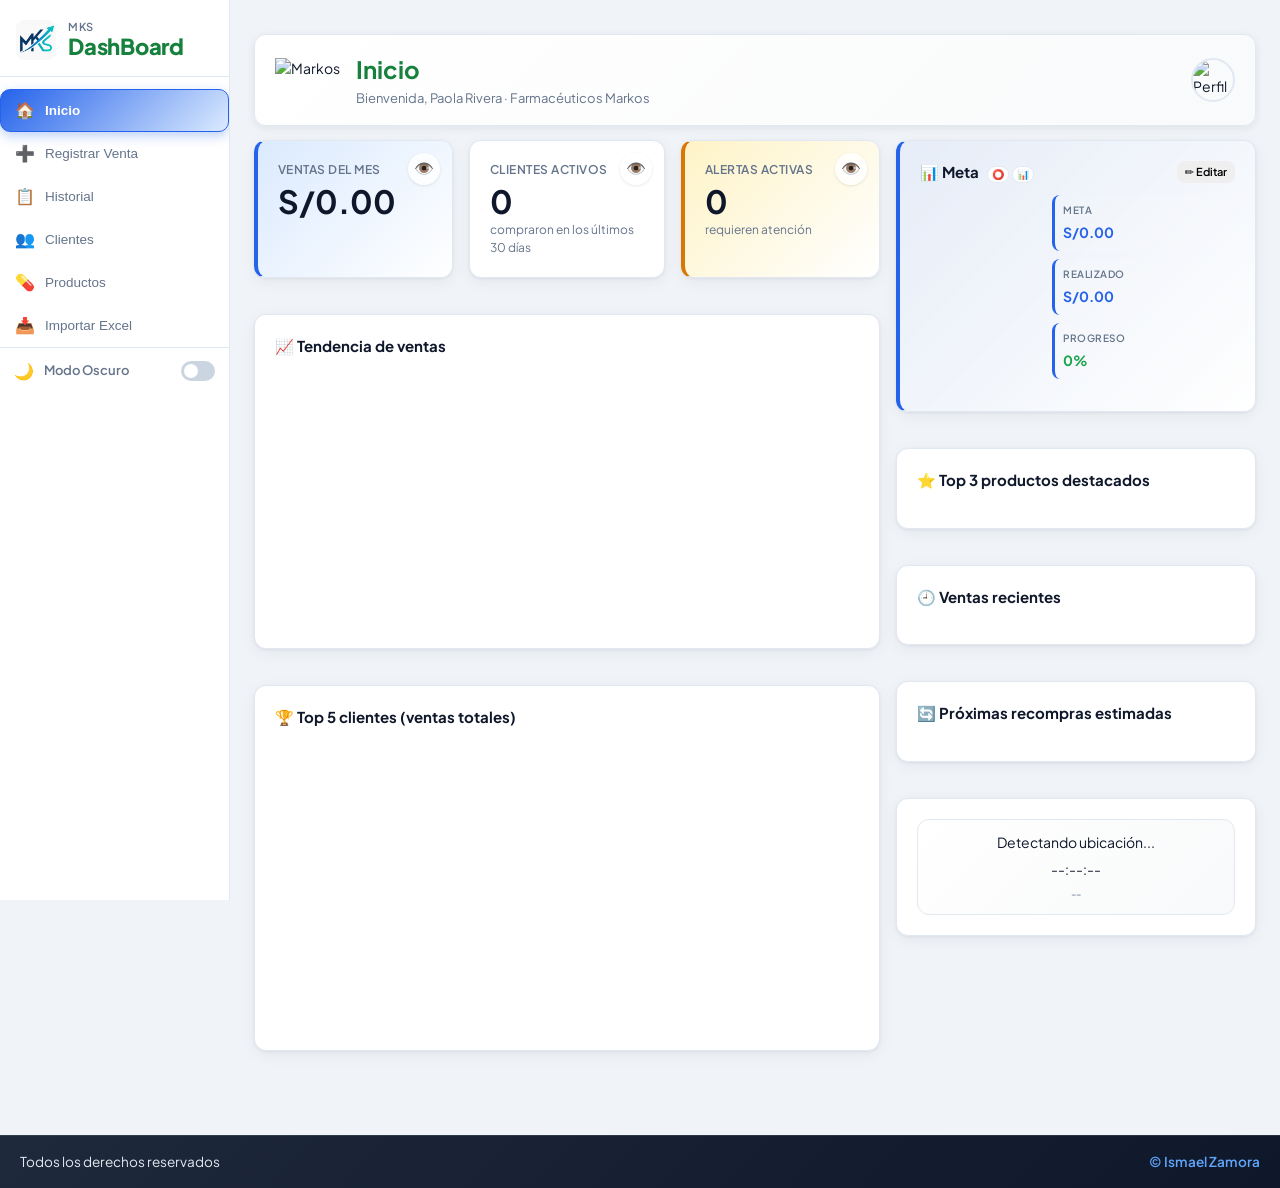
==== index.html @ 1fa3eb85 "Dark Mode" ====
<!doctype html>
<html lang="es">
<head>
  <meta charset="utf-8" />
  <meta name="viewport" content="width=device-width, initial-scale=1, maximum-scale=5, user-scalable=yes, viewport-fit=cover" />
  <meta name="description" content="Panel de administración para Farmacéuticos Markos - Gestión de ventas, clientes y productos" />
  <meta name="theme-color" content="#2563eb" />
  <meta name="mobile-web-app-capable" content="yes" />
  <meta name="apple-mobile-web-app-capable" content="yes" />
  <meta name="apple-mobile-web-app-status-bar-style" content="black-translucent" />
  <meta name="apple-mobile-web-app-title" content="Farmacéuticos Markos" />
  <link rel="icon" href="favicon.ico" type="image/x-icon" />
  <meta name="format-detection" content="telephone=no" />
  <title>MKS DashBoard</title>
  <link rel="preconnect" href="https://fonts.googleapis.com">
  <link href="https://fonts.googleapis.com/css2?family=Plus+Jakarta+Sans:wght@400;500;600;700;800&display=swap" rel="stylesheet">
  <link rel="stylesheet" href="style.css" />
  <script src="https://cdn.jsdelivr.net/npm/xlsx@0.18.5/dist/xlsx.full.min.js"></script>
  <script src="https://cdn.jsdelivr.net/npm/chart.js@4.4.0/dist/chart.umd.min.js"></script>
  <script src="https://www.gstatic.com/firebasejs/9.22.2/firebase-app-compat.js"></script>
  <script src="https://www.gstatic.com/firebasejs/9.22.2/firebase-auth-compat.js"></script>
  <script src="https://www.gstatic.com/firebasejs/9.22.2/firebase-firestore-compat.js"></script>
  <script src="https://www.gstatic.com/firebasejs/9.22.2/firebase-storage-compat.js"></script>
  <script defer src="firebase.js"></script>
  <script defer src="performance-optimizer.js"></script>
  <script defer src="firestore-optimizations.js"></script>
  <script defer src="app.js"></script>
  <script defer src="mobile-optimizations.js"></script>
</head>
<body>
  <div class="app">
    <!-- SIDEBAR -->
    <aside class="sidebar">
      <div class="brand-wrap">
        <img src="mks.png" alt="MKS Logo" class="brand-logo" />
        <div class="brand-text">
          <span class="brand-name">MKS</span>
          <span class="brand-markos">DashBoard</span>
        </div>
      </div>
      <nav>
        <button data-view="dashboard" class="nav-btn active"><span class="nav-icon">🏠</span> Inicio</button>
        <button data-view="register" class="nav-btn"><span class="nav-icon">➕</span> Registrar Venta</button>
        <button data-view="history" class="nav-btn"><span class="nav-icon">📋</span> Historial</button>
        <button data-view="clients" class="nav-btn"><span class="nav-icon">👥</span> Clientes</button>
        <button data-view="products" class="nav-btn"><span class="nav-icon">💊</span> Productos</button>
        <button data-view="import" class="nav-btn"><span class="nav-icon">📥</span> Importar Excel</button>
        
        <!-- Switch de Modo Oscuro -->
        <div class="theme-switch-nav" style="margin-top: auto; padding: 11px 14px; display: flex; align-items: center; gap: 10px; border-top: 1px solid var(--border);">
          <div class="nav-icon" id="darkModeIcon">🌙</div>
          <span id="darkModeText" style="font-size: 13px; font-weight: 600; flex: 1; color: var(--muted);">Modo Oscuro</span>
          <label class="theme-switch" for="darkModeToggle">
            <input type="checkbox" id="darkModeToggle" />
            <div class="slider round"></div>
          </label>
        </div>
      </nav>
    </aside>

    <!-- MAIN -->
    <main class="main">
      <header class="topbar">
        <div class="topbar-left">
          <img src="mks.png" alt="MKS" class="topbar-mobile-logo" />
          <img src="https://www.laboratoriosmarkos.com/public/front/images/lfm-1315x333.png" alt="Markos" class="topbar-logo" />
          <div>
            <h1 id="pageTitle">Inicio</h1>
            <p class="subtitle">Bienvenida, Paola Rivera · Farmacéuticos Markos</p>
          </div>
        </div>
        <div class="topbar-actions">
          <button id="exportFilteredBtn" class="btn secondary" style="background: #e2e8f0; display: none;">📄 Exportar filtrados</button>
        </div>
        <div class="profile">
          <div class="avatar-wrap">
            <img id="profileImg" src="" alt="Perfil" class="avatar" />
            <input id="profileUpload" type="file" accept="image/*" title="Cambiar foto de perfil" />
          </div>
        </div>
      </header>

      <!-- DASHBOARD -->
      <section id="dashboard" class="view">
        <div class="dashboard-grid">
          <div class="dashboard-main">
            <div class="kpi-row">
              <div class="kpi-card primary" style="position: relative;">
                <button class="detail-eye-btn" id="viewVentasDetail" title="Ver detalle de ventas del mes">👁️</button>
                <div class="kpi-label">Ventas del mes</div>
                <div id="totalMonth" class="kpi-value">S/0.00</div>
              </div>
              <div class="kpi-card" style="position: relative;">
                <button class="detail-eye-btn" id="viewClientesActivosDetail" title="Ver clientes activos">👁️</button>
                <div class="kpi-label">Clientes activos</div>
                <div id="activeClients" class="kpi-value">0</div>
                <div class="kpi-sub">compraron en los últimos 30 días</div>
              </div>
              <div class="kpi-card warn-card" style="position: relative;">
                <button class="detail-eye-btn" id="viewAlertasDetail" title="Ver alertas activas">👁️</button>
                <div class="kpi-label">Alertas activas</div>
                <div id="alertsCount" class="kpi-value">0</div>
                <div class="kpi-sub">requieren atención</div>
              </div>
            </div>
            <div class="section-card">
              <div class="section-header"><div class="section-title">📈 Tendencia de ventas</div></div>
              <canvas id="salesChart" style="max-height: 250px; width: 100%;"></canvas>
            </div>
            <div class="section-card" id="topClientsSection" style="cursor: pointer; transition: all 0.3s ease;"><div class="section-header"><div class="section-title">🏆 Top 5 clientes (ventas totales)</div></div><canvas id="topClientsChart" style="max-height: 280px; width: 100%;"></canvas></div>
          </div>
          <aside class="dashboard-side">
            <div class="section-card quota-card" style="margin-bottom: 20px;">
              <div class="section-header" style="display: flex; justify-content: space-between; align-items: center; margin-bottom: 12px;">
                <div class="section-title" style="display: flex; align-items: center; gap: 8px;">📊 Meta
                  <div class="quota-type-toggle">
                    <button id="setQuotaCircle" class="btn-icon" style="padding: 2px 4px; font-size: 10px;" title="Gráfico Circular">⭕</button>
                    <button id="setQuotaBar" class="btn-icon" style="padding: 2px 4px; font-size: 10px;" title="Barra de Progreso">📊</button>
                  </div>
                </div>
                <button id="editQuotaBtn" class="btn secondary" style="padding: 4px 8px; font-size: 11px;">✏️ Editar</button>
              </div>
              <div style="display: flex; gap: 12px; align-items: center; margin-bottom: 12px; cursor: pointer;" id="quotaChartSection" title="Click para ver gráfico expandido">
                <div style="flex: 0 0 120px; height: 120px;">
                  <canvas id="quotaChart" style="max-height: 120px; width: 100%;"></canvas>
                </div>
                <div id="quotaStats" style="display: flex; flex-direction: column; gap: 8px; flex: 1;">
                  <div class="quota-stat" style="padding: 8px;">
                    <div class="quota-stat-label" style="font-size: 10px;">Meta</div>
                    <div id="quotaMetaValue" class="quota-stat-value" style="font-size: 14px;">S/0.00</div>
                  </div>
                  <div class="quota-stat" style="padding: 8px;">
                    <div class="quota-stat-label" style="font-size: 10px;">Realizado</div>
                    <div id="quotaSalesValue" class="quota-stat-value" style="font-size: 14px;">S/0.00</div>
                  </div>
                  <div class="quota-stat" style="padding: 8px;">
                    <div class="quota-stat-label" style="font-size: 10px;">Progreso</div>
                    <div id="quotaProgressValue" class="quota-stat-value quota-progress-text" style="font-size: 14px;">0%</div>
                  </div>
                </div>
              </div>
              <div id="quotaEditForm" style="display: none; padding-top: 12px; border-top: 1px solid rgba(255,255,255,0.1);">
                <div style="display: flex; gap: 6px; align-items: flex-end; flex-wrap: wrap;">
                  <label style="flex: 1; min-width: 120px;">
                    <span style="font-size: 11px; color: var(--muted); display: block; margin-bottom: 3px;">Cuota (S/)</span>
                    <input id="quotaInput" type="number" class="form-control" placeholder="Ej: 250000" min="0" step="100" style="font-size: 12px; padding: 6px;">
                  </label>
                  <button id="saveQuotaBtn" class="btn primary" style="padding: 6px 10px; font-size: 11px;">Guardar</button>
                  <button id="cancelQuotaBtn" class="btn secondary" style="padding: 6px 10px; font-size: 11px;">Cancelar</button>
                </div>
              </div>
            </div>
            <div class="section-card"><div class="section-header"><div class="section-title">⭐ Top 3 productos destacados</div></div><div id="featuredProducts" class="featured-list"></div></div>
            <div class="section-card"><div class="section-header"><div class="section-title">🕘 Ventas recientes</div></div><ul id="recentSales" class="recent-sales-list"></ul></div>
            <div class="section-card" id="recomprasSection" style="cursor: pointer;"><div class="section-header"><div class="section-title">🔄 Próximas recompras estimadas</div></div><div id="recomprasGrid" class="recompras-grid"></div></div>
            <div class="section-card"><div id="clockWidget" class="clock-widget"><div class="clock-header" id="clockLocation">Detectando ubicación...</div><div class="clock-display" id="clockDisplay">--:--:--</div><div class="clock-date" id="clockDate">--</div></div></div>
          </aside>
        </div>
      </section>

      <!-- MODALES DE DETALLE PROFESIONALES -->
      <div id="detailVentasModal" class="modal pro-modal hidden">
        <div class="modal-overlay"></div>
        <div class="modal-content pro-modal-content">
          <div class="modal-header pro-modal-header">
            <h3>📊 Detalle de Ventas del Mes</h3>
            <button class="modal-close" id="closeVentasModal">&times;</button>
          </div>
          <div class="modal-body pro-modal-body">
            <div class="pro-summary-card">
              <div class="pro-summary-item"><span class="pro-summary-label">Mes actual</span><span class="pro-summary-value" id="ventasMesLabel">-</span></div>
              <div class="pro-summary-item"><span class="pro-summary-label">Total ventas</span><span class="pro-summary-value" id="ventasTotalGeneral">S/0.00</span></div>
              <div class="pro-summary-item"><span class="pro-summary-label">Transacciones</span><span class="pro-summary-value" id="ventasCount">0</span></div>
            </div>
            <div class="pro-table-wrapper"><table class="pro-table"><thead><tr><th>Cliente</th><th>Producto</th><th>Cantidad</th><th>Precio Unit.</th><th>Total</th><th>Fecha</th></tr></thead><tbody id="ventasDetalleTable"></tbody></table></div>
          </div>
          <div class="modal-footer pro-modal-footer"><button id="closeVentasModalBtn" class="btn pro-btn-secondary">Cerrar</button></div>
        </div>
      </div>
      <div id="detailClientesActivosModal" class="modal pro-modal hidden">
        <div class="modal-overlay"></div>
        <div class="modal-content pro-modal-content">
          <div class="modal-header pro-modal-header"><h3>👥 Clientes Activos (últimos 30 días)</h3><button class="modal-close" id="closeClientesActivosModal">&times;</button></div>
          <div class="modal-body pro-modal-body"><div class="pro-table-wrapper"><table class="pro-table"><thead><tr><th>Cliente</th><th>Última compra</th><th>Compras (30d)</th><th>Monto (30d)</th></tr></thead><tbody id="clientesActivosTable"></tbody></table></div></div>
          <div class="modal-footer pro-modal-footer"><button id="closeClientesActivosModalBtn" class="btn pro-btn-secondary">Cerrar</button></div>
        </div>
      </div>
      <div id="detailAlertasModal" class="modal pro-modal hidden">
        <div class="modal-overlay"></div>
        <div class="modal-content pro-modal-content">
          <div class="modal-header pro-modal-header"><h3>⚠️ Alertas Activas</h3><button class="modal-close" id="closeAlertasModal">&times;</button></div>
          <div class="modal-body pro-modal-body"><div class="alerts-grid"><div class="alert-card warning-card"><div class="alert-card-header">⚠️ Advertencias</div><ul id="modalWarningList" class="alert-list-custom"></ul></div><div class="alert-card danger-card"><div class="alert-card-header">🔴 Urgentes</div><ul id="modalDangerList" class="alert-list-custom"></ul></div></div></div>
          <div class="modal-footer pro-modal-footer"><button id="closeAlertasModalBtn" class="btn pro-btn-secondary">Cerrar</button></div>
        </div>
      </div>

      <!-- REGISTRAR VENTA MÚLTIPLE con búsqueda -->
      <section id="register" class="view hidden">
        <div class="form-card" style="max-width: 100%;">
          <h2 class="form-title">Registrar Venta Múltiple</h2>
          <div class="form-grid" style="grid-template-columns: 1fr 1fr; gap: 12px;">
            <label class="form-label">Cliente
              <select id="clientSelect" class="form-control"></select>
            </label>
            <label class="form-label">🔍 Buscar producto
              <input type="text" id="productSearchRegister" class="form-control" placeholder="Nombre o presentación...">
            </label>
          </div>
          <div id="productTableContainer" style="margin-top: 20px; overflow-x: auto; width: 100%;">
            <table class="table" id="salesBatchTable" style="min-width: 1000px; width: 100%; white-space: nowrap;">
              <thead><tr><th>Imagen</th><th>Producto</th><th>Presentación</th><th>Precio (S/)</th><th>Cantidad</th><th>Lote</th><th>Vencimiento</th><th>Seleccionar</th></tr></thead>
              <tbody id="batchTableBody"><tr><td colspan="8" class="muted" style="text-align:center;">Selecciona un cliente para ver sus productos</td</tr></tbody>
            </table>
          </div>
          <div class="form-actions" style="margin-top: 20px;">
            <button id="registerBatchBtn" type="button" class="btn primary">Registrar ventas seleccionadas</button>
            <span id="batchMessage" class="form-message"></span>
          </div>
        </div>
      </section>

      <!-- HISTORIAL CON FILTROS AVANZADOS -->
      <section id="history" class="view hidden">
        <div class="table-card">
          <div class="table-header">
            <h2 class="form-title">Historial de Ventas</h2>
            <button class="btn secondary" id="toggleFiltersBtn" style="padding: 6px 12px; font-size:12px;">🔍 Mostrar filtros</button>
          </div>
          <div id="advancedFilters" class="advanced-filters hidden">
            <div class="filter-row">
              <div class="filter-group">
                <label>Fecha desde</label>
                <input type="date" id="filterFechaDesde" class="filter-input">
              </div>
              <div class="filter-group">
                <label>Fecha hasta</label>
                <input type="date" id="filterFechaHasta" class="filter-input">
              </div>
              <div class="filter-group">
                <label>Cliente</label>
                <input type="text" id="filterCliente" class="filter-input" placeholder="Nombre o parte">
              </div>
              <div class="filter-group">
                <label>Producto</label>
                <input type="text" id="filterProducto" class="filter-input" placeholder="Nombre o parte">
              </div>
            </div>
            <div class="filter-row">
              <div class="filter-group">
                <label>Lote</label>
                <input type="text" id="filterLote" class="filter-input" placeholder="Número de lote">
              </div>
              <div class="filter-group">
                <label>Vencimiento desde</label>
                <input type="date" id="filterVenceDesde" class="filter-input">
              </div>
              <div class="filter-group">
                <label>Vencimiento hasta</label>
                <input type="date" id="filterVenceHasta" class="filter-input">
              </div>
              <div class="filter-group">
                <button id="applyFiltersBtn" class="btn primary" style="margin-top: 22px;">Aplicar filtros</button>
                <button id="clearFiltersBtn" class="btn secondary" style="margin-top: 22px;">Limpiar</button>
              </div>
            </div>
          </div>
          <div class="table-wrap"><table class="table" id="historyTable"><thead><tr><th>Cliente</th><th>Producto</th><th>Fecha venta</th><th>Cantidad</th><th>Precio unit.</th><th>Total</th><th>Lote</th><th>Vencimiento</th><th>Acciones</th></tr></thead><tbody></tbody></table></div>
        </div>
      </section>

      <!-- CLIENTES -->
      <section id="clients" class="view hidden">
        <div class="section-card">
          <div class="products-header">
            <h2 class="form-title">Clientes</h2>
            <button id="addClientBtn" class="btn primary">➕ Nuevo Cliente</button>
          </div>
          <div id="clientsGrid" class="clients-grid"></div>
        </div>
      </section>

      <!-- PRODUCTOS -->
      <section id="products" class="view hidden">
        <div class="section-card">
          <div class="products-header">
            <h2 class="form-title">Productos</h2>
            <div style="display: flex; gap: 10px;">
              <input type="text" id="productSearchInput" class="filter-input" placeholder="🔍 Buscar producto..." style="width: 200px;">
              <button id="addProductBtn" class="btn primary">➕ Nuevo Producto</button>
            </div>
          </div>
          <div id="productsGrid" class="products-grid"></div>
        </div>
      </section>

      <!-- IMPORTAR EXCEL (con botón Exportar todo) -->
      <section id="import" class="view hidden">
        <div class="form-card">
          <h2 class="form-title">Importar Excel</h2>
          <p class="muted">El archivo debe tener una columna <strong>PRODUCTO</strong>, columnas VVF/PVF, y una columna por cada cliente con sus precios personalizados.</p>
          <label class="form-label" style="margin-top:16px">Archivo Excel (.xlsx / .xls)
            <input id="excelFile" type="file" accept=".xlsx,.xls" class="form-control" />
          </label>
          <div class="import-progress">
            <div class="import-progress-header">
              <span id="importStage" class="muted">Esperando archivo…</span>
              <span id="importPercent" class="muted">0%</span>
            </div>
            <div class="import-bar-wrap">
              <div id="importProgressFill" class="import-bar-fill" style="width:0%"></div>
            </div>
            <div id="importDetail" class="muted import-detail">Selecciona un archivo para comenzar.</div>
          </div>
          <div class="form-actions" style="flex-wrap: wrap; gap: 12px;">
            <button id="importExcelBtn" type="button" class="btn primary">📂 Importar archivo</button>
            <button id="exportAllBtn" type="button" class="btn primary" style="background: #16a34a;">📥 Exportar todo</button>
          </div>
          <span id="importMessage" class="form-message"></span>
        </div>
      </section>

      <!-- MODALES -->
      <div id="addClientModal" class="modal hidden"><div class="modal-overlay"></div><div class="modal-content" style="max-width: 600px;"><div class="modal-header"><h3>➕ Nuevo Cliente</h3><button class="modal-close" id="closeAddClientModal">&times;</button></div><div class="modal-body"><label class="form-label">Nombre del Cliente <input type="text" id="newClientName" class="form-control" maxlength="100" placeholder="Ej: Farmacia Ejemplo" /></label><label class="form-label">RUC <input type="text" id="newClientRuc" class="form-control" maxlength="11" placeholder="Ej: 20123456789" /></label><label class="form-label">Contacto / Teléfono <input type="text" id="newClientContact" class="form-control" placeholder="+51 999 123 456" /></label><label class="form-label">Email <input type="email" id="newClientEmail" class="form-control" placeholder="cliente@ejemplo.com" /></label><label class="form-label">Dirección <input type="text" id="newClientAddress" class="form-control" placeholder="Av. Principal 123" /></label><label class="form-label">URL del Logo <input type="url" id="newClientImageUrl" class="form-control" placeholder="https://ejemplo.com/logo.png" /></label><div id="newClientImagePreview" class="image-preview hidden"><img id="newClientPreviewImg" src="" alt="preview" style="max-height: 100px;" /></div><span id="addClientMessage" class="form-message"></span></div><div class="modal-footer"><button id="cancelAddClientBtn" class="btn secondary">Cancelar</button><button id="confirmAddClientBtn" class="btn primary">Crear Cliente</button></div></div></div>
      <div id="addProductModal" class="modal hidden"><div class="modal-overlay"></div><div class="modal-content" style="max-width: 600px;"><div class="modal-header"><h3>➕ Nuevo Producto</h3><button class="modal-close" id="closeAddProductModal">&times;</button></div><div class="modal-body"><label class="form-label">Nombre del Producto <input type="text" id="newProductName" class="form-control" maxlength="100" placeholder="Ej: Producto X" /></label><label class="form-label">Presentación <input type="text" id="newProductPresentation" class="form-control" placeholder="Ej: CAJA X 30 SOBRES" /></label><label class="form-label">Detalle / Descripción <textarea id="newProductDescription" class="form-control" rows="3"></textarea></label><label class="form-label">VVF (S/) <input type="number" step="0.01" id="newProductVVF" class="form-control" placeholder="0.00" /></label><label class="form-label">Dcto. Base (%) <input type="number" step="any" id="newProductDctoBase" class="form-control" placeholder="0" /></label><label class="form-label">PVF (S/) <input type="number" step="0.01" id="newProductPVF" class="form-control" placeholder="0.00" /></label><label class="form-label">URL de la Imagen <input type="url" id="newProductImageUrl" class="form-control" placeholder="https://ejemplo.com/imagen.jpg" /></label><div id="newProductImagePreview" class="image-preview hidden"><img id="newProductPreviewImg" src="" alt="preview" /></div><span id="addProductMessage" class="form-message"></span></div><div class="modal-footer"><button id="cancelAddProductBtn" class="btn secondary">Cancelar</button><button id="confirmAddProductBtn" class="btn primary">Crear Producto</button></div></div></div>
      <div id="uploadModal" class="modal hidden"><div class="modal-overlay"></div><div class="modal-content"><div class="modal-header"><h3>Agregar Imagen de Producto</h3><button class="modal-close" id="closeUploadModal">&times;</button></div><div class="modal-body"><label class="form-label">Seleccionar Producto <select id="uploadProductSelect" class="form-control"></select></label><label class="form-label">URL de la Imagen <input id="imageUrlInput" type="url" class="form-control" placeholder="https://ejemplo.com/imagen.jpg" /></label><div id="imagePreview" class="image-preview hidden"><img id="previewImg" src="" alt="preview" /></div><span id="uploadMessage" class="form-message"></span></div><div class="modal-footer"><button id="cancelUploadBtn" class="btn secondary">Cancelar</button><button id="confirmUploadBtn" class="btn primary">Guardar Imagen</button></div></div></div>
      <div id="featuredProductPreviewModal" class="modal hidden"><div class="modal-overlay"></div><div class="modal-content" style="max-width: 500px;"><div class="modal-header"><h3>📦 Producto</h3><button class="modal-close" id="closeFeaturedPreviewModal">&times;</button></div><div class="modal-body"><div id="featuredPreviewImage" class="image-preview" style="margin-bottom: 20px; text-align: center;"><img id="featuredPreviewImg" src="" alt="producto" style="max-height: 200px; object-fit: contain;" /></div><div style="display: grid; gap: 12px;"><div><div class="form-label" style="font-weight: 500; margin-bottom: 4px;">Nombre del Producto</div><div style="color: var(--text); font-size: 15px;">–</div><div id="featuredPrevName">–</div></div><div><div class="form-label" style="font-weight: 500; margin-bottom: 4px;">Presentación</div><div id="featuredPrevPresentation">–</div></div><div style="display: grid; grid-template-columns: 1fr 1fr 1fr; gap: 10px;"><div><div class="form-label" style="font-weight: 500; margin-bottom: 4px;">VVF</div><div id="featuredPrevVVF" style="color: var(--accent); font-weight: 600;">–</div></div><div><div class="form-label" style="font-weight: 500; margin-bottom: 4px;">Dcto. Base</div><div id="featuredPrevDcto" style="color: var(--accent); font-weight: 600;">–</div></div><div><div class="form-label" style="font-weight: 500; margin-bottom: 4px;">PVF</div><div id="featuredPrevPVF" style="color: var(--accent); font-weight: 600;">–</div></div></div></div></div><div class="modal-footer"><button id="closeFeaturedPreviewBtn" class="btn primary">Cerrar</button></div></div></div>
      <div id="productDetailModal" class="modal hidden"><div class="modal-overlay"></div><div class="modal-content" style="max-width: 600px; max-height: 90vh; overflow-y: auto;"><div class="modal-header"><h3>Detalles del Producto</h3><button class="modal-close" id="closeDetailModal">&times;</button></div><div class="modal-body"><div id="productImagePreview" class="image-preview" style="margin-bottom: 16px;"><img id="productDetailImg" src="" alt="producto" /></div><label class="form-label">URL de la Imagen <input id="productDetailImageUrl" type="url" class="form-control" placeholder="https://ejemplo.com/imagen.jpg" /></label><div id="detailImagePreview" class="image-preview hidden" style="margin-bottom: 16px;"><img id="detailPreviewImg" src="" alt="preview" /></div><label class="form-label">Nombre del Producto <input id="productDetailName" type="text" maxlength="100" class="form-control" /></label><label class="form-label">Presentación <input id="productDetailPresentation" type="text" maxlength="100" class="form-control" placeholder="Ej: CAJA X 30 SOBRES" /></label><label class="form-label">Detalle / Descripción <textarea id="productDetailDescription" class="form-control" rows="4" style="resize: vertical; font-family: inherit;"></textarea></label><div style="display: grid; grid-template-columns: 1fr 1fr 1fr; gap: 12px;"><label class="form-label">VVF (S/) <input type="number" step="0.01" class="form-control" id="productDetailVVF" /></label><label class="form-label">Dcto. Base (%) <input type="number" step="any" class="form-control" id="productDetailDctoBase" /></label><label class="form-label">PVF (S/) <input type="number" step="0.01" class="form-control" id="productDetailPVF" /></label></div><span id="detailMessage" class="form-message"></span></div><div class="modal-footer"><button id="cancelDetailBtn" class="btn secondary">Cancelar</button><button id="saveDetailBtn" class="btn primary">Guardar Cambios</button></div></div></div>
      <div id="clientDetailModal" class="modal hidden"><div class="modal-overlay"></div><div class="modal-content" style="max-width: 600px; max-height: 90vh; overflow-y: auto;"><div class="modal-header"><h3>Detalles del Cliente</h3><button class="modal-close" id="closeClientDetailModal">&times;</button></div><div class="modal-body"><div id="clientImagePreview" class="image-preview" style="margin-bottom: 16px;"><img id="clientDetailImg" src="" alt="cliente" /></div><label class="form-label">URL de Logo/Imagen <input id="clientDetailImageUrl" type="url" class="form-control" placeholder="https://ejemplo.com/logo.png" /></label><div id="clientDetailImagePreview" class="image-preview hidden" style="margin-bottom: 16px;"><img id="clientDetailPreviewImg" src="" alt="preview" /></div><label class="form-label">Nombre del Cliente <input id="clientDetailName" type="text" maxlength="100" class="form-control" /></label><label class="form-label">RUC <input type="text" id="clientDetailRuc" class="form-control" maxlength="11" placeholder="Ej: 20123456789" /></label><label class="form-label">Contacto / Teléfono <input id="clientDetailContact" type="text" maxlength="100" class="form-control" placeholder="Ej: +51 999 123 456" /></label><label class="form-label">Email <input id="clientDetailEmail" type="email" maxlength="100" class="form-control" /></label><label class="form-label">Dirección <input id="clientDetailAddress" type="text" maxlength="100" class="form-control" /></label><span id="clientDetailMessage" class="form-message"></span></div><div class="modal-footer"><button id="cancelClientDetailBtn" class="btn secondary">Cancelar</button><button id="saveClientDetailBtn" class="btn primary">Guardar Cambios</button></div></div></div>
      <div id="saleDetailModal" class="modal hidden"><div class="modal-overlay"></div><div class="modal-content" style="max-width: 500px;"><div class="modal-header"><h3>Detalles de Venta</h3><button class="modal-close" id="closeSaleDetailModal">&times;</button></div><div class="modal-body"><div class="form-label"><strong>Cliente:</strong> <span id="saleDetailCliente">—</span></div><div class="form-label"><strong>Producto:</strong> <span id="saleDetailProducto">—</span></div><div class="form-label"><strong>Cantidad:</strong> <span id="saleDetailCantidad">—</span></div><div class="form-label"><strong>Precio Unitario:</strong> <span id="saleDetailPrecio">—</span></div><div class="form-label"><strong>Total:</strong> <span id="saleDetailTotal">—</span></div><div class="form-label"><strong>Fecha de Venta:</strong> <span id="saleDetailFecha">—</span></div><div class="form-label"><strong>Lote:</strong> <span id="saleDetailLote">—</span></div><div class="form-label"><strong>Fecha Vencimiento:</strong> <span id="saleDetailVencimiento">—</span></div></div><div class="modal-footer"><button id="closeSaleDetailBtn" class="btn secondary">Cerrar</button></div></div></div>
      <div id="editSaleModal" class="modal hidden"><div class="modal-overlay"></div><div class="modal-content" style="max-width: 500px;"><div class="modal-header"><h3>Editar Venta</h3><button class="modal-close" id="closeEditSaleModal">&times;</button></div><div class="modal-body"><input type="hidden" id="editSaleId" /><label class="form-label">Cliente <select id="editClienteId" class="form-control"></select></label><label class="form-label">Producto <select id="editProductoId" class="form-control"></select></label><label class="form-label">Imagen del producto <div id="editProductImagePreview" class="image-preview" style="width: 80px; height: 80px; margin-top: 5px;"><img id="editProductImg" src="" alt="Producto" style="width: 100%; height: 100%; object-fit: contain;" /></div></label><label class="form-label">Cantidad <input type="number" step="1" min="1" id="editCantidad" class="form-control" /></label><label class="form-label">Lote <input type="text" maxlength="50" id="editLote" class="form-control" /></label><label class="form-label">Fecha Vencimiento <input type="date" id="editFechaVencimiento" class="form-control" /></label><label class="form-label">Precio Unitario (S/) <input type="number" step="0.01" min="0.01" id="editPrecioVenta" class="form-control" /></label><span id="editSaleMessage" class="form-message"></span></div><div class="modal-footer"><button id="cancelEditSaleBtn" class="btn secondary">Cancelar</button><button id="saveEditSaleBtn" class="btn primary">Guardar Cambios</button></div></div></div>
      <div id="topClientsModal" class="modal hidden"><div class="modal-overlay"></div><div class="modal-content" style="max-width: 1000px; max-height: 90vh; overflow-y: auto;"><div class="modal-header"><h3>🏆 Top 5 clientes (ventas totales)</h3><button class="modal-close" id="closeTopClientsModal">&times;</button></div><div class="modal-body"><canvas id="topClientsExpandedChart" style="max-height: 500px; width: 100%;"></canvas></div><div class="modal-footer"><button id="closeTopClientsBtn" class="btn primary">Cerrar</button></div></div></div>
      <div id="quotaModal" class="modal hidden"><div class="modal-overlay"></div><div class="modal-content" style="max-width: 800px; max-height: 90vh; overflow-y: auto;"><div class="modal-header"><h3>📊 Meta del mes - Vista Detallada</h3><button class="modal-close" id="closeQuotaModal">&times;</button></div><div class="modal-body"><div style="display: flex; gap: 20px; align-items: flex-start;"><div style="flex: 1; min-height: 400px;"><canvas id="quotaExpandedChart" style="max-height: 400px; width: 100%;"></canvas></div><div style="display: flex; flex-direction: column; gap: 16px; min-width: 200px;"><div class="quota-stat" style="padding: 12px;"><div class="quota-stat-label">Meta establecida</div><div class="quota-stat-value">S/<span id="quotaModalMetaValue">0.00</span></div></div><div class="quota-stat" style="padding: 12px;"><div class="quota-stat-label">Ventas realizadas</div><div class="quota-stat-value">S/<span id="quotaModalSalesValue">0.00</span></div></div><div class="quota-stat" style="padding: 12px;"><div class="quota-stat-label">Progreso</div><div class="quota-stat-value quota-progress-text"><span id="quotaModalProgressValue">0%</span></div></div><div class="quota-stat" style="padding: 12px;"><div class="quota-stat-label">Falta por vender</div><div class="quota-stat-value">S/<span id="quotaModalMissingValue">0.00</span></div></div></div></div></div><div class="modal-footer"><button id="closeQuotaBtn" class="btn primary">Cerrar</button></div></div></div>
      <div id="salesChartModal" class="modal hidden"><div class="modal-overlay"></div><div class="modal-content" style="max-width: 1000px; max-height: 90vh; overflow-y: auto;"><div class="modal-header"><h3>📈 Tendencia de ventas - Vista detallada</h3><button class="modal-close" id="closeSalesChartModal">&times;</button></div><div class="modal-body"><canvas id="salesChartExpanded" style="max-height: 500px; width: 100%;"></canvas></div><div class="modal-footer"><button id="closeSalesChartBtn" class="btn primary">Cerrar</button></div></div></div>
      <div id="recomprasModal" class="modal hidden">
        <div class="modal-overlay"></div>
        <div class="modal-content" style="max-width: 600px; max-height: 80vh; overflow-y: auto;">
          <div class="modal-header"><h3>📅 Listado de Recompras Estimadas</h3><button class="modal-close" id="closeRecomprasModal">&times;</button></div>
          <div class="modal-body"><div id="recomprasFullGrid" class="recompras-grid" style="display: grid; gap: 10px;"></div></div>
          <div class="modal-footer"><button id="closeRecomprasBtn" class="btn primary">Cerrar</button></div>
        </div>
      </div>
    </main>
  </div>
  <footer class="animated-footer">
    <div class="footer-content">
      <span class="footer-text">Todos los derechos reservados</span>
      <span class="footer-author">© Ismael Zamora</span>
    </div>
  </footer>
</body>
</html>
---- style.css ----
/* ============================================================
   style.css — Panel Paola · Farmacéuticos Markos
   ============================================================ */

:root {
  --bg:        #f0f4f8;
  --surface:   #ffffff;
  --border:    #e2e8f2;
  --muted:     #64748b;
  --text:      #0f172a;
  --accent:    #2563eb;
  --accent-lt: #dbeafe;
  --success:   #16a34a;
  --danger:    #dc2626;
  --warn:      #d97706;
  --warn-lt:   #fef3c7;
  --sidebar-w: 230px;
  --radius:    12px;
  --shadow:    0 1px 3px rgba(15,23,42,.06), 0 4px 16px rgba(15,23,42,.05);
}

/* ── MODO OSCURO ───────────────────────────────────── */
body.dark-mode {
  --bg:        #0f172a;
  --surface:   #1e293b;
  --border:    #334155;
  --muted:     #94a3b8;
  --text:      #f1f5f9;
  --accent-lt: rgba(37, 99, 235, 0.2);
  --shadow:    0 4px 20px rgba(0, 0, 0, 0.4);
  --warn-lt:   #422006;
}

body.dark-mode .clock-widget,
body.dark-mode .recent-sale,
body.dark-mode .recompra-card:not(.warn):not(.danger):not(.ok),
body.dark-mode .form-control,
body.dark-mode .filter-input,
body.dark-mode .btn-icon,
body.dark-mode .alert-item,
body.dark-mode .pro-table-wrapper,
body.dark-mode .pro-table th {
  background-color: var(--surface) !important;
  color: var(--text);
}

body.dark-mode .section-card, 
body.dark-mode .sidebar, 
body.dark-mode .topbar,
body.dark-mode .modal-content,
body.dark-mode .kpi-card,
body.dark-mode .advanced-filters,
body.dark-mode .table-card {
  background: var(--surface);
}

body.dark-mode .form-control:focus {
  background-color: var(--bg);
}

body.dark-mode .table tbody tr:hover {
  background-color: rgba(255, 255, 255, 0.05);
}

body.dark-mode .recompra-card.ok { 
  background: #064e3b; color: #a7f3d0; border-color: #059669; 
}
body.dark-mode .recompra-card.warn { 
  background: #78350f; color: #fde68a; border-color: #d97706; 
}
body.dark-mode .recompra-card.danger { 
  background: #7f1d1d; color: #fecaca; border-color: #dc2626; 
}

body.dark-mode .clock-widget {
  background: linear-gradient(135deg, var(--surface) 0%, var(--bg) 100%);
  border-color: var(--border);
}

body.dark-mode .recent-sale {
  border-color: var(--border);
}

body.dark-mode .form-control.readonly {
  background: var(--bg);
}

*, *::before, *::after { box-sizing: border-box; }

body {
  margin: 0;
  background: var(--bg);
  color: var(--text);
  font-family: 'Plus Jakarta Sans', ui-sans-serif, system-ui, sans-serif;
  font-size: 14px;
  line-height: 1.5;
}

/* ── LAYOUT ────────────────────────────────────────── */
.app { display: flex; min-height: 100vh; align-items: flex-start; }

/* ── SIDEBAR ───────────────────────────────────────── */
.sidebar {
  width: var(--sidebar-w);
  min-width: var(--sidebar-w);
  background: var(--surface);
  border-right: 1px solid var(--border);
  display: flex;
  flex-direction: column;
  padding: 0 0 24px 0;
  position: sticky;
  top: 0;
  height: 100vh;
  overflow-y: auto;
  flex-shrink: 0;
  z-index: 10;
  animation: slideInLeft .5s ease-out;
}

@keyframes slideInLeft {
  from { opacity: 0; transform: translateX(-60px); }
  to { opacity: 1; transform: translateX(0); }
}

.brand-wrap {
  padding: 20px 16px 16px;
  border-bottom: 1px solid var(--border);
  margin-bottom: 12px;
  display: flex;
  align-items: center;
  gap: 12px;
}

.brand-logo {
  width: 40px;
  height: 40px;
  object-fit: contain;
  border-radius: 8px;
  flex-shrink: 0;
}

.brand-text {
  display: flex;
  flex-direction: column;
  line-height: 1.2;
}
.brand-name {
  font-size: 11px;
  font-weight: 600;
  color: var(--muted);
  text-transform: uppercase;
  letter-spacing: .06em;
}
.brand-markos {
  font-size: 22px;
  font-weight: 800;
  color: #16803d;
  letter-spacing: -.01em;
}

.nav-btn {
  display: flex;
  align-items: center;
  gap: 10px;
  width: 100%;
  padding: 11px 14px;
  border-radius: 10px;
  border: 1.5px solid transparent;
  background: transparent;
  color: var(--muted);
  font-size: 13.5px;
  font-weight: 500;
  cursor: pointer;
  text-align: left;
  transition: all .25s cubic-bezier(0.34, 1.56, 0.64, 1);
  position: relative;
  overflow: hidden;
}
.nav-btn::before {
  content: '';
  position: absolute;
  inset: 0;
  background: linear-gradient(90deg, transparent, rgba(255,255,255,.5), transparent);
  transform: translateX(-100%);
  transition: transform .4s ease;
}
.nav-btn:hover {
  background: linear-gradient(135deg, var(--bg), #fafbff);
  color: var(--text);
  border-color: var(--accent-lt);
  transform: translateX(4px);
}
.nav-btn:hover::before {
  transform: translateX(100%);
}
.nav-btn.active {
  background: linear-gradient(135deg, var(--accent), var(--accent-lt));
  color: #fff;
  font-weight: 600;
  border-color: var(--accent);
  box-shadow: 0 4px 12px rgba(37,99,235,.3);
}
.nav-icon { font-size: 16px; width: 20px; text-align: center; transition: transform .3s ease; }
.nav-btn:hover .nav-icon { transform: scale(1.15); }
.nav-btn.active .nav-icon { animation: bounce .5s ease-out; }

@keyframes bounce {
  0%, 100% { transform: translateY(0); }
  50% { transform: translateY(-4px); }
}

/* ── MAIN ──────────────────────────────────────────── */
.main {
  flex: 1;
  min-width: 0;
  padding: 24px;
  min-height: 100vh;
  animation: fadeIn .5s ease-out .2s backwards;
}

/* ── TOPBAR ────────────────────────────────────────── */
.topbar {
  display: flex;
  justify-content: space-between;
  align-items: center;
  margin-bottom: 24px;
  background: linear-gradient(135deg, var(--surface) 0%, #f9fafb 100%);
  padding: 16px 20px;
  border-radius: var(--radius);
  border: 1px solid var(--border);
  box-shadow: 0 2px 8px rgba(15,23,42,.08);
  animation: slideInDown .5s ease-out;
  position: relative;
  top: 10px;
  z-index: 100;
}

/* ── THEME TOGGLE SWITCH ────────────────────────────── */
.theme-switch {
  position: relative;
  display: inline-block;
  width: 34px;
  height: 20px;
  flex-shrink: 0;
}
.theme-switch input { opacity: 0; width: 0; height: 0; }
.slider {
  position: absolute;
  cursor: pointer;
  top: 0; left: 0; right: 0; bottom: 0;
  background-color: #cbd5e1;
  transition: .4s;
  border-radius: 34px;
}
.slider:before {
  position: absolute;
  content: "";
  height: 14px;
  width: 14px;
  left: 3px;
  bottom: 3px;
  background-color: white;
  transition: .4s;
  border-radius: 50%;
}
input:checked + .slider { background-color: var(--accent); }
input:checked + .slider:before { transform: translateX(14px); }

.topbar-left { display: flex; align-items: center; gap: 16px; flex: 1; }
.topbar-right { display: flex; align-items: center; gap: 32px; }
.topbar-logo { height: 44px; width: auto; object-fit: contain; }
.topbar-mobile-logo { display: none; height: 35px; width: auto; object-fit: contain; border-radius: 6px; }
.topbar h1 { margin: 0; font-size: 1.5rem; font-weight: 700; color: #16803d; }
.subtitle { margin: 2px 0 0; color: var(--muted); font-size: 13px; }

@media (max-width: 768px) {
  .topbar-mobile-logo { display: block; margin-right: 5px; }
  .topbar-logo { display: none; }
  .topbar h1 { font-size: 1.2rem; }
  .topbar .subtitle { font-size: 11px; }
}

@keyframes slideInDown {
  from { opacity: 0; transform: translateY(-20px); }
  to { opacity: 1; transform: translateY(0); }
}

.profile { display: flex; align-items: center; gap: 12px; }
.avatar-wrap { position: relative; }
.avatar {
  width: 44px; height: 44px;
  border-radius: 50%;
  object-fit: cover;
  border: 2px solid var(--border);
  display: block;
}
#profileUpload {
  position: absolute; inset: 0;
  opacity: 0; cursor: pointer;
  border-radius: 50%;
}

/* Reloj Digital Minimalista */
.clock-widget {
  display: flex;
  flex-direction: column;
  align-items: center;
  justify-content: center;
  gap: 6px;
  padding: 12px 16px;
  background: linear-gradient(135deg, var(--surface) 0%, #f8f9fa 100%);
  border-radius: 12px;
  border: 1px solid #e2e8f0;
  min-width: 140px;
  animation: fadeIn 0.6s ease-out;
}

.clock-widget-footer {
  display: flex;
  flex-direction: column;
  align-items: center;
  justify-content: center;
  gap: 4px;
  padding: 8px 12px;
  background: rgba(255, 255, 255, 0.1);
  border-radius: 8px;
  border: 1px solid rgba(255, 255, 255, 0.2);
  min-width: 120px;
  animation: fadeIn 0.6s ease-out;
}

.clock-time {
  font-family: 'Courier New', monospace;
  font-size: 28px;
  font-weight: 700;
  color: #16803d;
  letter-spacing: 2px;
  text-shadow: 0 2px 8px rgba(22, 128, 61, 0.1);
  line-height: 1;
}

.clock-widget-footer .clock-time {
  font-size: 20px;
  color: #60a5fa;
  letter-spacing: 1px;
  text-shadow: 0 2px 4px rgba(96, 165, 250, 0.3);
}

.clock-date {
  font-size: 11px;
  color: #64748b;
  letter-spacing: 0.3px;
  text-transform: capitalize;
}

.clock-widget-footer .clock-date {
  font-size: 10px;
  color: #cbd5e1;
  letter-spacing: 0.2px;
}

.clock-location {
  font-size: 10px;
  color: #94a3b8;
  letter-spacing: 0.2px;
  text-align: center;
  max-width: 140px;
  overflow: hidden;
  text-overflow: ellipsis;
  white-space: nowrap;
}

.clock-widget-footer .clock-location {
  font-size: 9px;
  color: #94a3b8;
  max-width: 120px;
}

@keyframes fadeIn {
  from { opacity: 0; transform: translateX(20px); }
  to { opacity: 1; transform: translateX(0); }
}

/* ── KPIs ──────────────────────────────────────────── */
.kpi-row { display: flex; gap: 16px; margin-bottom: 20px; animation: staggerIn .6s ease-out; }

.kpi-card {
  flex: 1;
  background: var(--surface);
  border: 1px solid var(--border);
  border-radius: var(--radius);
  padding: 20px;
  box-shadow: var(--shadow);
  transition: all .35s cubic-bezier(0.34, 1.56, 0.64, 1);
  position: relative;
  overflow: hidden;
  animation: slideUp .5s ease-out backwards;
}
.kpi-card:nth-child(1) { animation-delay: 0.1s; }
.kpi-card:nth-child(2) { animation-delay: 0.2s; }
.kpi-card:nth-child(3) { animation-delay: 0.3s; }

.kpi-card::before {
  content: '';
  position: absolute;
  top: 0; left: -100%;
  width: 100%; height: 100%;
  background: linear-gradient(90deg, transparent, rgba(255,255,255,.3), transparent);
  transition: left .6s ease;
}
.kpi-card:hover {
  transform: translateY(-8px);
  box-shadow: 0 12px 32px rgba(15,23,42,.15);
}
.kpi-card:hover::before {
  left: 100%;
}
.kpi-card.primary { border-left: 4px solid var(--accent); background: linear-gradient(135deg, #dbeafe 0%, var(--surface) 100%); }
.kpi-card.warn-card { border-left: 4px solid var(--warn); background: linear-gradient(135deg, var(--warn-lt) 0%, var(--surface) 100%); }

body.dark-mode .kpi-card.primary {
  background: linear-gradient(135deg, rgba(37, 99, 235, 0.1), var(--surface));
}

body.dark-mode .kpi-card.warn-card {
  background: linear-gradient(135deg, rgba(217, 119, 6, 0.1), var(--surface));
}

@keyframes slideUp {
  from { opacity: 0; transform: translateY(30px); }
  to { opacity: 1; transform: translateY(0); }
}
@keyframes staggerIn {
  from { opacity: 0; }
  to { opacity: 1; }
}

.kpi-label { color: var(--muted); font-size: 12px; font-weight: 600; text-transform: uppercase; letter-spacing: .04em; margin-bottom: 6px; }
.kpi-value { font-size: 2rem; font-weight: 700; line-height: 1; }
.kpi-sub { color: var(--muted); font-size: 12px; margin-top: 4px; }
.kpi-delta { font-size: 0.8rem; font-weight: 600; display: block; margin-top: 4px; }
.kpi-delta.up { color: var(--success); }
.kpi-delta.down { color: var(--danger); }

/* ── ALERTAS ───────────────────────────────────────── */
.alerts-row { display: flex; gap: 16px; margin-bottom: 20px; }

.alert-panel {
  flex: 1;
  border-radius: var(--radius);
  padding: 16px;
  border: 1px solid transparent;
}
.alert-panel.warning { background: #fffbeb; border-color: #fde68a; }
.alert-panel.danger  { background: #fef2f2; border-color: #fecaca; }

.alert-panel-title { font-weight: 700; font-size: 13px; margin-bottom: 10px; }
.alert-list { margin: 0; padding: 0; list-style: none; display: flex; flex-direction: column; gap: 6px; max-height: 200px; overflow-y: auto; }
.alert-item { font-size: 13px; padding: 6px 8px; border-radius: 6px; background: rgba(255,255,255,.6); }
.alert-item.muted { color: var(--muted); background: transparent; }

/* ── SECCIÓN CARD ──────────────────────────────────── */
.section-card {
  background: var(--surface);
  border: 1px solid var(--border);
  border-radius: var(--radius);
  padding: 20px;
  box-shadow: var(--shadow);
  margin-bottom: 20px;
  transition: all .35s cubic-bezier(0.34, 1.56, 0.64, 1);
  animation: fadeInUp .6s ease-out backwards;
}
.section-card:nth-of-type(1) { animation-delay: 0.4s; }
.section-card:nth-of-type(2) { animation-delay: 0.5s; }
.section-card:nth-of-type(3) { animation-delay: 0.6s; }
.section-card:hover {
  transform: translateY(-4px);
  box-shadow: 0 16px 40px rgba(15,23,42,.12);
  border-color: var(--accent-lt);
}
#topClientsSection:hover {
  background: linear-gradient(135deg, var(--surface) 0%, rgba(34, 197, 94, 0.05) 100%);
  border-color: rgba(34, 197, 94, 0.5);
  box-shadow: 0 16px 40px rgba(34, 197, 94, 0.15);
}

.quota-card {
  background: linear-gradient(135deg, rgba(37, 99, 235, 0.05) 0%, var(--surface) 100%);
  border-left: 4px solid var(--accent);
}

.quota-card:hover {
  border-color: var(--accent);
  box-shadow: 0 16px 40px rgba(37, 99, 235, 0.15);
}

.quota-stat {
  padding: 12px;
  background: rgba(255, 255, 255, 0.05);
  border-radius: 8px;
  border-left: 3px solid var(--accent);
  animation: slideInLeft 0.5s ease-out backwards;
}

.quota-stat:nth-child(1) { animation-delay: 0.2s; }
.quota-stat:nth-child(2) { animation-delay: 0.3s; }
.quota-stat:nth-child(3) { animation-delay: 0.4s; }
.quota-stat:nth-child(4) { animation-delay: 0.5s; }

.quota-stat-label {
  font-size: 11px;
  color: var(--muted);
  text-transform: uppercase;
  letter-spacing: 0.5px;
  margin-bottom: 4px;
  font-weight: 600;
}

.quota-stat-value {
  font-size: 18px;
  font-weight: 700;
  color: var(--accent);
}

.quota-progress-text {
  color: var(--success) !important;
}

.section-header { margin-bottom: 16px; }
.section-title { font-weight: 700; font-size: 15px; animation: fadeIn .5s ease-out .7s backwards; }
.section-sub { color: var(--muted); font-size: 12px; margin-top: 2px; }

@keyframes fadeInUp {
  from { opacity: 0; transform: translateY(20px); }
  to { opacity: 1; transform: translateY(0); }
}
@keyframes fadeIn {
  from { opacity: 0; }
  to { opacity: 1; }
}

/* ── RECOMPRAS ─────────────────────────────────────── */
.recompras-grid {
  display: grid;
  grid-template-columns: repeat(auto-fill, minmax(200px, 1fr));
  gap: 10px;
}

.recompra-card {
  border-radius: 8px;
  padding: 12px 14px;
  border: 1px solid var(--border);
  background: #f8fafc;
}
.recompra-card.warn { background: var(--warn-lt); border-color: #fbbf24; }
.recompra-card.danger { background: #fef2f2; border-color: #fca5a5; }
.recompra-card.ok { background: #f0fdf4; border-color: #86efac; }

.recompra-nombre { font-weight: 600; font-size: 13.5px; margin-bottom: 4px; }
.recompra-fecha { font-size: 12px; color: var(--muted); }
.recompra-card.danger .recompra-fecha { color: var(--danger); font-weight: 600; }
.recompra-card.warn .recompra-fecha { color: var(--warn); font-weight: 600; }

/* ── FORMS ─────────────────────────────────────────── */
.form-card {
  background: var(--surface);
  border: 1px solid var(--border);
  border-radius: var(--radius);
  padding: 24px;
  box-shadow: var(--shadow);
  max-width: 760px;
}
.form-title { margin: 0 0 20px; font-size: 1.1rem; font-weight: 700; }
.form-grid {
  display: grid;
  grid-template-columns: 1fr 1fr;
  gap: 14px;
}
.form-label {
  display: flex;
  flex-direction: column;
  gap: 5px;
  color: var(--muted);
  font-size: 12.5px;
  font-weight: 600;
}
.form-control {
  padding: 9px 11px;
  border: 1px solid var(--border);
  border-radius: 8px;
  background: var(--surface);
  font-family: inherit;
  font-size: 13.5px;
  color: var(--text);
  width: 100%;
  transition: border-color .15s, box-shadow .15s;
}
.form-control:focus { outline: none; border-color: var(--accent); box-shadow: 0 0 0 3px rgba(37,99,235,.12); }
.form-control.readonly { background: var(--bg); color: var(--accent); font-weight: 600; }

.form-actions { display: flex; align-items: center; gap: 14px; margin-top: 20px; }
.form-message { font-size: 13px; }

/* ── BUTTONS ───────────────────────────────────────── */
.btn {
  padding: 9px 18px;
  border-radius: 8px;
  border: none;
  cursor: pointer;
  font-family: inherit;
  font-size: 13.5px;
  font-weight: 600;
  transition: opacity .15s, transform .1s;
}
.btn:active { transform: scale(.98); }
.btn.primary { background: var(--accent); color: #fff; }
.btn.primary:hover { opacity: .9; }
.btn:disabled { opacity: .6; cursor: not-allowed; }

/* ── HISTORIAL / TABLE ─────────────────────────────── */
.table-card {
  background: var(--surface);
  border: 1px solid var(--border);
  border-radius: var(--radius);
  padding: 20px;
  box-shadow: var(--shadow);
}
.table-header { display: flex; justify-content: space-between; align-items: flex-start; margin-bottom: 16px; gap: 16px; flex-wrap: wrap; }
.filters { display: flex; gap: 8px; }
.filter-input {
  padding: 7px 11px;
  border: 1px solid var(--border);
  border-radius: 8px;
  font-family: inherit;
  font-size: 13px;
  width: 180px;
}
.filter-input:focus { outline: none; border-color: var(--accent); }

.table-wrap { overflow-x: auto; }
.table { width: 100%; border-collapse: collapse; font-size: 13px; }
.table th {
  text-align: left;
  padding: 8px 10px;
  border-bottom: 2px solid var(--border);
  color: var(--muted);
  font-size: 11.5px;
  font-weight: 700;
  text-transform: uppercase;
  letter-spacing: .04em;
  white-space: nowrap;
}
.table td { padding: 9px 10px; border-bottom: 1px solid var(--border); vertical-align: middle; color: inherit; }
.table tbody tr:hover { background: rgba(0,0,0,0.02); }
.text-danger { color: var(--danger); font-weight: 600; }
.text-warn   { color: var(--warn); font-weight: 600; }

/* Botones de acciones en tabla */
.btn-action {
  background: none;
  border: none;
  padding: 4px 8px;
  cursor: pointer;
  font-size: 16px;
  transition: transform 0.1s, opacity 0.1s;
  border-radius: 4px;
}
.btn-action:hover {
  transform: scale(1.2);
  opacity: 0.8;
}
.btn-action:active {
  transform: scale(0.95);
}
.btn-view { color: var(--accent); }
.btn-edit { color: var(--warn); }
.btn-delete { color: var(--danger); }

/* ── CLIENTES ──────────────────────────────────────── */
.clients-grid {
  display: grid;
  grid-template-columns: repeat(auto-fill, minmax(260px, 1fr));
  gap: 14px;
}

.client-card {
  border: 1px solid var(--border);
  border-radius: var(--radius);
  padding: 16px;
  background: #fafcff;
  transition: box-shadow .15s;
}
.client-card:hover { box-shadow: var(--shadow); }
.client-header { display: flex; align-items: center; gap: 12px; margin-bottom: 14px; }
.client-avatar {
  width: 40px; height: 40px;
  border-radius: 50%;
  background: var(--accent-lt);
  color: var(--accent);
  font-weight: 700;
  font-size: 18px;
  display: flex; align-items: center; justify-content: center;
  flex-shrink: 0;
}
.client-nombre { font-weight: 600; font-size: 14px; }
.client-stats { display: flex; flex-direction: column; gap: 4px; font-size: 12.5px; }
.client-stats > div { display: flex; justify-content: space-between; }
.stat-label { color: var(--muted); }
.stat-val { font-weight: 600; }
.client-tags { margin-top: 10px; display: flex; flex-direction: column; gap: 4px; }
.tag {
  display: inline-block;
  background: var(--accent-lt);
  color: var(--accent);
  border-radius: 4px;
  padding: 2px 6px;
  font-size: 11px;
  font-weight: 600;
  margin: 2px 2px 0 0;
}

/* ── STATUS BADGES ─────────────────────────────────── */
.status {
  display: inline-block;
  padding: 2px 8px;
  border-radius: 20px;
  font-size: 11px;
  font-weight: 700;
  margin-top: 2px;
}
.status.active   { background: #dcfce7; color: #15803d; }
.status.warn     { background: var(--warn-lt); color: var(--warn); }
.status.inactive { background: #fee2e2; color: var(--danger); }

/* ── PRODUCTOS ─────────────────────────────────────── */
.products-grid {
  display: grid;
  grid-template-columns: repeat(auto-fill, minmax(240px, 1fr));
  gap: 16px;
}
.product-card {
  border: 1px solid var(--border);
  border-radius: var(--radius);
  padding: 16px;
  background: var(--surface);
  text-align: center;
  transition: box-shadow .15s;
}
.product-card:hover { box-shadow: 0 4px 20px rgba(15,23,42,.09); }
.product-image {
  width: 100%; height: 150px;
  background: var(--bg);
  border-radius: 8px;
  display: flex; align-items: center; justify-content: center;
  overflow: hidden;
  margin-bottom: 12px;
}
.product-image img { max-width: 100%; max-height: 100%; object-fit: contain; }
.product-name { font-weight: 700; font-size: 13.5px; margin-bottom: 4px; }
.product-presentation { color: var(--muted); font-size: 12px; margin-bottom: 10px; }
.product-prices { display: flex; justify-content: space-around; padding-top: 10px; border-top: 1px solid var(--border); }
.price-item { text-align: center; }
.price-label { color: var(--muted); font-size: 11px; text-transform: uppercase; font-weight: 600; }
.price-value { font-weight: 700; color: var(--accent); font-size: 14px; }

/* ── IMPORTAR ──────────────────────────────────────── */
.import-progress {
  margin: 16px 0;
  padding: 14px;
  border-radius: 10px;
  background: var(--bg);
  border: 1px solid var(--border);
}
.import-progress-header {
  display: flex;
  justify-content: space-between;
  font-size: 12.5px;
  margin-bottom: 8px;
}
.import-bar-wrap {
  height: 10px;
  background: var(--border);
  border-radius: 99px;
  overflow: hidden;
}
.import-bar-fill {
  height: 100%;
  border-radius: 99px;
  background: linear-gradient(90deg, var(--accent), #60a5fa);
  transition: width .2s ease;
}
.import-detail { margin-top: 8px; font-size: 12px; color: var(--muted); min-height: 1.3em; }

/* ── DASHBOARD GRID ────────────────────────────────── */
.dashboard-grid { display: grid; grid-template-columns: 2fr 360px; gap: 16px; align-items: start; }
.dashboard-main { display: flex; flex-direction: column; gap: 16px; }
.dashboard-side { display: flex; flex-direction: column; gap: 16px; }
.chart-placeholder { height: 180px; border-radius: 10px; background: linear-gradient(90deg,#eef2ff,#f8fafc); display:flex; align-items:center; justify-content:center; color:var(--muted); font-weight:700; }
.featured-list { display: grid; gap: 10px; }
.featured-item { display:flex; gap:10px; align-items:center; }
.featured-item img { width:48px; height:48px; object-fit:contain; border-radius:6px; background:#fff; border:1px solid var(--border); }
.product-title-featured { transition: all 0.3s cubic-bezier(0.34, 1.56, 0.64, 1); color: var(--text); }
.product-title-featured:hover { color: var(--accent); transform: translateX(4px); letter-spacing: 0.5px; }

/* ── PRECIO EDITABLE ──────────────────────────────────── */
.price-input-group {
  display: flex;
  gap: 8px;
  align-items: center;
}
.price-input-group input { flex: 1; }
.btn-icon {
  padding: 8px 10px;
  border: 1px solid var(--border);
  border-radius: var(--radius);
  background: var(--surface);
  cursor: pointer;
  font-size: 14px;
  transition: all .2s ease;
  flex-shrink: 0;
}
.btn-icon:hover {
  background: var(--accent-lt);
  border-color: var(--accent);
  transform: scale(1.08);
}
.btn-icon:active {
  transform: scale(0.95);
}
.featured-item .meta { display:flex; flex-direction:column; }
.recent-sales-list { list-style:none; padding:0; margin:0; display:flex; flex-direction:column; gap:8px; }
.recent-sale { display:flex; justify-content:space-between; gap:10px; padding:8px; border-radius:8px; background:var(--surface); border:1px solid var(--border); align-items:center; }

@media (max-width: 1000px) {
  .dashboard-grid { grid-template-columns: 1fr; }
  .sidebar { display: none; }
}

/* ── UTILITIES ─────────────────────────────────────── */
.hidden { display: none !important; }
.muted { color: var(--muted); }

/* ── RESPONSIVE ────────────────────────────────────── */

@media (max-width: 768px) {
  .app { flex-direction: column; }
  
  .sidebar {
    position: fixed;
    bottom: 0;
    top: auto;
    left: 0;
    width: 100%;
    height: 65px;
    flex-direction: row;
    z-index: 1000;
    border-right: none;
    border-top: 1px solid var(--border);
    padding: 0;
    overflow: visible;
    box-shadow: 0 -4px 12px rgba(0,0,0,0.05);
  }
  
  .sidebar .brand-wrap { display: none; }
  
  .sidebar nav {
    display: flex;
    width: 100%;
    height: 100%;
    justify-content: space-around;
    align-items: stretch;
    padding: 0 4px;
  }
  
  .nav-btn {
    flex: 1;
    flex-direction: column;
    justify-content: center;
    gap: 4px;
    padding: 4px 2px;
    font-size: 9px;
    border-radius: 0;
    text-align: center;
    border: none;
    background: transparent;
  }
  
  .nav-btn .nav-icon { margin: 0; font-size: 18px; }
  .nav-btn span:not(.nav-icon) { display: block; white-space: nowrap; overflow: hidden; text-overflow: ellipsis; }
  
  .nav-btn:hover { transform: none; background: transparent; }
  .nav-btn.active {
    background: transparent;
    color: var(--accent);
    box-shadow: none;
    border-top: 3px solid var(--accent);
  }

  .main {
    padding: 12px 12px 80px 12px;
    width: 100%;
  }

  .topbar {
    position: sticky;
    top: 0;
    margin: -12px -12px 16px -12px;
    border-radius: 0;
    padding: 10px 12px;
    z-index: 900;
  }

  .topbar h1 { font-size: 1.1rem; }
  .subtitle { display: none; }

  .kpi-row {
    display: grid;
    grid-template-columns: 1fr;
    gap: 12px;
  }

  .dashboard-grid { grid-template-columns: 1fr; }
  
  .pro-modal-content {
    width: 100%;
    height: 100%;
    max-height: 100vh;
    border-radius: 0;
    margin: 0;
  }

  .clients-grid { grid-template-columns: repeat(auto-fill, minmax(150px, 1fr)); }
  .products-grid { grid-template-columns: repeat(auto-fill, minmax(140px, 1fr)); }

  .table-wrap {
    margin: 0 -12px;
    width: calc(100% + 24px);
    border-radius: 0;
  }

  .form-grid { grid-template-columns: 1fr; }
}


.client-card {
  border: 1px solid var(--border);
  border-radius: var(--radius);
  padding: 16px;
  background: var(--surface);
  transition: all .35s cubic-bezier(0.34, 1.56, 0.64, 1);
  animation: scaleIn .4s ease-out backwards;
  position: relative;
  overflow: hidden;
}
.client-card:hover {
  box-shadow: 0 12px 32px rgba(15,23,42,.15);
  transform: translateY(-6px);
  border-color: var(--accent-lt);
}
.client-header { display: flex; align-items: center; gap: 12px; margin-bottom: 14px; }
.client-logo {
  width: 50px; height: 50px;
  border-radius: 8px;
  object-fit: contain;
  background: var(--bg);
  border: 1px solid var(--border);
  padding: 4px;
  flex-shrink: 0;
  transition: transform .3s ease;
}
.client-card:hover .client-logo {
  transform: scale(1.08) rotate(-2deg);
}
.client-nombre { font-weight: 600; font-size: 14px; }
.client-stats { display: flex; flex-direction: column; gap: 4px; font-size: 12.5px; }
.client-stats > div { display: flex; justify-content: space-between; }
.stat-label { color: var(--muted); }
.stat-val { font-weight: 600; }
.client-tags { margin-top: 10px; display: flex; flex-direction: column; gap: 4px; }
.tag {
  display: inline-block;
  background: var(--accent-lt);
  color: var(--accent);
  border-radius: 4px;
  padding: 2px 6px;
  font-size: 11px;
  font-weight: 600;
  margin: 2px 2px 0 0;
  animation: fadeIn .5s ease-out backwards;
  transition: all .2s ease;
}
.tag:hover {
  background: var(--accent);
  color: #fff;
  transform: translateY(-2px);
}

@keyframes scaleIn {
  from { opacity: 0; transform: scale(0.9); }
  to { opacity: 1; transform: scale(1); }
}

/* ── MODAL ──────────────────────────────────────────── */
.modal {
  position: fixed;
  inset: 0;
  display: flex;
  align-items: center;
  justify-content: center;
  z-index: 1000;
  opacity: 1;
  animation: fadeIn .3s ease-out;
}
.modal.hidden { display: none; }
.modal-overlay {
  position: absolute;
  inset: 0;
  background: rgba(0,0,0,.5);
}
.modal-content {
  position: relative;
  background: var(--surface);
  border-radius: var(--radius);
  box-shadow: 0 20px 60px rgba(0,0,0,.3);
  width: 90%;
  max-width: 500px;
  max-height: 90vh;
  overflow-y: auto;
  animation: slideUp .4s ease-out;
}

@keyframes slideUp {
  from { opacity: 0; transform: translateY(40px); }
  to { opacity: 1; transform: translateY(0); }
}

.modal-header {
  display: flex;
  justify-content: space-between;
  align-items: center;
  padding: 20px;
  border-bottom: 1px solid var(--border);
}
.modal-header h3 { margin: 0; font-size: 18px; font-weight: 600; }
.modal-close {
  background: none;
  border: none;
  font-size: 28px;
  cursor: pointer;
  color: var(--muted);
  padding: 0;
  width: 32px;
  height: 32px;
  display: flex;
  align-items: center;
  justify-content: center;
  transition: all .2s ease;
}
.modal-close:hover {
  color: var(--text);
  background: var(--bg);
  border-radius: 50%;
}

.modal-body {
  padding: 20px;
  display: flex;
  flex-direction: column;
  gap: 16px;
}

.modal-footer {
  display: flex;
  gap: 10px;
  justify-content: flex-end;
  padding: 16px 20px;
  border-top: 1px solid var(--border);
}

/* ── FILE INPUT ─────────────────────────────────────── */
.file-input-wrapper {
  position: relative;
  display: flex;
  align-items: center;
  border: 2px dashed var(--border);
  border-radius: 8px;
  padding: 12px;
  cursor: pointer;
  transition: all .3s ease;
  background: var(--bg);
}
.file-input-wrapper:hover {
  border-color: var(--accent);
  background: #dbeafe;
}

.file-input {
  position: absolute;
  opacity: 0;
  width: 100%;
  height: 100%;
  cursor: pointer;
}

.file-name {
  color: var(--muted);
  font-size: 13px;
  pointer-events: none;
}

.file-input-wrapper.has-file .file-name {
  color: var(--accent);
  font-weight: 600;
}

/* ── IMAGE PREVIEW ──────────────────────────────────── */
.image-preview {
  width: 100%;
  max-height: 300px;
  border-radius: 8px;
  overflow: hidden;
  background: var(--bg);
}
.image-preview.hidden { display: none; }
.image-preview img {
  width: 100%;
  height: 100%;
  object-fit: contain;
}

/* ── PROGRESS BAR ────────────────────────────────────── */
.progress-container {
  display: flex;
  flex-direction: column;
  gap: 8px;
}
.progress-container.hidden { display: none; }
.progress-bar {
  width: 100%;
  height: 8px;
  background: var(--border);
  border-radius: 99px;
  overflow: hidden;
}
.progress-fill {
  height: 100%;
  background: linear-gradient(90deg, var(--accent), #60a5fa);
  width: 0%;
  transition: width .3s ease;
  border-radius: 99px;
}
.progress-text {
  font-size: 12px;
  color: var(--muted);
  text-align: center;
  font-weight: 600;
}

/* ── PRODUCTS HEADER ────────────────────────────────── */
.products-header {
  display: flex;
  justify-content: space-between;
  align-items: center;
  margin-bottom: 20px;
  gap: 12px;
}
.products-header h2 { margin: 0; }
.products-header button { flex-shrink: 0; }

/* ── BOTÓN TOGGLE (ACTIVAR/DESACTIVAR) ───────────────── */
.btn-toggle {
  background: #e2e8f0;
  border: 1px solid #cbd5e1;
  border-radius: 24px;
  padding: 6px 14px;
  font-size: 12px;
  font-weight: 600;
  cursor: pointer;
  transition: all 0.2s ease;
  color: #1e293b;
  min-width: 85px;
  text-align: center;
  box-shadow: 0 1px 2px rgba(0,0,0,0.05);
}
.btn-toggle:hover {
  background: #cbd5e1;
  transform: scale(1.02);
}
.btn-toggle.active {
  background: #16a34a;
  border-color: #15803d;
  color: white;
  box-shadow: 0 2px 6px rgba(22,163,74,0.3);
}
.btn-toggle:active {
  transform: scale(0.98);
}

/* Ajuste para la tabla en registro múltiple */
#salesBatchTable th, #salesBatchTable td {
  vertical-align: middle;
  padding: 10px 8px;
}

/* ── TOAST NOTIFICATIONS ────────────────────────────── */
#toastContainer {
  position: fixed;
  bottom: 20px;
  right: 20px;
  z-index: 9999;
  display: flex;
  flex-direction: column;
  gap: 10px;
}

.toast-notification {
  min-width: 260px;
  max-width: 350px;
  background: #1e293b;
  color: white;
  border-radius: 12px;
  padding: 12px 16px;
  display: flex;
  align-items: center;
  gap: 12px;
  box-shadow: 0 8px 20px rgba(0,0,0,0.2);
  backdrop-filter: blur(4px);
  animation: slideInRight 0.3s ease forwards;
  font-size: 14px;
  font-weight: 500;
  border-left: 4px solid;
}

.toast-notification.toast-error { border-left-color: #ef4444; background: #2d1a1a; }
.toast-notification.toast-success { border-left-color: #22c55e; background: #1a2a1a; }
.toast-notification.toast-warning { border-left-color: #f59e0b; background: #2a241a; }
.toast-notification.toast-info { border-left-color: #3b82f6; background: #1a2a3a; }

.toast-icon { font-size: 20px; flex-shrink: 0; }
.toast-message { flex: 1; line-height: 1.4; }
.toast-close {
  background: none;
  border: none;
  color: #94a3b8;
  font-size: 20px;
  cursor: pointer;
  padding: 0 4px;
  transition: color 0.2s;
}
.toast-close:hover { color: white; }

@keyframes slideInRight {
  from { transform: translateX(100%); opacity: 0; }
  to { transform: translateX(0); opacity: 1; }
}
@keyframes fadeOut {
  from { opacity: 1; transform: translateX(0); }
  to { opacity: 0; transform: translateX(100%); }
}

/* ============================================
   ESTILOS ADICIONALES PARA MODALES PROFESIONALES
   ============================================ */

/* Botón ojo mejorado */
.detail-eye-btn {
  position: absolute;
  top: 12px;
  right: 12px;
  background: rgba(255,255,255,0.8);
  border: none;
  border-radius: 50%;
  width: 32px;
  height: 32px;
  font-size: 16px;
  cursor: pointer;
  display: flex;
  align-items: center;
  justify-content: center;
  transition: all 0.2s cubic-bezier(0.34, 1.56, 0.64, 1);
  color: #334155;
  backdrop-filter: blur(4px);
  box-shadow: 0 1px 3px rgba(0,0,0,0.1);
}
.detail-eye-btn:hover {
  background: white;
  transform: scale(1.08);
  box-shadow: 0 4px 12px rgba(0,0,0,0.15);
  color: var(--accent);
}

/* Modales profesionales */
.pro-modal {
  position: fixed;
  inset: 0;
  display: flex;
  align-items: center;
  justify-content: center;
  z-index: 1000;
  backdrop-filter: blur(2px);
}
.pro-modal.hidden { display: none; }
.pro-modal .modal-overlay {
  position: absolute;
  inset: 0;
  background: rgba(0,0,0,0.6);
  animation: fadeInOverlay 0.3s ease-out;
}
@keyframes fadeInOverlay {
  from { opacity: 0; }
  to { opacity: 1; }
}
.pro-modal-content {
  position: relative;
  background: var(--surface);
  border-radius: 24px;
  box-shadow: 0 25px 50px -12px rgba(0,0,0,0.25);
  width: 90%;
  max-width: 900px;
  max-height: 85vh;
  overflow-y: auto;
  animation: modalSlideUp 0.4s cubic-bezier(0.34, 1.56, 0.64, 1);
  border: 1px solid rgba(255,255,255,0.2);
}
@keyframes modalSlideUp {
  from { opacity: 0; transform: translateY(40px) scale(0.96); }
  to { opacity: 1; transform: translateY(0) scale(1); }
}
.pro-modal-header {
  display: flex;
  justify-content: space-between;
  align-items: center;
  padding: 20px 28px;
  border-bottom: 1px solid var(--border);
  background: linear-gradient(135deg, #f8fafc, #ffffff);
  border-radius: 24px 24px 0 0;
}
.pro-modal-header h3 {
  margin: 0;
  font-size: 1.5rem;
  font-weight: 700;
  background: linear-gradient(135deg, var(--accent), #1e40af);
  -webkit-background-clip: text;
  background-clip: text;
  color: transparent;
}
.pro-modal-header .modal-close {
  background: rgba(0,0,0,0.05);
  border: none;
  font-size: 28px;
  cursor: pointer;
  color: var(--muted);
  width: 36px;
  height: 36px;
  display: flex;
  align-items: center;
  justify-content: center;
  border-radius: 50%;
  transition: all 0.2s;
}
.pro-modal-header .modal-close:hover {
  background: rgba(0,0,0,0.1);
  color: var(--text);
  transform: rotate(90deg);
}
.pro-modal-body {
  padding: 24px 28px;
}
.pro-modal-footer {
  padding: 16px 28px;
  border-top: 1px solid var(--border);
  display: flex;
  justify-content: flex-end;
  background: #fafcff;
  border-radius: 0 0 24px 24px;
}
.pro-summary-card {
  display: flex;
  gap: 20px;
  background: linear-gradient(135deg, #eef2ff, #ffffff);
  border-radius: 20px;
  padding: 20px;
  margin-bottom: 24px;
  border: 1px solid var(--border);
}
.pro-summary-item {
  flex: 1;
  text-align: center;
}
.pro-summary-label {
  display: block;
  font-size: 13px;
  text-transform: uppercase;
  font-weight: 600;
  color: var(--muted);
  letter-spacing: 0.5px;
  margin-bottom: 6px;
}
.pro-summary-value {
  font-size: 28px;
  font-weight: 800;
  color: var(--accent);
}
.pro-table-wrapper {
  overflow-x: auto;
  border-radius: 16px;
  border: 1px solid var(--border);
  background: white;
}
.pro-table {
  width: 100%;
  border-collapse: collapse;
  font-size: 13.5px;
}
.pro-table th {
  background: #f1f5f9;
  padding: 12px 16px;
  text-align: left;
  font-weight: 700;
  color: #1e293b;
  border-bottom: 1px solid var(--border);
}
.pro-table td {
  padding: 12px 16px;
  border-bottom: 1px solid var(--border);
  vertical-align: middle;
}
.pro-table tbody tr:hover {
  background: #f8fafc;
  transition: background 0.2s;
}
.alerts-grid {
  display: grid;
  grid-template-columns: 1fr 1fr;
  gap: 20px;
}
.alert-card {
  border-radius: 20px;
  padding: 16px;
  background: white;
  border: 1px solid var(--border);
  transition: transform 0.2s, box-shadow 0.2s;
}
.alert-card:hover {
  transform: translateY(-2px);
  box-shadow: 0 8px 20px rgba(0,0,0,0.08);
}
.alert-card-header {
  font-weight: 800;
  font-size: 16px;
  margin-bottom: 16px;
  padding-bottom: 8px;
  border-bottom: 2px solid;
}
.warning-card .alert-card-header { color: var(--warn); border-bottom-color: #fbbf24; }
.danger-card .alert-card-header { color: var(--danger); border-bottom-color: #fca5a5; }
.alert-list-custom {
  list-style: none;
  margin: 0;
  padding: 0;
  display: flex;
  flex-direction: column;
  gap: 10px;
  max-height: 320px;
  overflow-y: auto;
}
.alert-list-custom li {
  padding: 8px 12px;
  background: #fef9e3;
  border-radius: 12px;
  font-size: 13px;
  display: flex;
  align-items: center;
  gap: 8px;
  border-left: 3px solid;
}
.warning-card .alert-list-custom li { background: #fffbeb; border-left-color: #f59e0b; }
.danger-card .alert-list-custom li { background: #fef2f2; border-left-color: #ef4444; }
.pro-btn-secondary {
  background: white;
  border: 1px solid var(--border);
  color: var(--text);
  padding: 8px 20px;
  border-radius: 40px;
  font-weight: 600;
  transition: all 0.2s;
}
.pro-btn-secondary:hover {
  background: var(--bg);
  border-color: var(--accent);
  color: var(--accent);
  transform: translateY(-1px);
}

/* ─── BOTONES DE ELIMINACIÓN EN TARJETAS ───────────────── */
.card-delete-btn {
  position: absolute;
  top: 8px;
  right: 8px;
  background: rgba(0,0,0,0.6);
  border: none;
  border-radius: 20px;
  width: 28px;
  height: 28px;
  font-size: 14px;
  cursor: pointer;
  display: flex;
  align-items: center;
  justify-content: center;
  transition: all 0.2s ease;
  color: white;
  opacity: 0.7;
  z-index: 2;
}
.card-delete-btn:hover {
  background: var(--danger);
  opacity: 1;
  transform: scale(1.08);
}
.client-card, .product-card {
  position: relative;
}
.client-card:hover .card-delete-btn,
.product-card:hover .card-delete-btn {
  opacity: 1;
}

/* ─── FOOTER ANIMADO ──────────────────────────────────── */
.animated-footer {
  background: linear-gradient(135deg, #1e293b, #0f172a);
  color: #e2e8f0;
  text-align: center;
  padding: 16px 20px;
  font-size: 0.85rem;
  border-top: 1px solid rgba(255,255,255,0.1);
  margin-top: 40px;
  width: 100%;
  position: relative;
  overflow: hidden;
}
.animated-footer::before {
  content: '';
  position: absolute;
  top: 0;
  left: -100%;
  width: 100%;
  height: 2px;
  background: linear-gradient(90deg, transparent, #60a5fa, #3b82f6, #60a5fa, transparent);
  animation: footerShine 6s infinite linear;
}
@keyframes footerShine {
  0% { left: -100%; }
  100% { left: 100%; }
}
.footer-content {
  display: flex;
  justify-content: space-between;
  align-items: center;
  gap: 12px;
  flex-wrap: wrap;
  animation: footerGlow 2s ease-in-out infinite alternate;
}
@keyframes footerGlow {
  from { text-shadow: 0 0 0px rgba(96,165,250,0); }
  to { text-shadow: 0 0 6px rgba(96,165,250,0.6); }
}
.footer-text, .footer-author {
  transition: transform 0.2s ease, color 0.2s ease;
}
.footer-author {
  font-weight: 600;
  color: #60a5fa;
}
.animated-footer:hover .footer-text,
.animated-footer:hover .footer-author {
  transform: translateY(-2px);
  color: white;
}

/* ─── RESPONSIVE AJUSTES EXTRA ───────────────────────── */
@media (max-width: 640px) {
  .animated-footer {
    font-size: 0.7rem;
    padding: 12px;
  }
  .footer-content {
    flex-direction: column;
    gap: 4px;
  }
}

/* Estilos para filtros avanzados en historial */
.advanced-filters {
  background: var(--bg);
  border-radius: 12px;
  padding: 16px;
  margin-bottom: 20px;
  border: 1px solid var(--border);
  transition: all 0.3s ease;
}
.advanced-filters.hidden {
  display: none;
}
.filter-row {
  display: flex;
  gap: 16px;
  flex-wrap: wrap;
  margin-bottom: 12px;
}
.filter-group {
  flex: 1;
  min-width: 140px;
}
.filter-group label {
  display: block;
  font-size: 12px;
  font-weight: 600;
  color: var(--muted);
  margin-bottom: 4px;
}
.filter-group .filter-input {
  width: 100%;
  padding: 8px 10px;
  border-radius: 8px;
  border: 1px solid var(--border);
  font-size: 13px;
}
.filter-group .filter-input:focus {
  outline: none;
  border-color: var(--accent);
}
#toggleFiltersBtn {
  background: #e2e8f0;
  color: #1e293b;
  border: none;
  cursor: pointer;
  transition: all 0.2s;
}
#toggleFiltersBtn:hover {
  background: #cbd5e1;
}
/* Ajuste para columna Lote en tabla historial */
#historyTable th:nth-child(7),
#historyTable td:nth-child(7) {
  min-width: 100px;
}
/* Estilo para RUC en tarjetas de cliente */
.client-ruc {
  font-size: 11px;
  color: var(--muted);
  margin-top: 2px;
}

/* ═══════════════════════════════════════════════════════════ */
/* ─────── MEJORAS RESPONSIVE PARA DISPOSITIVOS MÓVILES ─────── */
/* ═══════════════════════════════════════════════════════════ */

/* Touch-friendly buttons and interactive elements */
@media (max-width: 768px) {
  /* Increase button touch targets to minimum 44x44px */
  .btn {
    min-height: 44px;
    min-width: 44px;
    display: inline-flex;
    align-items: center;
    justify-content: center;
  }
  
  .btn-action {
    min-width: 40px;
    min-height: 40px;
    display: inline-flex;
    align-items: center;
    justify-content: center;
  }
  
  .nav-btn {
    min-height: 44px;
    display: flex;
    align-items: center;
    justify-content: center;
  }
  
  .detail-eye-btn {
    min-width: 44px !important;
    min-height: 44px !important;
  }
  
  /* Improve form inputs for mobile */
  .form-control {
    min-height: 44px;
    font-size: 16px; /* Prevents auto-zoom on iOS */
    padding: 10px 12px;
  }
  
  .filter-input {
    min-height: 44px;
    font-size: 16px;
  }
  
  /* Better profile avatar touch target */
  .avatar {
    min-width: 44px;
    min-height: 44px;
  }
  
  /* Prevent text selection on buttons */
  .btn, .nav-btn, .btn-action {
    user-select: none;
    -webkit-user-select: none;
    -webkit-touch-callout: none;
  }
  
  /* Better spacing for mobile forms */
  .form-label {
    margin-bottom: 8px;
  }
  
  .form-actions {
    flex-direction: column;
    gap: 12px;
  }
  
  .form-actions .btn {
    width: 100%;
  }
  
  /* Improve table scroll on mobile */
  .table-wrap {
    -webkit-overflow-scrolling: touch;
    overflow-x: auto;
    -ms-overflow-style: -ms-autohiding-scrollbar;
  }
  
  .table {
    min-width: 100%;
  }
  
  /* Better modal for mobile */
  .modal-overlay {
    -webkit-backdrop-filter: blur(3px);
    backdrop-filter: blur(3px);
  }
  
  .modal-content {
    margin: 16px;
    max-height: calc(100vh - 32px);
    overflow-y: auto;
    -webkit-overflow-scrolling: touch;
  }
  
  .modal-footer {
    gap: 10px;
  }
  
  .modal-footer .btn {
    flex: 1;
  }
}

/* Extra small devices optimization (< 480px) */
@media (max-width: 480px) {
  /* Aggressive button sizing for very small screens */
  .btn {
    min-height: 48px;
    font-size: 14px;
  }
  
  .form-control {
    min-height: 48px;
    padding: 12px 14px;
    font-size: 16px;
    border-radius: 10px;
  }
  
  .filter-input {
    min-height: 48px;
    font-size: 16px;
    padding: 12px 14px;
  }
  
  /* Full-width modals */
  .modal-content {
    width: 100%;
    margin: 0;
    max-height: 100vh;
    border-radius: 16px 16px 0 0;
  }
  
  .modal-body {
    max-height: calc(100vh - 120px);
  }
  
  /* Avoid horizontal scroll on mobile */
  .app, body, html {
    overflow-x: hidden;
  }
  
  /* Improve text readability on very small screens */
  .section-title {
    word-break: break-word;
  }
  
  .kpi-value {
    word-break: break-all;
  }
  
  /* Better image handling */
  img {
    max-width: 100%;
    height: auto;
  }
  
  /* Improve cards stacking */
  .section-card {
    margin-bottom: 12px;
  }
  
  /* Better spacing for touch */
  .recompra-card, .client-card, .product-card {
    cursor: pointer;
    -webkit-tap-highlight-color: transparent;
  }
}

/* Landscape orientation improvements */
@media (max-height: 600px) and (orientation: landscape) {
  .topbar {
    flex-direction: row;
    gap: 12px;
    padding: 8px 12px;
  }
  
  .topbar-left {
    flex-direction: row;
    gap: 12px;
  }
  
  .topbar h1 {
    margin: 0;
  }
  
  .subtitle {
    display: none;
  }
  
  .kpi-row {
    flex-direction: row;
    gap: 8px;
    margin-bottom: 8px;
  }
  
  .kpi-card {
    padding: 8px 12px;
  }
  
  .kpi-label {
    font-size: 10px;
  }
  
  .kpi-value {
    font-size: 1rem;
  }
  
  .main {
    padding: 8px;
  }
}

/* iPad and tablet improvements */
@media (min-width: 769px) and (max-width: 1024px) {
  .btn {
    min-height: 40px;
  }
  
  .form-control {
    min-height: 40px;
  }
  
  .table th, .table td {
    padding: 8px 10px;
  }
}

/* Prevent zoom on input focus for iOS */
@media (max-width: 1024px) {
  input, textarea, select {
    font-size: 16px !important;
  }
}

/* Better scrollbar for mobile web */
@media (max-width: 768px) {
  ::-webkit-scrollbar {
    width: 8px;
    height: 8px;
  }
  
  ::-webkit-scrollbar-track {
    background: transparent;
  }
  
  ::-webkit-scrollbar-thumb {
    background: rgba(100, 116, 139, 0.3);
    border-radius: 4px;
  }
  
  ::-webkit-scrollbar-thumb:hover {
    background: rgba(100, 116, 139, 0.5);
  }
}

/* Improve links and clickable areas */
a, button, [role="button"] {
  -webkit-user-select: none;
  user-select: none;
}

/* Safe area support for notched phones */
@supports (padding: max(0px)) {
  @media (max-width: 768px) {
    .sidebar {
      padding-bottom: max(16px, env(safe-area-inset-bottom));
    }
    
    .modal-footer {
      padding-bottom: max(12px, env(safe-area-inset-bottom));
    }
    
    .main {
      padding-left: max(12px, env(safe-area-inset-left));
      padding-right: max(12px, env(safe-area-inset-right));
      padding-bottom: max(12px, env(safe-area-inset-bottom));
    }
  }
}
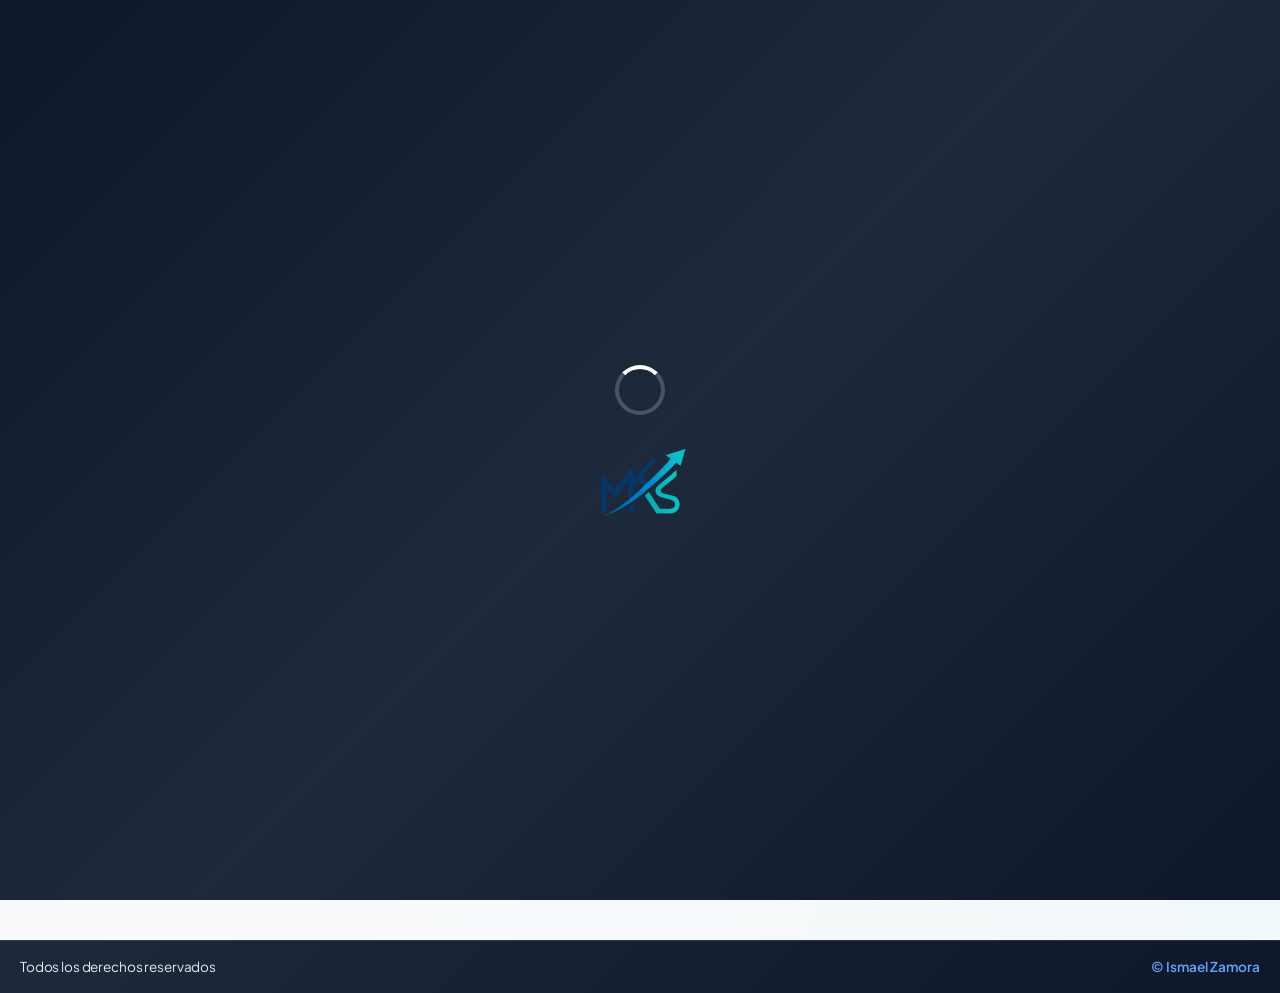
==== commit dce7e901: "Reestructuracion página" ====
--- a/index.html
+++ b/index.html
@@ -23,16 +23,100 @@
   <script src="https://www.gstatic.com/firebasejs/9.22.2/firebase-storage-compat.js"></script>
   <script defer src="firebase.js"></script>
   <script defer src="performance-optimizer.js"></script>
+  <script defer src="js/auth.js"></script>
   <script defer src="firestore-optimizations.js"></script>
   <script defer src="app.js"></script>
   <script defer src="mobile-optimizations.js"></script>
 </head>
 <body>
-  <div class="app">
+  <!-- Pantalla de Carga -->
+  <div id="splashScreen" class="splash-screen">
+    <div class="spinner"></div>
+    <img src="assets/mks.png" alt="MKS" class="splash-logo">
+  </div>
+
+  <!-- Sección de Autenticación -->
+  <section id="authView" class="view">
+    <div class="auth-split-wrapper">
+      <!-- Lado Izquierdo: Branding y Frase Pro -->
+      <div class="auth-branding-side">
+        <div class="branding-content">
+          <div class="animated-logo-container">
+            <img src="assets/mks.png" alt="MKS Logo" class="premium-logo">
+            <div class="logo-glow"></div>
+          </div>
+          <h1 class="branding-title">Gestiona tu negocio <br><span>en tiempo real.</span></h1>
+          <p class="branding-subtitle">La plataforma inteligente para el control de Farmacéuticos Markos.</p>
+          <div class="branding-graphic">
+            <div class="mockup-dashboard">
+              <div class="mockup-line"></div>
+              <div class="mockup-line short"></div>
+            </div>
+          </div>
+        </div>
+      </div>
+
+      <!-- Lado Derecho: Formulario Refinado -->
+      <div class="auth-form-side">
+        <div class="auth-card-premium">
+          <h2 id="authTitle">Bienvenido</h2>
+          <p class="auth-card-subtitle">Ingresa tus credenciales para continuar</p>
+          
+          <form id="loginForm">
+            <!-- Campos de registro optimizados -->
+            <div id="registerExtraFields" class="hidden registration-grid">
+              <div class="input-group-premium"><input type="text" id="regNombre"><label>Nombre</label></div>
+              <div class="input-group-premium"><input type="text" id="regApellido"><label>Apellido</label></div>
+              <div class="input-group-premium full"><input type="date" id="regBirth"><label>Fecha de Nacimiento</label></div>
+              <div class="input-group-premium"><input type="tel" id="regTel"><label>Celular</label></div>
+              <div class="input-group-premium"><input type="text" id="regDni" maxlength="8"><label>DNI</label></div>
+            </div>
+
+            <div class="input-group-premium">
+              <input type="email" id="authEmail" required>
+              <label>Correo electrónico</label>
+            </div>
+            
+            <div class="input-group-premium">
+              <input type="password" id="authPassword" required>
+              <label>Contraseña</label>
+            </div>
+            
+            <div class="auth-options">
+              <label class="show-pass-label">
+                <input type="checkbox" id="showPassToggle">
+                <span>Mostrar contraseña</span>
+              </label>
+            </div>
+
+            <button type="submit" id="btnAuthMain" class="btn-premium primary-gradient">
+              <span class="btn-text">Entrar al Panel</span>
+              <div class="btn-loader hidden"></div>
+            </button>
+          </form>
+
+          <div class="auth-separator">
+            <span>o continúa con</span>
+          </div>
+
+          <button id="btnGoogleAuth" class="btn-premium google-white">
+            <img src="https://upload.wikimedia.org/wikipedia/commons/c/c1/Google_%22G%22_logo.svg" alt="Google">
+            Google
+          </button>
+
+          <p class="auth-switch">
+            ¿No tienes cuenta? <a href="#" id="switchToRegister">Regístrate ahora</a>
+          </p>
+        </div>
+      </div>
+    </div>
+  </section>
+
+  <div id="appView" class="app hidden">
     <!-- SIDEBAR -->
     <aside class="sidebar">
       <div class="brand-wrap">
-        <img src="mks.png" alt="MKS Logo" class="brand-logo" />
+        <img src="assets/mks.png" alt="MKS Logo" class="brand-logo" />
         <div class="brand-text">
           <span class="brand-name">MKS</span>
           <span class="brand-markos">DashBoard</span>
@@ -46,8 +130,11 @@
         <button data-view="products" class="nav-btn"><span class="nav-icon">💊</span> Productos</button>
         <button data-view="import" class="nav-btn"><span class="nav-icon">📥</span> Importar Excel</button>
         
+        <!-- Mi Perfil -->
+        <button data-view="profile" class="nav-btn" style="margin-top: auto; border-top: 1px solid var(--border); border-radius: 0;"><span class="nav-icon">👤</span> Mi Perfil</button>
+
         <!-- Switch de Modo Oscuro -->
-        <div class="theme-switch-nav" style="margin-top: auto; padding: 11px 14px; display: flex; align-items: center; gap: 10px; border-top: 1px solid var(--border);">
+        <div class="theme-switch-nav" style="padding: 11px 14px; display: flex; align-items: center; gap: 10px; border-top: 1px solid var(--border);">
           <div class="nav-icon" id="darkModeIcon">🌙</div>
           <span id="darkModeText" style="font-size: 13px; font-weight: 600; flex: 1; color: var(--muted);">Modo Oscuro</span>
           <label class="theme-switch" for="darkModeToggle">
@@ -62,11 +149,11 @@
     <main class="main">
       <header class="topbar">
         <div class="topbar-left">
-          <img src="mks.png" alt="MKS" class="topbar-mobile-logo" />
+          <img src="assets/mks.png" alt="MKS" class="topbar-mobile-logo" />
           <img src="https://www.laboratoriosmarkos.com/public/front/images/lfm-1315x333.png" alt="Markos" class="topbar-logo" />
           <div>
             <h1 id="pageTitle">Inicio</h1>
-            <p class="subtitle">Bienvenida, Paola Rivera · Farmacéuticos Markos</p>
+            <p class="subtitle" id="subtitleWelcome">Bienvenida, Usuario · Farmacéuticos Markos</p>
           </div>
         </div>
         <div class="topbar-actions">
@@ -75,8 +162,8 @@
         <div class="profile">
           <div class="avatar-wrap">
             <img id="profileImg" src="" alt="Perfil" class="avatar" />
-            <input id="profileUpload" type="file" accept="image/*" title="Cambiar foto de perfil" />
-          </div>
+          </div>
+          <button id="logoutBtn" class="btn-logout" title="Cerrar sesión">⏻</button>
         </div>
       </header>
 
@@ -273,7 +360,12 @@
         <div class="section-card">
           <div class="products-header">
             <h2 class="form-title">Clientes</h2>
-            <button id="addClientBtn" class="btn primary">➕ Nuevo Cliente</button>
+            <div style="display: flex; gap: 10px; flex-wrap: wrap;">
+              <button id="importClientsBtn" class="btn secondary" style="background: #e2e8f0;">📥 Importar Excel</button>
+              <button id="exportClientsBtn" class="btn secondary" style="background: #e2e8f0;">📄 Exportar Excel</button>
+              <button id="addClientBtn" class="btn primary">➕ Nuevo Cliente</button>
+            </div>
+            <input type="file" id="importClientsInput" accept=".xlsx, .xls" class="hidden" />
           </div>
           <div id="clientsGrid" class="clients-grid"></div>
         </div>
@@ -285,10 +377,13 @@
           <div class="products-header">
             <h2 class="form-title">Productos</h2>
             <div style="display: flex; gap: 10px;">
+              <button id="importProductsBtn" class="btn secondary" style="background: #e2e8f0;">📥 Importar</button>
+              <button id="exportProductsBtn" class="btn secondary" style="background: #e2e8f0;">📄 Exportar</button>
               <input type="text" id="productSearchInput" class="filter-input" placeholder="🔍 Buscar producto..." style="width: 200px;">
               <button id="addProductBtn" class="btn primary">➕ Nuevo Producto</button>
             </div>
           </div>
+          <input type="file" id="importProductsInput" accept=".xlsx, .xls" class="hidden" />
           <div id="productsGrid" class="products-grid"></div>
         </div>
       </section>
@@ -316,6 +411,61 @@
             <button id="exportAllBtn" type="button" class="btn primary" style="background: #16a34a;">📥 Exportar todo</button>
           </div>
           <span id="importMessage" class="form-message"></span>
+        </div>
+      </section>
+
+      <!-- MI PERFIL -->
+      <section id="profile" class="view hidden">
+        <div class="form-card" style="max-width: 600px; margin: 0 auto;">
+          <h2 class="form-title">👤 Mi Perfil</h2>
+          
+          <!-- Foto de Perfil -->
+          <div style="display: flex; flex-direction: column; align-items: center; gap: 16px; margin-bottom: 30px;">
+            <div id="profilePhotoContainer" class="image-preview" style="width: 150px; height: 150px; border-radius: 50%; overflow: hidden; cursor: default; transition: transform 0.3s; border: 3px solid var(--accent);">
+              <img id="profilePhoto" src="data:image/svg+xml;charset=UTF-8,%3Csvg xmlns='http://www.w3.org/2000/svg' width='150' height='150' viewBox='0 0 150 150'%3E%3Ccircle cx='75' cy='75' r='75' fill='%23e2e8f2'/%3E%3Ccircle cx='75' cy='50' r='25' fill='%2394a3b8'/%3E%3Cpath d='M 30 150 Q 30 100 75 100 Q 120 100 120 150' fill='%2394a3b8'/%3E%3C/svg%3E" alt="Foto de perfil" style="width: 100%; height: 100%; object-fit: cover;">
+            </div>
+          </div>
+
+          <!-- Formulario de Datos -->
+          <div class="form-grid" style="grid-template-columns: 1fr 1fr; gap: 12px;">
+            <label class="form-label">
+              Nombres
+              <input type="text" id="profileNombres" class="form-control" placeholder="Ej: María Elena" maxlength="50">
+            </label>
+            <label class="form-label">
+              Apellidos
+              <input type="text" id="profileApellidos" class="form-control" placeholder="Ej: García López" maxlength="50">
+            </label>
+          </div>
+
+          <div class="form-grid" style="grid-template-columns: 1fr 1fr; gap: 12px;">
+            <label class="form-label">
+              DNI
+              <input type="text" id="profileDni" class="form-control" placeholder="Ej: 12345678" maxlength="8" pattern="[0-9]{8}">
+            </label>
+            <label class="form-label">
+              Fecha de Nacimiento
+              <input type="date" id="profileFechaNacimiento" class="form-control">
+            </label>
+          </div>
+
+          <label class="form-label">
+            📧 Correo Electrónico (Tu cuenta)
+            <input type="email" id="profileEmail" class="form-control" disabled style="background: var(--muted); cursor: not-allowed;">
+          </label>
+
+          <label class="form-label">
+            Teléfono
+            <input type="tel" id="profileTelefono" class="form-control" placeholder="Ej: +51 999 123 456" maxlength="20">
+          </label>
+
+          <!-- Botones de Acción -->
+          <div class="form-actions" style="gap: 12px;">
+            <button id="saveProfileBtn" class="btn primary" style="flex: 1;">💾 Guardar Cambios</button>
+            <button id="cancelProfileBtn" class="btn secondary" style="flex: 1;">Cancelar</button>
+          </div>
+
+          <span id="profileMessage" class="form-message" style="text-align: center; margin-top: 16px;"></span>
         </div>
       </section>
 
--- a/style.css
+++ b/style.css
@@ -3,20 +3,22 @@
    ============================================================ */
 
 :root {
-  --bg:        #f0f4f8;
+  --bg:        #f8fafc;
   --surface:   #ffffff;
-  --border:    #e2e8f2;
-  --muted:     #64748b;
-  --text:      #0f172a;
-  --accent:    #2563eb;
-  --accent-lt: #dbeafe;
-  --success:   #16a34a;
-  --danger:    #dc2626;
-  --warn:      #d97706;
-  --warn-lt:   #fef3c7;
-  --sidebar-w: 230px;
-  --radius:    12px;
-  --shadow:    0 1px 3px rgba(15,23,42,.06), 0 4px 16px rgba(15,23,42,.05);
+  --border:    rgba(226, 232, 242, 0.8);
+  --muted:     #94a3b8;
+  --text:      #1e293b;
+  --accent:    #3b82f6;
+  --accent-gradient: linear-gradient(135deg, #3b82f6 0%, #2563eb 100%);
+  --accent-lt: rgba(59, 130, 246, 0.08);
+  --success:   #10b981;
+  --danger:    #f43f5e;
+  --warn:      #f59e0b;
+  --warn-lt:   #fff7ed;
+  --sidebar-w: 260px;
+  --radius:    18px;
+  --shadow:    0 10px 15px -3px rgba(0, 0, 0, 0.04), 0 4px 6px -2px rgba(0, 0, 0, 0.02);
+  --shadow-premium: 0 20px 25px -5px rgba(0, 0, 0, 0.05), 0 10px 10px -5px rgba(0, 0, 0, 0.02);
 }
 
 /* ── MODO OSCURO ───────────────────────────────────── */
@@ -87,38 +89,261 @@
 
 *, *::before, *::after { box-sizing: border-box; }
 
+@import url('https://fonts.googleapis.com/css2?family=Plus+Jakarta+Sans:wght@300;400;500;600;700;800&display=swap');
+
 body {
   margin: 0;
   background: var(--bg);
+  background-image: 
+    radial-gradient(at 0% 0%, rgba(59, 130, 246, 0.03) 0, transparent 50%), 
+    radial-gradient(at 100% 100%, rgba(16, 185, 129, 0.03) 0, transparent 50%);
   color: var(--text);
-  font-family: 'Plus Jakarta Sans', ui-sans-serif, system-ui, sans-serif;
+  font-family: 'Plus Jakarta Sans', sans-serif;
   font-size: 14px;
   line-height: 1.5;
+  letter-spacing: -0.01em;
 }
 
 /* ── LAYOUT ────────────────────────────────────────── */
 .app { display: flex; min-height: 100vh; align-items: flex-start; }
+
+/* ── AUTH VIEW PREMIUM ── */
+#authView {
+  background: #0f172a;
+  position: relative;
+  overflow: hidden;
+}
+
+/* Noise & Shapes */
+#authView::before {
+  content: "";
+  position: absolute;
+  width: 100%; height: 100%;
+  background: linear-gradient(135deg, #0f172a 0%, #1e3a8a 50%, #06b6d4 100%);
+  z-index: 1;
+}
+
+#authView::after {
+  content: "";
+  position: absolute;
+  width: 300px; height: 300px;
+  background: #3b82f6;
+  filter: blur(100px);
+  border-radius: 50%;
+  top: -50px; left: -50px;
+  opacity: 0.3;
+  z-index: 1;
+  animation: float 10s infinite alternate;
+}
+
+@keyframes float {
+  from { transform: translate(0, 0); }
+  to { transform: translate(100px, 100px); }
+}
+
+.auth-split-wrapper {
+  display: flex;
+  width: 100%;
+  min-height: 100vh;
+  position: relative;
+  z-index: 2;
+}
+
+/* Branding Side */
+.auth-branding-side {
+  flex: 1.2;
+  display: flex;
+  align-items: center;
+  justify-content: center;
+  padding: 60px;
+  color: white;
+  background: rgba(15, 23, 42, 0.4);
+  backdrop-filter: blur(5px);
+}
+
+.branding-content { max-width: 500px; }
+.branding-title { font-size: 3rem; font-weight: 800; line-height: 1.1; margin-bottom: 20px; }
+.branding-title span { color: #22d3ee; }
+.branding-subtitle { font-size: 1.2rem; color: #94a3b8; margin-bottom: 40px; }
+
+.animated-logo-container { position: relative; width: 100px; margin-bottom: 30px; }
+.premium-logo { width: 100%; filter: drop-shadow(0 0 20px rgba(6, 182, 212, 0.5)); animation: pulseLogo 3s infinite; }
+@keyframes pulseLogo { 0%, 100% { transform: scale(1); filter: brightness(1); } 50% { transform: scale(1.05); filter: brightness(1.2); } }
+
+/* Form Side */
+.auth-form-side {
+  flex: 0.8;
+  display: flex;
+  align-items: center;
+  justify-content: center;
+  padding: 40px;
+}
+
+.auth-card-premium {
+  background: rgba(255, 255, 255, 0.95);
+  backdrop-filter: blur(20px);
+  padding: 50px 40px;
+  border-radius: 28px;
+  width: 100%;
+  max-width: 440px;
+  box-shadow: 0 40px 100px rgba(0, 0, 0, 0.4);
+  border: 1px solid rgba(255, 255, 255, 0.2);
+  animation: cardEntry 0.6s cubic-bezier(0.16, 1, 0.3, 1);
+}
+
+@keyframes cardEntry { from { opacity: 0; transform: translateY(40px); } to { opacity: 1; transform: translateY(0); } }
+
+.auth-card-premium h2 { font-size: 2rem; font-weight: 800; color: #0f172a; margin: 0 0 8px; text-align: left; }
+.auth-card-subtitle { color: #64748b; font-size: 14px; margin-bottom: 32px; }
+
+/* Input Groups Premium (Floating Labels) */
+.input-group-premium { position: relative; margin-bottom: 24px; width: 100%; }
+.input-group-premium input {
+  width: 100%;
+  padding: 16px 14px;
+  border: 2px solid #e2e8f0;
+  border-radius: 14px;
+  background: transparent;
+  font-family: inherit;
+  font-size: 15px;
+  transition: all 0.3s;
+}
+.input-group-premium label {
+  position: absolute;
+  top: 18px; left: 16px;
+  color: #94a3b8;
+  pointer-events: none;
+  transition: all 0.3s;
+}
+.input-group-premium input:focus, .input-group-premium input:valid { border-color: #3b82f6; outline: none; }
+.input-group-premium input:focus + label, .input-group-premium input:valid + label {
+  top: -10px; left: 12px; font-size: 12px; font-weight: 700; color: #3b82f6; background: white; padding: 0 5px;
+}
+
+/* Botones Premium */
+.btn-premium {
+  width: 100%;
+  padding: 16px;
+  border: none;
+  border-radius: 14px;
+  font-size: 16px;
+  font-weight: 700;
+  cursor: pointer;
+  transition: all 0.3s;
+  display: flex;
+  align-items: center;
+  justify-content: center;
+  gap: 10px;
+}
+
+.primary-gradient {
+  background: linear-gradient(135deg, #2563eb, #06b6d4);
+  color: white;
+  box-shadow: 0 10px 20px -5px rgba(37, 99, 235, 0.4);
+}
+.primary-gradient:hover { transform: translateY(-3px); box-shadow: 0 15px 30px -5px rgba(37, 99, 235, 0.6); filter: brightness(1.1); }
+.primary-gradient:active { transform: translateY(-1px); }
+
+.google-white {
+  background: white;
+  border: 2px solid #e2e8f0;
+  color: #1e293b;
+  margin-top: 16px;
+}
+.google-white:hover { background: #f8fafc; border-color: #cbd5e1; }
+.google-white img { width: 20px; }
+
+.auth-separator {
+  display: flex;
+  align-items: center;
+  margin: 32px 0;
+  color: #94a3b8;
+  font-size: 12px;
+  text-transform: uppercase;
+  letter-spacing: 1px;
+}
+.auth-separator::before, .auth-separator::after { content: ""; flex: 1; height: 1px; background: #e2e8f0; margin: 0 15px; }
+
+/* Error Shake Interaction */
+.shake { animation: shake 0.5s cubic-bezier(.36,.07,.19,.97) both; }
+@keyframes shake {
+  10%, 90% { transform: translate3d(-1px, 0, 0); }
+  20%, 80% { transform: translate3d(2px, 0, 0); }
+  30%, 50%, 70% { transform: translate3d(-4px, 0, 0); }
+  40%, 60% { transform: translate3d(4px, 0, 0); }
+}
+
+/* Responsive */
+@media (max-width: 1024px) {
+  .auth-branding-side { display: none; }
+  .auth-form-side { flex: 1; background: linear-gradient(135deg, #0f172a, #1e3a8a); }
+}
+
+/* Registration Grid */
+.registration-grid { display: grid; grid-template-columns: 1fr 1fr; gap: 10px; margin-bottom: 0; }
+.registration-grid .full { grid-column: span 2; }
+
+/* Splash Screen */
+.splash-screen {
+  position: fixed;
+  inset: 0;
+  display: flex;
+  flex-direction: column;
+  align-items: center;
+  justify-content: center;
+  background: linear-gradient(135deg, #0f172a 0%, #1e293b 50%, #0f172a 100%);
+  z-index: 9998;
+  gap: 20px;
+}
+
+.splash-screen.hidden {
+  display: none !important;
+}
+
+.splash-logo {
+  width: 100px;
+  height: auto;
+  animation: bounce 2s ease-in-out infinite;
+}
+
+@keyframes bounce {
+  0%, 100% { transform: translateY(0); }
+  50% { transform: translateY(-20px); }
+}
+
+.spinner {
+  width: 50px;
+  height: 50px;
+  border: 4px solid rgba(255, 255, 255, 0.2);
+  border-top-color: white;
+  border-radius: 50%;
+  animation: spin 1s linear infinite;
+}
+
+@keyframes spin {
+  to { transform: rotate(360deg); }
+}
 
 /* ── SIDEBAR ───────────────────────────────────────── */
 .sidebar {
   width: var(--sidebar-w);
   min-width: var(--sidebar-w);
-  background: var(--surface);
-  border-right: 1px solid var(--border);
+  background: rgba(255, 255, 255, 0.7);
+  backdrop-filter: blur(12px);
+  border-right: 1px solid rgba(226, 232, 242, 0.5);
   display: flex;
   flex-direction: column;
   padding: 0 0 24px 0;
   position: sticky;
   top: 0;
   height: 100vh;
-  overflow-y: auto;
   flex-shrink: 0;
   z-index: 10;
-  animation: slideInLeft .5s ease-out;
+  animation: slideInLeft 0.8s cubic-bezier(0.16, 1, 0.3, 1);
 }
 
 @keyframes slideInLeft {
-  from { opacity: 0; transform: translateX(-60px); }
+  from { opacity: 0; transform: translateX(-20px); }
   to { opacity: 1; transform: translateX(0); }
 }
 
@@ -273,6 +498,62 @@
 .topbar h1 { margin: 0; font-size: 1.5rem; font-weight: 700; color: #16803d; }
 .subtitle { margin: 2px 0 0; color: var(--muted); font-size: 13px; }
 
+/* ── PERFIL DE USUARIO ──────────────────────────────────── */
+#profilePhotoContainer {
+  display: flex;
+  justify-content: center;
+  align-items: center;
+  margin-bottom: 20px;
+  cursor: pointer;
+  transition: transform 0.3s, box-shadow 0.3s;
+  border: 3px solid var(--accent);
+}
+
+#profilePhotoContainer:hover {
+  transform: scale(1.05);
+  box-shadow: 0 4px 12px rgba(37, 99, 235, 0.3);
+}
+
+#profilePhoto {
+  width: 100%;
+  height: 100%;
+  object-fit: cover;
+  display: block;
+}
+
+#profileNombres,
+#profileApellidos,
+#profileDni,
+#profileFechaNacimiento,
+#profileEmail,
+#profileTelefono {
+  font-size: 15px;
+  padding: 12px 14px;
+  border: 1px solid var(--border);
+  border-radius: var(--radius);
+  background: var(--surface);
+  color: var(--text);
+  font-family: inherit;
+  transition: border-color 0.3s, box-shadow 0.3s;
+}
+
+#profileNombres:focus,
+#profileApellidos:focus,
+#profileDni:focus,
+#profileFechaNacimiento:focus,
+#profileEmail:focus,
+#profileTelefono:focus {
+  outline: none;
+  border-color: var(--accent);
+  box-shadow: 0 0 0 3px var(--accent-lt);
+}
+
+#profileEmail {
+  background: var(--bg);
+  cursor: not-allowed;
+  opacity: 0.7;
+}
+
 @media (max-width: 768px) {
   .topbar-mobile-logo { display: block; margin-right: 5px; }
   .topbar-logo { display: none; }
@@ -298,6 +579,33 @@
   position: absolute; inset: 0;
   opacity: 0; cursor: pointer;
   border-radius: 50%;
+}
+
+.btn-logout {
+  background: none;
+  border: none;
+  font-size: 24px;
+  cursor: pointer;
+  transition: transform 0.3s, filter 0.3s;
+  padding: 6px;
+  border-radius: 50%;
+  display: flex;
+  align-items: center;
+  justify-content: center;
+  width: 44px;
+  height: 44px;
+}
+
+.btn-logout:hover {
+  transform: scale(1.15);
+  color: var(--danger);
+  background: rgba(220, 38, 38, 0.1);
+  filter: none;
+  box-shadow: 0 0 10px rgba(220, 38, 38, 0.2);
+}
+
+.btn-logout:active {
+  transform: scale(0.95);
 }
 
 /* Reloj Digital Minimalista */
@@ -1205,7 +1513,7 @@
 /* ── TOAST NOTIFICATIONS ────────────────────────────── */
 #toastContainer {
   position: fixed;
-  bottom: 20px;
+  top: 20px;
   right: 20px;
   z-index: 9999;
   display: flex;
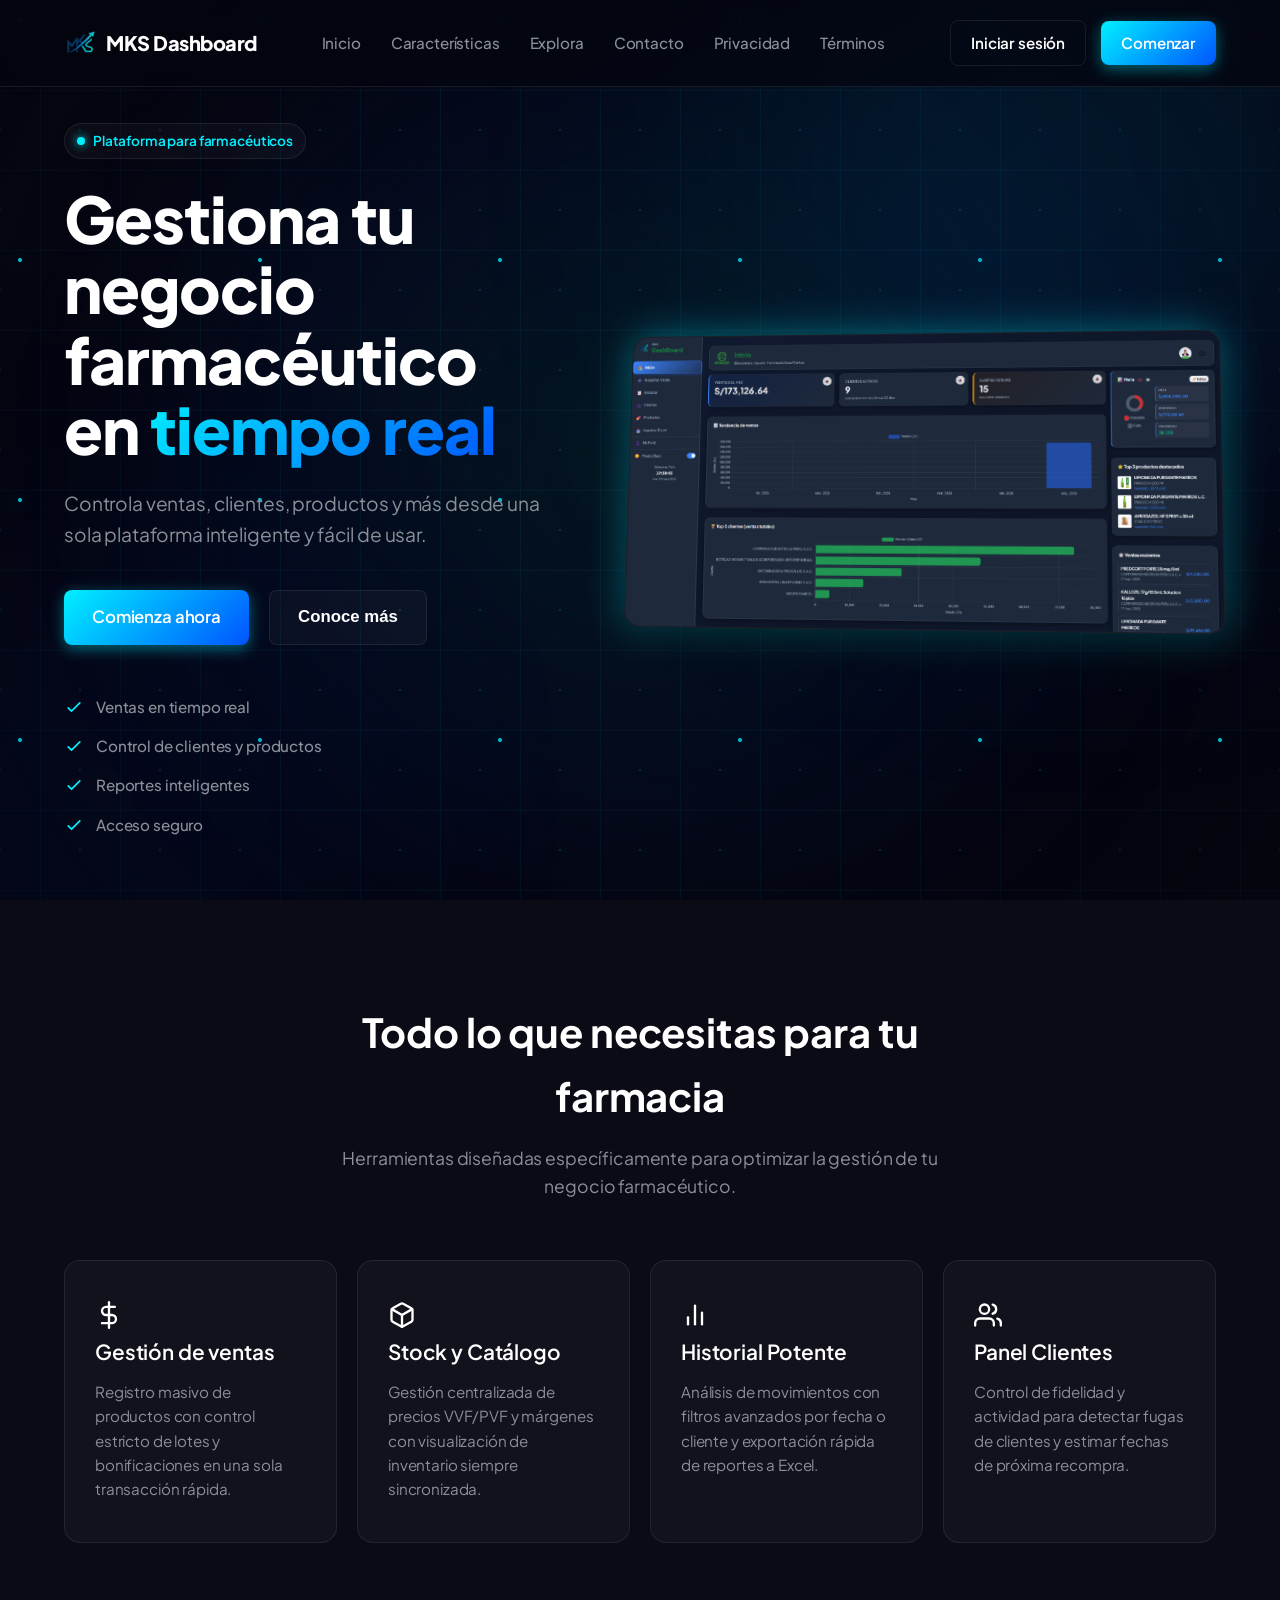
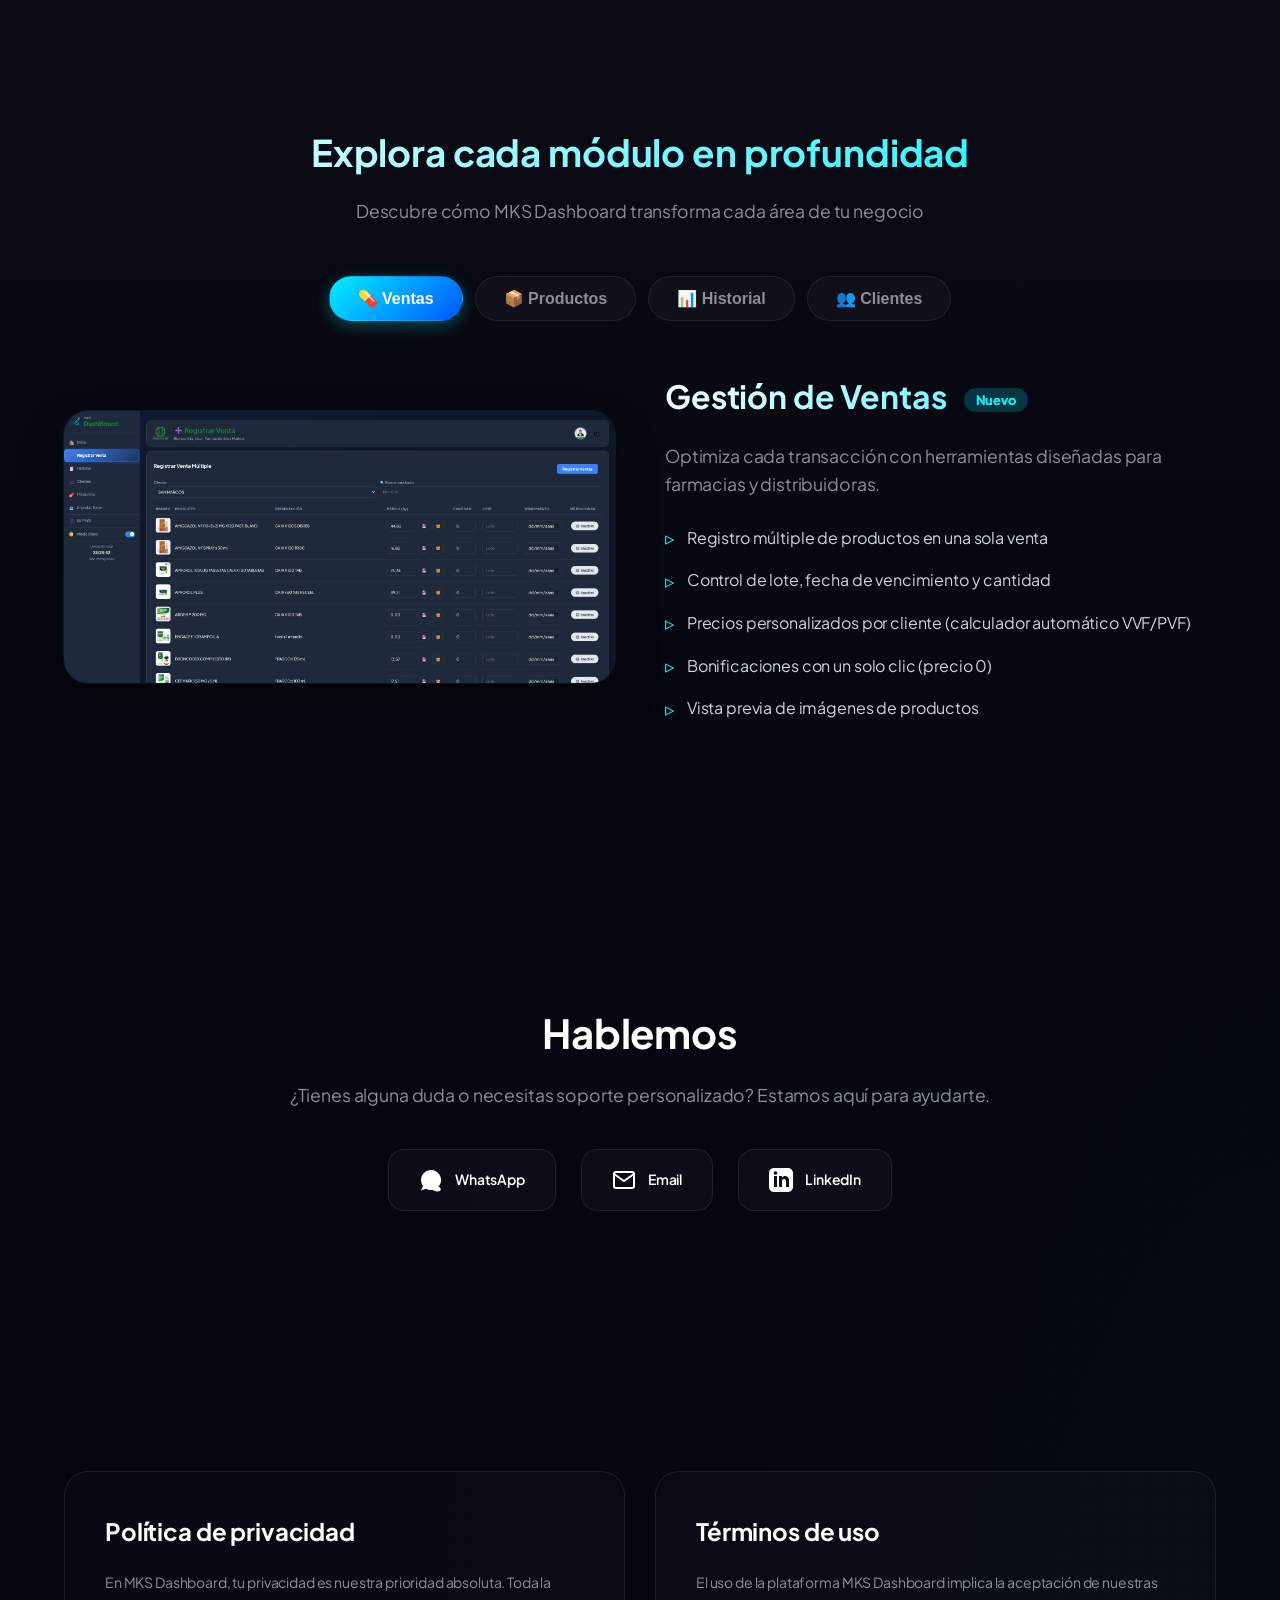
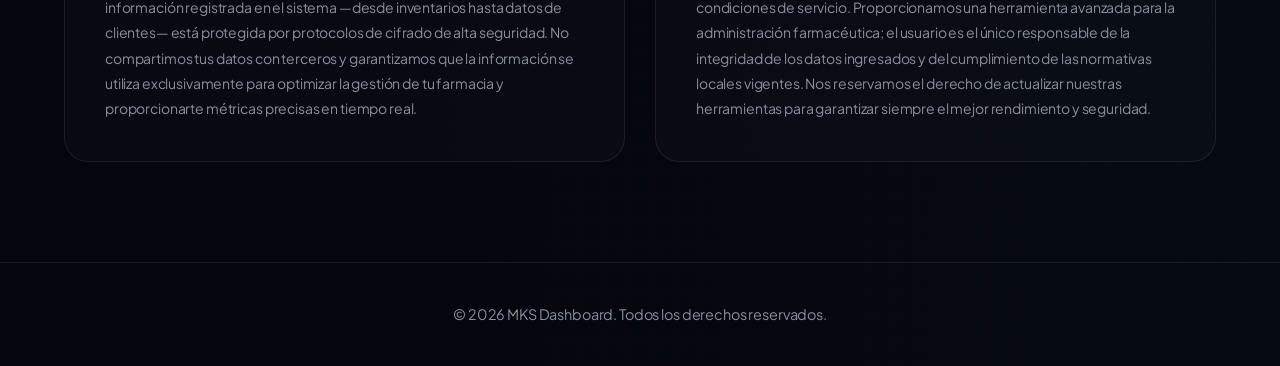
==== commit 298cd373: "Fix?" ====
--- a/index.html
+++ b/index.html
@@ -2,500 +2,1040 @@
 <html lang="es">
 <head>
   <meta charset="utf-8" />
-  <meta name="viewport" content="width=device-width, initial-scale=1, maximum-scale=5, user-scalable=yes, viewport-fit=cover" />
-  <meta name="description" content="Panel de administración para Farmacéuticos Markos - Gestión de ventas, clientes y productos" />
+  <meta name="viewport" content="width=device-width, initial-scale=1, maximum-scale=5" />
+  <meta name="description" content="MKS Dashboard - Gestión farmacéutica inteligente en tiempo real" />
   <meta name="theme-color" content="#2563eb" />
-  <meta name="mobile-web-app-capable" content="yes" />
-  <meta name="apple-mobile-web-app-capable" content="yes" />
-  <meta name="apple-mobile-web-app-status-bar-style" content="black-translucent" />
-  <meta name="apple-mobile-web-app-title" content="Farmacéuticos Markos" />
-  <link rel="icon" href="favicon.ico" type="image/x-icon" />
-  <meta name="format-detection" content="telephone=no" />
-  <title>MKS DashBoard</title>
+  <link rel="icon" href="/favicon.ico" type="image/x-icon" />
+  <title>MKS Dashboard - Plataforma para Farmacéuticos</title>
   <link rel="preconnect" href="https://fonts.googleapis.com">
   <link href="https://fonts.googleapis.com/css2?family=Plus+Jakarta+Sans:wght@400;500;600;700;800&display=swap" rel="stylesheet">
-  <link rel="stylesheet" href="style.css" />
-  <script src="https://cdn.jsdelivr.net/npm/xlsx@0.18.5/dist/xlsx.full.min.js"></script>
-  <script src="https://cdn.jsdelivr.net/npm/chart.js@4.4.0/dist/chart.umd.min.js"></script>
-  <script src="https://www.gstatic.com/firebasejs/9.22.2/firebase-app-compat.js"></script>
-  <script src="https://www.gstatic.com/firebasejs/9.22.2/firebase-auth-compat.js"></script>
-  <script src="https://www.gstatic.com/firebasejs/9.22.2/firebase-firestore-compat.js"></script>
-  <script src="https://www.gstatic.com/firebasejs/9.22.2/firebase-storage-compat.js"></script>
-  <script defer src="firebase.js"></script>
-  <script defer src="performance-optimizer.js"></script>
-  <script defer src="js/auth.js"></script>
-  <script defer src="firestore-optimizations.js"></script>
-  <script defer src="app.js"></script>
-  <script defer src="mobile-optimizations.js"></script>
+  
+  <!-- Estilos base del sistema -->
+  <link rel="stylesheet" href="/src/css/style.css" />
+  
+  <style>
+    :root {
+      --bg-base: #05050f;
+      --bg-surface: #0a0b14;
+      --text-main: #ffffff;
+      --text-muted: #8a8f98;
+      --accent-glow: rgba(0, 240, 255, 0.4);
+      --accent-gradient: linear-gradient(135deg, #00f0ff 0%, #0055ff 100%);
+      --glass-border: rgba(255, 255, 255, 0.08);
+      --glass-bg: rgba(255, 255, 255, 0.03);
+    }
+    
+    * {
+      box-sizing: border-box;
+      margin: 0;
+      padding: 0;
+    }
+
+    body {
+      background-color: var(--bg-base);
+      color: var(--text-main);
+      line-height: 1.6;
+      overflow-x: hidden;
+    }
+
+    html {
+      scroll-behavior: smooth;
+    }
+
+    /* Ambient Glow Background */
+    .ambient-glow {
+      position: absolute;
+      width: 600px;
+      height: 600px;
+      background: var(--accent-gradient);
+      filter: blur(150px);
+      border-radius: 50%;
+      opacity: 0.15;
+      z-index: -1;
+      top: -100px;
+      right: -100px;
+      pointer-events: none;
+    }
+    
+    .ambient-glow-left {
+      position: absolute;
+      width: 400px;
+      height: 400px;
+      background: #0055ff;
+      filter: blur(150px);
+      border-radius: 50%;
+      opacity: 0.1;
+      z-index: -1;
+      bottom: -100px;
+      left: -100px;
+      pointer-events: none;
+    }
+
+    /* Navbar */
+    .navbar {
+      display: flex;
+      justify-content: space-between;
+      align-items: center;
+      padding: 20px 5%;
+      background: rgba(5, 5, 15, 0.7);
+      backdrop-filter: blur(12px);
+      -webkit-backdrop-filter: blur(12px);
+      border-bottom: 1px solid var(--glass-border);
+      position: fixed;
+      width: 100%;
+      top: 0;
+      z-index: 100;
+    }
+
+    .nav-logo {
+      font-weight: 800;
+      font-size: 1.25rem;
+      letter-spacing: -0.5px;
+      display: flex;
+      align-items: center;
+      gap: 10px;
+      cursor: pointer;
+    }
+
+    .nav-logo img {
+      width: 32px;
+      height: 32px;
+    }
+
+    .nav-links {
+      display: flex;
+      gap: 30px;
+    }
+
+    .nav-links a {
+      color: var(--text-muted);
+      text-decoration: none;
+      font-weight: 500;
+      font-size: 0.95rem;
+      transition: color 0.3s ease;
+    }
+
+    .nav-links a:hover {
+      color: var(--text-main);
+    }
+
+    .nav-actions {
+      display: flex;
+      gap: 15px;
+      align-items: center;
+    }
+
+    /* Buttons */
+    .btn-landing {
+      padding: 10px 20px;
+      border-radius: 8px;
+      font-weight: 600;
+      font-size: 0.95rem;
+      cursor: pointer;
+      transition: all 0.3s ease;
+      border: none;
+      text-decoration: none;
+      display: inline-flex;
+      align-items: center;
+      justify-content: center;
+    }
+
+    .btn-outline {
+      background: transparent;
+      color: var(--text-main);
+      border: 1px solid var(--glass-border);
+    }
+
+    .btn-outline:hover {
+      background: var(--glass-bg);
+      border-color: rgba(255,255,255,0.2);
+    }
+
+    .btn-primary {
+      background: var(--accent-gradient);
+      color: #fff;
+      box-shadow: 0 4px 15px var(--accent-glow);
+    }
+
+    .btn-primary:hover {
+      transform: translateY(-2px);
+      box-shadow: 0 6px 20px rgba(0, 240, 255, 0.6);
+    }
+    
+    .btn-secondary-landing {
+      background: var(--glass-bg);
+      color: var(--text-main);
+      border: 1px solid var(--glass-border);
+    }
+    
+    .btn-secondary-landing:hover {
+      background: rgba(255, 255, 255, 0.08);
+      transform: translateY(-2px);
+    }
+
+    /* Hero Section */
+    .hero {
+      min-height: 100vh;
+      display: flex;
+      align-items: center;
+      padding: 120px 5% 60px;
+      position: relative;
+    }
+
+    .hero-container {
+      display: flex;
+      align-items: center;
+      gap: 60px;
+      max-width: 1400px;
+      margin: 0 auto;
+      width: 100%;
+    }
+
+    .hero-content {
+      flex: 1;
+      max-width: 600px;
+      z-index: 2;
+    }
+
+    .badge-landing {
+      display: inline-flex;
+      align-items: center;
+      gap: 8px;
+      padding: 6px 12px;
+      background: var(--glass-bg);
+      border: 1px solid var(--glass-border);
+      border-radius: 100px;
+      font-size: 0.85rem;
+      font-weight: 600;
+      color: #00f0ff;
+      margin-bottom: 24px;
+    }
+    
+    .badge-dot {
+      width: 8px;
+      height: 8px;
+      background: #00f0ff;
+      border-radius: 50%;
+      box-shadow: 0 0 10px #00f0ff;
+    }
+
+    .hero-title {
+      font-size: 4rem;
+      font-weight: 800;
+      line-height: 1.1;
+      margin-bottom: 24px;
+      letter-spacing: -1px;
+    }
+
+    .text-gradient {
+      background: var(--accent-gradient);
+      -webkit-background-clip: text;
+      -webkit-text-fill-color: transparent;
+      background-clip: text;
+    }
+
+    .hero-subtitle {
+      font-size: 1.2rem;
+      color: var(--text-muted);
+      margin-bottom: 40px;
+      font-weight: 400;
+    }
+
+    .hero-actions {
+      display: flex;
+      gap: 20px;
+      margin-bottom: 50px;
+    }
+
+    .hero-actions .btn-landing {
+      padding: 14px 28px;
+      font-size: 1.05rem;
+    }
+
+    .feature-icons-landing {
+      display: flex;
+      flex-direction: column;
+      gap: 15px;
+    }
+
+    .feature-item-landing {
+      display: flex;
+      align-items: center;
+      gap: 12px;
+      font-size: 0.95rem;
+      color: var(--text-muted);
+      font-weight: 500;
+    }
+    
+    .feature-item-landing svg {
+      color: #00f0ff;
+      width: 20px;
+      height: 20px;
+    }
+
+    /* Hero Mockup */
+    .hero-visual {
+      flex: 1.2;
+      position: relative;
+      perspective: 1000px;
+    }
+
+    .dashboard-mockup {
+      width: 100%;
+      height: auto;
+      border-radius: 16px;
+      border: 1px solid var(--glass-border);
+      box-shadow: 0 25px 50px -12px rgba(0, 0, 0, 0.5), 0 0 40px var(--accent-glow);
+      transform: rotateY(-5deg) rotateX(5deg);
+      transition: transform 0.5s ease;
+      background: var(--bg-surface);
+      display: block;
+    }
+
+    .hero-visual:hover .dashboard-mockup {
+      transform: rotateY(0deg) rotateX(0deg);
+    }
+
+    /* Features Section */
+    .features-landing {
+      padding: 100px 5%;
+      background: var(--bg-surface);
+      position: relative;
+      z-index: 2;
+    }
+
+    .features-header {
+      text-align: center;
+      max-width: 600px;
+      margin: 0 auto 60px;
+    }
+
+    .features-title {
+      font-size: 2.5rem;
+      font-weight: 700;
+      margin-bottom: 16px;
+    }
+
+    .features-subtitle {
+      color: var(--text-muted);
+      font-size: 1.1rem;
+    }
+
+    .features-grid {
+      display: grid;
+      grid-template-columns: repeat(auto-fit, minmax(240px, 1fr));
+      gap: 20px;
+      max-width: 1200px;
+      margin: 0 auto;
+    }
+
+    .feature-card-landing {
+      background: var(--glass-bg);
+      border: 1px solid var(--glass-border);
+      border-radius: 16px;
+      padding: 40px 30px;
+      transition: all 0.3s ease;
+      position: relative;
+      overflow: hidden;
+    }
+    
+    .feature-card-landing::before {
+      content: '';
+      position: absolute;
+      top: 0;
+      left: 0;
+      width: 100%;
+      height: 2px;
+      background: var(--accent-gradient);
+      opacity: 0;
+      transition: opacity 0.3s ease;
+    }
+
+    .feature-card-landing:hover {
+      transform: translateY(-5px);
+      background: rgba(255, 255, 255, 0.05);
+      border-color: rgba(255, 255, 255, 0.1);
+    }
+    
+    .feature-card-landing:hover::before {
+      opacity: 1;
+    }
+
+    .feature-screenshot {
+      width: 100%;
+      height: 180px;
+      object-fit: cover;
+      object-position: top;
+      border-radius: 12px;
+      margin-bottom: 24px;
+      border: 1px solid var(--glass-border);
+      transition: transform 0.6s cubic-bezier(0.16, 1, 0.3, 1), box-shadow 0.6s ease;
+      background: var(--bg-surface);
+      box-shadow: 0 4px 15px rgba(0,0,0,0.3);
+    }
+
+    .feature-card-landing:hover .feature-screenshot {
+      transform: scale(1.08) translateY(-12px) rotate(1deg);
+      box-shadow: 0 20px 40px rgba(0, 240, 255, 0.25);
+      border-color: rgba(0, 240, 255, 0.5);
+    }
+
+    .feature-card-landing h3 {
+      font-size: 1.3rem;
+      margin-bottom: 12px;
+      font-weight: 600;
+    }
+
+    .feature-card-landing p {
+      color: var(--text-muted);
+      font-size: 0.95rem;
+      line-height: 1.6;
+    }
+
+    /* Footer */
+    .footer-landing {
+      padding: 40px 5%;
+      text-align: center;
+      border-top: 1px solid var(--glass-border);
+      color: var(--text-muted);
+      font-size: 0.9rem;
+    }
+
+    @media (max-width: 992px) {
+      .hero-container {
+        flex-direction: column;
+        text-align: center;
+        gap: 40px;
+      }
+      .hero-content {
+        display: flex;
+        flex-direction: column;
+        align-items: center;
+      }
+      .hero-title {
+        font-size: 3rem;
+      }
+      .hero-visual {
+        width: 100%;
+      }
+      .dashboard-mockup {
+        transform: none;
+      }
+      .nav-links {
+        display: none;
+      }
+    }
+
+    /* Animated Tech Lines Background (AI Interface Style) */
+    .animated-lines {
+      position: fixed;
+      inset: 0;
+      z-index: -2;
+      overflow: hidden;
+      pointer-events: none;
+      background: radial-gradient(circle at 50% 50%, rgba(5, 5, 15, 0) 0%, var(--bg-base) 100%);
+    }
+
+    .animated-lines::before {
+      content: "";
+      position: absolute;
+      width: 200%;
+      height: 200%;
+      top: -50%;
+      left: -50%;
+      /* Grid + Puntos en las intersecciones */
+      background-image: 
+        radial-gradient(rgba(0, 240, 255, 0.15) 1.5px, transparent 1.5px),
+        linear-gradient(rgba(0, 240, 255, 0.05) 1px, transparent 1px),
+        linear-gradient(90deg, rgba(0, 240, 255, 0.05) 1px, transparent 1px);
+      background-size: 80px 80px, 80px 80px, 80px 80px;
+      background-position: center center;
+      animation: moveGrid 20s linear infinite;
+      mask-image: radial-gradient(circle at center, black 30%, transparent 80%);
+      -webkit-mask-image: radial-gradient(circle at center, black 30%, transparent 80%);
+    }
+
+    @keyframes moveGrid {
+      0% { transform: translate(0, 0); }
+      100% { transform: translate(-80px, -80px); }
+    }
+
+    .animated-lines::after {
+      content: "";
+      position: absolute;
+      inset: 0;
+      /* Glow central cian/azul */
+      background: radial-gradient(circle at center, rgba(0, 240, 255, 0.08), rgba(0, 85, 255, 0.05) 50%, transparent 70%);
+      filter: blur(80px);
+      animation: pulseGlow 8s ease-in-out infinite alternate;
+    }
+
+    @keyframes pulseGlow {
+      from { opacity: 0.5; transform: scale(1); }
+      to { opacity: 1; transform: scale(1.1); }
+    }
+
+    /* Efecto de destellos aleatorios en los puntos */
+    .sparkles {
+      position: absolute;
+      inset: -100px;
+      background-image: radial-gradient(circle at center, rgba(0, 240, 255, 0.8) 1.5px, transparent 2.5px);
+      background-size: 240px 240px; /* Tamaño asimétrico respecto al grid base de 80px */
+      animation: moveGrid 15s linear infinite reverse, twinkle 5s infinite ease-in-out;
+      filter: drop-shadow(0 0 8px rgba(0, 240, 255, 0.6));
+    }
+
+    @keyframes twinkle {
+      0%, 100% { opacity: 0; transform: scale(0.3); }
+      50% { opacity: 0.8; transform: scale(1.5); }
+    }
+
+    /* Línea de escaneo láser vertical (barrido horizontal) */
+    .scan-line-v {
+      position: absolute;
+      top: 0;
+      bottom: 0;
+      width: 2px;
+      background: linear-gradient(to bottom, transparent, #00f0ff, #0055ff, transparent);
+      box-shadow: 0 0 20px rgba(0, 240, 255, 0.8);
+      opacity: 0;
+      z-index: 1;
+      animation: scanV 10s linear infinite;
+    }
+
+    @keyframes scanV {
+      0% { left: -1%; opacity: 0; }
+      1% { opacity: 0.6; }
+      15% { opacity: 0.6; }
+      20% { left: 101%; opacity: 0; }
+      100% { left: 101%; opacity: 0; }
+    }
+  </style>
+
+  <script defer src="/src/js/mobile-optimizations.js"></script>
+  <script>window.addEventListener('load', () => document.getElementById('splashScreen')?.classList.add('hidden'));</script>
 </head>
 <body>
   <!-- Pantalla de Carga -->
   <div id="splashScreen" class="splash-screen">
     <div class="spinner"></div>
-    <img src="assets/mks.png" alt="MKS" class="splash-logo">
+    <img src="/assets/mks.png" alt="MKS" class="splash-logo">
   </div>
 
-  <!-- Sección de Autenticación -->
-  <section id="authView" class="view">
-    <div class="auth-split-wrapper">
-      <!-- Lado Izquierdo: Branding y Frase Pro -->
-      <div class="auth-branding-side">
-        <div class="branding-content">
-          <div class="animated-logo-container">
-            <img src="assets/mks.png" alt="MKS Logo" class="premium-logo">
-            <div class="logo-glow"></div>
-          </div>
-          <h1 class="branding-title">Gestiona tu negocio <br><span>en tiempo real.</span></h1>
-          <p class="branding-subtitle">La plataforma inteligente para el control de Farmacéuticos Markos.</p>
-          <div class="branding-graphic">
-            <div class="mockup-dashboard">
-              <div class="mockup-line"></div>
-              <div class="mockup-line short"></div>
-            </div>
+  <div class="ambient-glow"></div>
+  <div class="ambient-glow-left"></div>
+  <div class="animated-lines" id="techGrid">
+    <div class="sparkles"></div>
+    <div class="scan-line-v"></div>
+  </div>
+
+  <!-- Navbar -->
+  <nav class="navbar">
+    <div class="nav-logo" onclick="window.location.href='/index.html'">
+      <img src="/assets/mks.png" alt="MKS Logo" onerror="this.style.display='none'">
+      MKS Dashboard
+    </div>
+    <div class="nav-links">
+      <a href="#">Inicio</a>
+      <a href="#features">Características</a>
+      <a href="#details">Explora</a>
+      <a href="#contact">Contacto</a>
+      <a href="#privacy">Privacidad</a>
+      <a href="#terms">Términos</a>
+    </div>
+    <div class="nav-actions">
+      <a href="/login.html" class="btn-landing btn-outline">Iniciar sesión</a>
+      <a href="/login.html" class="btn-landing btn-primary">Comenzar</a>
+    </div>
+  </nav>
+
+  <!-- Hero Section -->
+  <section class="hero">
+    <div class="hero-container">
+      <div class="hero-content">
+        <div class="badge-landing">
+          <div class="badge-dot"></div>
+          Plataforma para farmacéuticos
+        </div>
+        <h1 class="hero-title">
+          Gestiona tu negocio farmacéutico en <span class="text-gradient">tiempo real</span>
+        </h1>
+        <p class="hero-subtitle">
+          Controla ventas, clientes, productos y más desde una sola plataforma inteligente y fácil de usar.
+        </p>
+        <div class="hero-actions">
+          <a href="/login.html" class="btn-landing btn-primary">Comienza ahora</a>
+          <button class="btn-landing btn-secondary-landing" onclick="document.getElementById('features').scrollIntoView({behavior: 'smooth'})">Conoce más</button>
+        </div>
+        <div class="feature-icons-landing">
+          <div class="feature-item-landing">
+            <svg fill="none" stroke="currentColor" viewBox="0 0 24 24" xmlns="http://www.w3.org/2000/svg"><path stroke-linecap="round" stroke-linejoin="round" stroke-width="2" d="M5 13l4 4L19 7"></path></svg>
+            Ventas en tiempo real
+          </div>
+          <div class="feature-item-landing">
+            <svg fill="none" stroke="currentColor" viewBox="0 0 24 24" xmlns="http://www.w3.org/2000/svg"><path stroke-linecap="round" stroke-linejoin="round" stroke-width="2" d="M5 13l4 4L19 7"></path></svg>
+            Control de clientes y productos
+          </div>
+          <div class="feature-item-landing">
+            <svg fill="none" stroke="currentColor" viewBox="0 0 24 24" xmlns="http://www.w3.org/2000/svg"><path stroke-linecap="round" stroke-linejoin="round" stroke-width="2" d="M5 13l4 4L19 7"></path></svg>
+            Reportes inteligentes
+          </div>
+          <div class="feature-item-landing">
+            <svg fill="none" stroke="currentColor" viewBox="0 0 24 24" xmlns="http://www.w3.org/2000/svg"><path stroke-linecap="round" stroke-linejoin="round" stroke-width="2" d="M5 13l4 4L19 7"></path></svg>
+            Acceso seguro
           </div>
         </div>
       </div>
-
-      <!-- Lado Derecho: Formulario Refinado -->
-      <div class="auth-form-side">
-        <div class="auth-card-premium">
-          <h2 id="authTitle">Bienvenido</h2>
-          <p class="auth-card-subtitle">Ingresa tus credenciales para continuar</p>
-          
-          <form id="loginForm">
-            <!-- Campos de registro optimizados -->
-            <div id="registerExtraFields" class="hidden registration-grid">
-              <div class="input-group-premium"><input type="text" id="regNombre"><label>Nombre</label></div>
-              <div class="input-group-premium"><input type="text" id="regApellido"><label>Apellido</label></div>
-              <div class="input-group-premium full"><input type="date" id="regBirth"><label>Fecha de Nacimiento</label></div>
-              <div class="input-group-premium"><input type="tel" id="regTel"><label>Celular</label></div>
-              <div class="input-group-premium"><input type="text" id="regDni" maxlength="8"><label>DNI</label></div>
-            </div>
-
-            <div class="input-group-premium">
-              <input type="email" id="authEmail" required>
-              <label>Correo electrónico</label>
-            </div>
-            
-            <div class="input-group-premium">
-              <input type="password" id="authPassword" required>
-              <label>Contraseña</label>
-            </div>
-            
-            <div class="auth-options">
-              <label class="show-pass-label">
-                <input type="checkbox" id="showPassToggle">
-                <span>Mostrar contraseña</span>
-              </label>
-            </div>
-
-            <button type="submit" id="btnAuthMain" class="btn-premium primary-gradient">
-              <span class="btn-text">Entrar al Panel</span>
-              <div class="btn-loader hidden"></div>
-            </button>
-          </form>
-
-          <div class="auth-separator">
-            <span>o continúa con</span>
-          </div>
-
-          <button id="btnGoogleAuth" class="btn-premium google-white">
-            <img src="https://upload.wikimedia.org/wikipedia/commons/c/c1/Google_%22G%22_logo.svg" alt="Google">
-            Google
-          </button>
-
-          <p class="auth-switch">
-            ¿No tienes cuenta? <a href="#" id="switchToRegister">Regístrate ahora</a>
-          </p>
+      <div class="hero-visual">
+        <img src="/assets/dashboard.png" alt="MKS Dashboard Preview" class="dashboard-mockup" onerror="this.src='https://placehold.co/1200x800/0a0b14/ffffff?text=Dashboard+Preview'">
+      </div>
+    </div>
+  </section>
+
+  <!-- Features Section -->
+  <section id="features" class="features-landing">
+    <div class="features-header">
+      <h2 class="features-title">Todo lo que necesitas para tu farmacia</h2>
+      <p class="features-subtitle">Herramientas diseñadas específicamente para optimizar la gestión de tu negocio farmacéutico.</p>
+    </div>
+    
+    <div class="features-grid">
+      <div class="feature-card-landing card-sales">
+        <div class="feature-icon-box">
+          <svg width="28" height="28" viewBox="0 0 24 24" fill="none" stroke="currentColor" stroke-width="2" stroke-linecap="round" stroke-linejoin="round"><line x1="12" y1="1" x2="12" y2="23"></line><path d="M17 5H9.5a3.5 3.5 0 0 0 0 7h5a3.5 3.5 0 0 1 0 7H6"></path></svg>
+        </div>
+        <h3>Gestión de ventas</h3>
+        <p>Registro masivo de productos con control estricto de lotes y bonificaciones en una sola transacción rápida.</p>
+      </div>
+
+      <div class="feature-card-landing card-stock">
+        <div class="feature-icon-box">
+          <svg width="28" height="28" viewBox="0 0 24 24" fill="none" stroke="currentColor" stroke-width="2" stroke-linecap="round" stroke-linejoin="round"><path d="M21 16V8a2 2 0 0 0-1-1.73l-7-4a2 2 0 0 0-2 0l-7 4A2 2 0 0 0 3 8v8a2 2 0 0 0 1 1.73l7 4a2 2 0 0 0 2 0l7-4A2 2 0 0 0 21 16z"></path><polyline points="3.27 6.96 12 12.01 20.73 6.96"></polyline><line x1="12" y1="22.08" x2="12" y2="12"></line></svg>
+        </div>
+        <h3>Stock y Catálogo</h3>
+        <p>Gestión centralizada de precios VVF/PVF y márgenes con visualización de inventario siempre sincronizada.</p>
+      </div>
+
+      <div class="feature-card-landing card-history">
+        <div class="feature-icon-box">
+          <svg width="28" height="28" viewBox="0 0 24 24" fill="none" stroke="currentColor" stroke-width="2" stroke-linecap="round" stroke-linejoin="round"><line x1="18" y1="20" x2="18" y2="10"></line><line x1="12" y1="20" x2="12" y2="4"></line><line x1="6" y1="20" x2="6" y2="14"></line></svg>
+        </div>
+        <h3>Historial Potente</h3>
+        <p>Análisis de movimientos con filtros avanzados por fecha o cliente y exportación rápida de reportes a Excel.</p>
+      </div>
+
+      <div class="feature-card-landing card-clients">
+        <div class="feature-icon-box">
+          <svg width="28" height="28" viewBox="0 0 24 24" fill="none" stroke="currentColor" stroke-width="2" stroke-linecap="round" stroke-linejoin="round"><path d="M17 21v-2a4 4 0 0 0-4-4H5a4 4 0 0 0-4 4v2"></path><circle cx="9" cy="7" r="4"></circle><path d="M23 21v-2a4 4 0 0 0-3-3.87"></path><path d="M16 3.13a4 4 0 0 1 0 7.75"></path></svg>
+        </div>
+        <h3>Panel Clientes</h3>
+        <p>Control de fidelidad y actividad para detectar fugas de clientes y estimar fechas de próxima recompra.</p>
+      </div>
+    </div>
+  </section>
+
+  <!-- Sección detallada con pestañas interactivas -->
+  <section id="details" class="details-section">
+    <div class="details-container">
+      <div class="details-header">
+        <h2>Explora cada módulo en profundidad</h2>
+        <p>Descubre cómo MKS Dashboard transforma cada área de tu negocio</p>
+      </div>
+
+      <!-- Pestañas -->
+      <div class="details-tabs">
+        <button class="tab-btn active" data-tab="ventas">💊 Ventas</button>
+        <button class="tab-btn" data-tab="productos">📦 Productos</button>
+        <button class="tab-btn" data-tab="historial">📊 Historial</button>
+        <button class="tab-btn" data-tab="clientes">👥 Clientes</button>
+      </div>
+
+      <!-- Contenido de cada pestaña -->
+      <div class="details-content">
+        <!-- Ventas -->
+        <div class="detail-panel active" id="tab-ventas">
+          <div class="detail-image">
+            <img src="/assets/ventas.png" alt="Módulo Ventas" onerror="this.src='https://placehold.co/600x400/0a0b14/00f0ff?text=Ventas+Mockup'">
+          </div>
+          <div class="detail-text">
+            <h3>Gestión de Ventas <span class="badge-new">Nuevo</span></h3>
+            <p>Optimiza cada transacción con herramientas diseñadas para farmacias y distribuidoras.</p>
+            <ul class="detail-list">
+              <li>Registro múltiple de productos en una sola venta</li>
+              <li>Control de lote, fecha de vencimiento y cantidad</li>
+              <li>Precios personalizados por cliente (calculador automático VVF/PVF)</li>
+              <li>Bonificaciones con un solo clic (precio 0)</li>
+              <li>Vista previa de imágenes de productos</li>
+            </ul>
+          </div>
+        </div>
+
+        <!-- Productos -->
+        <div class="detail-panel" id="tab-productos">
+          <div class="detail-image">
+            <img src="/assets/productos.png" alt="Módulo Productos" onerror="this.src='https://placehold.co/600x400/0a0b14/00f0ff?text=Productos+Mockup'">
+          </div>
+          <div class="detail-text">
+            <h3>Catálogo Inteligente</h3>
+            <p>Centraliza todos tus productos con precios dinámicos y actualización en tiempo real.</p>
+            <ul class="detail-list">
+              <li>Importación/exportación masiva desde Excel</li>
+              <li>Cálculo automático de PVF a partir de VVF + descuento</li>
+              <li>Galería de imágenes por producto</li>
+              <li>Búsqueda rápida por nombre o presentación</li>
+              <li>Control de stock y alertas de vencimiento</li>
+            </ul>
+          </div>
+        </div>
+
+        <!-- Historial -->
+        <div class="detail-panel" id="tab-historial">
+          <div class="detail-image">
+            <img src="/assets/historial.png" alt="Módulo Historial" onerror="this.src='https://placehold.co/600x400/0a0b14/00f0ff?text=Historial+Mockup'">
+          </div>
+          <div class="detail-text">
+            <h3>Historial Avanzado</h3>
+            <p>Analiza todas tus transacciones con filtros potentes y visualización clara.</p>
+            <ul class="detail-list">
+              <li>Filtros por fecha, cliente, producto, lote y vencimiento</li>
+              <li>Agrupación automática por cliente (secciones colapsables)</li>
+              <li>Exportación a Excel con un clic</li>
+              <li>Edición y eliminación de ventas directamente desde la tabla</li>
+              <li>Vista detallada de cada transacción</li>
+            </ul>
+          </div>
+        </div>
+
+        <!-- Clientes -->
+        <div class="detail-panel" id="tab-clientes">
+          <div class="detail-image">
+            <img src="/assets/clientes.png" alt="Módulo Clientes" onerror="this.src='https://placehold.co/600x400/0a0b14/00f0ff?text=Clientes+Mockup'">
+          </div>
+          <div class="detail-text">
+            <h3>Panel de Clientes</h3>
+            <p>Conoce a fondo el comportamiento de compra de tus clientes y fidelízalos.</p>
+            <ul class="detail-list">
+              <li>Perfil completo con RUC, contacto, dirección y logo</li>
+              <li>Historial de compras y montos acumulados</li>
+              <li>Indicadores de actividad (última compra, frecuencia)</li>
+              <li>Estimación de próxima recompra basada en historial real</li>
+              <li>Exportación e importación de lista de clientes desde Excel</li>
+            </ul>
+          </div>
         </div>
       </div>
     </div>
   </section>
 
-  <div id="appView" class="app hidden">
-    <!-- SIDEBAR -->
-    <aside class="sidebar">
-      <div class="brand-wrap">
-        <img src="assets/mks.png" alt="MKS Logo" class="brand-logo" />
-        <div class="brand-text">
-          <span class="brand-name">MKS</span>
-          <span class="brand-markos">DashBoard</span>
-        </div>
+  <style>
+    /* Media Queries específicas para el Grid de Características */
+    @media (max-width: 1024px) {
+      .features-grid {
+        grid-template-columns: repeat(2, 1fr);
+      }
+    }
+    @media (max-width: 768px) {
+      .features-grid {
+        grid-template-columns: 1fr;
+      }
+      .feature-card-landing {
+        padding: 32px 24px;
+      }
+    }
+
+    /* Sección detallada con pestañas */
+    .details-section {
+      padding: 80px 5%;
+      background: linear-gradient(180deg, var(--bg-surface) 0%, var(--bg-base) 100%);
+      position: relative;
+      z-index: 2;
+    }
+
+    .details-container {
+      max-width: 1300px;
+      margin: 0 auto;
+    }
+
+    .details-header {
+      text-align: center;
+      margin-bottom: 50px;
+    }
+
+    .details-header h2 {
+      font-size: 2.3rem;
+      font-weight: 700;
+      background: linear-gradient(135deg, #fff, #00f0ff);
+      -webkit-background-clip: text;
+      background-clip: text;
+      color: transparent;
+      margin-bottom: 16px;
+    }
+
+    .details-header p {
+      color: var(--text-muted);
+      font-size: 1.1rem;
+    }
+
+    /* Pestañas */
+    .details-tabs {
+      display: flex;
+      justify-content: center;
+      gap: 12px;
+      flex-wrap: wrap;
+      margin-bottom: 50px;
+    }
+
+    .tab-btn {
+      background: var(--glass-bg);
+      border: 1px solid var(--glass-border);
+      padding: 12px 28px;
+      border-radius: 50px;
+      font-weight: 600;
+      font-size: 1rem;
+      color: var(--text-muted);
+      cursor: pointer;
+      transition: all 0.3s ease;
+      backdrop-filter: blur(4px);
+    }
+
+    .tab-btn:hover {
+      background: rgba(0, 240, 255, 0.1);
+      border-color: #00f0ff;
+      color: white;
+      transform: translateY(-2px);
+    }
+
+    .tab-btn.active {
+      background: linear-gradient(135deg, #00f0ff, #0055ff);
+      color: white;
+      border-color: transparent;
+      box-shadow: 0 4px 15px rgba(0, 240, 255, 0.3);
+    }
+
+    /* Contenido de pestañas */
+    .details-content {
+      position: relative;
+      min-height: 450px;
+    }
+
+    .detail-panel {
+      display: none;
+      grid-template-columns: 1fr 1fr;
+      gap: 50px;
+      align-items: center;
+      animation: fadeSlideUp 0.5s ease forwards;
+    }
+
+    .detail-panel.active {
+      display: grid;
+    }
+
+    @keyframes fadeSlideUp {
+      from { opacity: 0; transform: translateY(30px); }
+      to { opacity: 1; transform: translateY(0); }
+    }
+
+    .detail-image {
+      border-radius: 24px;
+      overflow: hidden;
+      box-shadow: 0 20px 40px rgba(0, 0, 0, 0.4), 0 0 0 1px rgba(0, 240, 255, 0.1);
+      transition: transform 0.4s ease, box-shadow 0.4s ease;
+    }
+
+    .detail-image:hover {
+      transform: scale(1.02);
+      box-shadow: 0 30px 50px rgba(0, 240, 255, 0.2);
+    }
+
+    .detail-image img {
+      width: 100%;
+      height: auto;
+      display: block;
+      border-radius: 20px;
+    }
+
+    .detail-text h3 {
+      font-size: 2rem;
+      font-weight: 700;
+      margin-bottom: 20px;
+      background: linear-gradient(135deg, #fff, #00f0ff);
+      -webkit-background-clip: text;
+      background-clip: text;
+      color: transparent;
+    }
+
+    .badge-new {
+      font-size: 0.8rem;
+      background: rgba(0, 240, 255, 0.2);
+      color: #00f0ff;
+      padding: 4px 12px;
+      border-radius: 50px;
+      margin-left: 12px;
+      vertical-align: middle;
+    }
+
+    .detail-text p {
+      font-size: 1.1rem;
+      color: var(--text-muted);
+      margin-bottom: 24px;
+    }
+
+    .detail-list {
+      list-style: none;
+      padding: 0;
+      display: flex;
+      flex-direction: column;
+      gap: 12px;
+    }
+
+    .detail-list li {
+      font-size: 1rem;
+      color: #cbd5e1;
+      display: flex;
+      align-items: center;
+      gap: 12px;
+    }
+
+    .detail-list li::before {
+      content: "▹";
+      color: #00f0ff;
+      font-size: 1.2rem;
+    }
+
+    /* Responsive */
+    @media (max-width: 992px) {
+      .detail-panel { grid-template-columns: 1fr; gap: 30px; text-align: center; }
+      .detail-list li { justify-content: center; }
+      .detail-text h3 { font-size: 1.5rem; }
+      .details-header h2 { font-size: 1.8rem; }
+    }
+
+    @media (max-width: 768px) {
+      .details-section { padding: 50px 5%; }
+      .tab-btn { padding: 8px 18px; font-size: 0.85rem; }
+      .detail-text p { font-size: 1rem; }
+    }
+
+    /* Contact and Legal Styles */
+    .contact-section, .legal-section {
+      padding: 100px 5%;
+      max-width: 1300px;
+      margin: 0 auto;
+      text-align: center;
+    }
+    .contact-grid {
+      display: flex;
+      justify-content: center;
+      gap: 25px;
+      flex-wrap: wrap;
+      margin-top: 40px;
+    }
+    .contact-link {
+      display: flex;
+      align-items: center;
+      gap: 12px;
+      color: #fff;
+      text-decoration: none;
+      background: rgba(255, 255, 255, 0.03);
+      padding: 18px 30px;
+      border-radius: 16px;
+      border: 1px solid var(--glass-border);
+      transition: all 0.3s cubic-bezier(0.16, 1, 0.3, 1);
+      font-weight: 600;
+    }
+    .contact-link:hover {
+      border-color: #00f0ff;
+      background: rgba(0, 240, 255, 0.05);
+      transform: translateY(-5px);
+      box-shadow: 0 10px 30px rgba(0, 240, 255, 0.15);
+    }
+    .legal-grid {
+      display: grid;
+      grid-template-columns: 1fr 1fr;
+      gap: 30px;
+      margin-top: 60px;
+    }
+    @media (max-width: 992px) { .legal-grid { grid-template-columns: 1fr; } }
+    .legal-card {
+      background: rgba(255, 255, 255, 0.02);
+      padding: 40px;
+      border-radius: 24px;
+      border: 1px solid var(--glass-border);
+      text-align: left;
+    }
+    .legal-card h3 { font-size: 1.5rem; margin-bottom: 20px; color: #fff; }
+    .legal-card p { color: var(--text-muted); line-height: 1.8; }
+  </style>
+
+  <!-- Sección de Contacto -->
+  <section id="contact" class="contact-section">
+    <h2 class="features-title">Hablemos</h2>
+    <p class="features-subtitle">¿Tienes alguna duda o necesitas soporte personalizado? Estamos aquí para ayudarte.</p>
+    <div class="contact-grid">
+      <a href="https://wa.me/51918605351" target="_blank" class="contact-link">
+        <svg width="24" height="24" fill="currentColor" viewBox="0 0 24 24"><path d="M17.472 14.382c-.297-.149-1.758-.867-2.03-.967-.273-.099-.471-.148-.67.15-.197.297-.767.966-.94 1.164-.173.199-.347.223-.644.075-.297-.15-1.255-.463-2.39-1.347-.883-.788-1.48-1.761-1.653-2.059-.173-.297-.018-.458.13-.606.134-.133.298-.347.446-.52.13-.133.298-.347.446-.52.149-.174.198-.298.298-.497.099-.198.05-.371-.025-.52-.075-.149-.669-1.612-.916-2.307-.24-.679-.481-.588-.67-.588-.174 0-.373-.021-.573-.021-.198 0-.522.074-.796.373-.273.3-.374 0-1.043.6-.669.6-2.008 1.564-2.008 3.812 0 2.247 1.636 4.417 1.859 4.715.222.299 3.221 4.923 7.803 6.902 1.091.47 1.943.75 2.603.959 1.096.348 2.095.3 2.885.182.88-.132 1.758-.718 2.007-1.378.25-.66.25-1.226.175-1.378-.076-.15-.275-.224-.573-.373zM12 2.031c-5.502 0-9.969 4.467-9.969 9.969 0 2.126.701 4.095 1.892 5.688L2.031 22.5l5.012-1.831c1.511.821 3.223 1.285 5.045 1.285 5.502 0 9.969-4.467 9.969-9.969 0-5.502-4.467-9.969-9.969-9.969z"/></svg>
+        WhatsApp
+      </a>
+      <a href="mailto:ismazr.dev@gmail.com" class="contact-link">
+        <svg width="24" height="24" fill="none" stroke="currentColor" stroke-width="2" viewBox="0 0 24 24"><path d="M4 4h16c1.1 0 2 .9 2 2v12c0 1.1-.9 2-2 2H4c-1.1 0-2-.9-2-2V6c0-1.1.9-2 2-2z"></path><polyline points="22,6 12,13 2,6"></polyline></svg>
+        Email
+      </a>
+      <a href="https://www.linkedin.com/in/ismael-zamora/" target="_blank" class="contact-link">
+        <svg width="24" height="24" fill="currentColor" viewBox="0 0 24 24"><path d="M19 0h-14c-2.761 0-5 2.239-5 5v14c0 2.761 2.239 5 5 5h14c2.762 0 5-2.239 5-5v-14c0-2.761-2.238-5-5-5zm-11 19h-3v-11h3v11zm-1.5-12.268c-.966 0-1.75-.79-1.75-1.764s.784-1.764 1.75-1.764 1.75.79 1.75 1.764-.783 1.764-1.75 1.764zm13.5 12.268h-3v-5.604c0-3.368-4-3.113-4 0v5.604h-3v-11h3v1.765c1.396-2.586 7-2.777 7 2.476v6.759z"/></svg>
+        LinkedIn
+      </a>
+    </div>
+  </section>
+
+  <!-- Sección Legal -->
+  <section class="legal-section">
+    <div class="legal-grid">
+      <div id="privacy" class="legal-card">
+        <h3>Política de privacidad</h3>
+        <p>En MKS Dashboard, tu privacidad es nuestra prioridad absoluta. Toda la información registrada en el sistema —desde inventarios hasta datos de clientes— está protegida por protocolos de cifrado de alta seguridad. No compartimos tus datos con terceros y garantizamos que la información se utiliza exclusivamente para optimizar la gestión de tu farmacia y proporcionarte métricas precisas en tiempo real.</p>
       </div>
-      <nav>
-        <button data-view="dashboard" class="nav-btn active"><span class="nav-icon">🏠</span> Inicio</button>
-        <button data-view="register" class="nav-btn"><span class="nav-icon">➕</span> Registrar Venta</button>
-        <button data-view="history" class="nav-btn"><span class="nav-icon">📋</span> Historial</button>
-        <button data-view="clients" class="nav-btn"><span class="nav-icon">👥</span> Clientes</button>
-        <button data-view="products" class="nav-btn"><span class="nav-icon">💊</span> Productos</button>
-        <button data-view="import" class="nav-btn"><span class="nav-icon">📥</span> Importar Excel</button>
+      <div id="terms" class="legal-card">
+        <h3>Términos de uso</h3>
+        <p>El uso de la plataforma MKS Dashboard implica la aceptación de nuestras condiciones de servicio. Proporcionamos una herramienta avanzada para la administración farmacéutica; el usuario es el único responsable de la integridad de los datos ingresados y del cumplimiento de las normativas locales vigentes. Nos reservamos el derecho de actualizar nuestras herramientas para garantizar siempre el mejor rendimiento y seguridad.</p>
+      </div>
+    </div>
+  </section>
+
+  <footer class="footer-landing">
+    <p>&copy; 2026 MKS Dashboard. Todos los derechos reservados.</p>
+  </footer>
+
+  <script>
+    // Efecto Parallax suave para la cuadrícula tecnológica
+    document.addEventListener('mousemove', (e) => {
+      const grid = document.getElementById('techGrid');
+      if (!grid) return;
+      const x = (e.clientX / window.innerWidth - 0.5) * 25;
+      const y = (e.clientY / window.innerHeight - 0.5) * 25;
+      grid.style.transform = `translate(${x}px, ${y}px)`;
+    });
+
+    // Control de pestañas en la sección detallada
+    const tabBtns = document.querySelectorAll('.tab-btn');
+    const panels = document.querySelectorAll('.detail-panel');
+
+    tabBtns.forEach(btn => {
+      btn.addEventListener('click', () => {
+        const tabId = btn.dataset.tab;
         
-        <!-- Mi Perfil -->
-        <button data-view="profile" class="nav-btn" style="margin-top: auto; border-top: 1px solid var(--border); border-radius: 0;"><span class="nav-icon">👤</span> Mi Perfil</button>
-
-        <!-- Switch de Modo Oscuro -->
-        <div class="theme-switch-nav" style="padding: 11px 14px; display: flex; align-items: center; gap: 10px; border-top: 1px solid var(--border);">
-          <div class="nav-icon" id="darkModeIcon">🌙</div>
-          <span id="darkModeText" style="font-size: 13px; font-weight: 600; flex: 1; color: var(--muted);">Modo Oscuro</span>
-          <label class="theme-switch" for="darkModeToggle">
-            <input type="checkbox" id="darkModeToggle" />
-            <div class="slider round"></div>
-          </label>
-        </div>
-      </nav>
-    </aside>
-
-    <!-- MAIN -->
-    <main class="main">
-      <header class="topbar">
-        <div class="topbar-left">
-          <img src="assets/mks.png" alt="MKS" class="topbar-mobile-logo" />
-          <img src="https://www.laboratoriosmarkos.com/public/front/images/lfm-1315x333.png" alt="Markos" class="topbar-logo" />
-          <div>
-            <h1 id="pageTitle">Inicio</h1>
-            <p class="subtitle" id="subtitleWelcome">Bienvenida, Usuario · Farmacéuticos Markos</p>
-          </div>
-        </div>
-        <div class="topbar-actions">
-          <button id="exportFilteredBtn" class="btn secondary" style="background: #e2e8f0; display: none;">📄 Exportar filtrados</button>
-        </div>
-        <div class="profile">
-          <div class="avatar-wrap">
-            <img id="profileImg" src="" alt="Perfil" class="avatar" />
-          </div>
-          <button id="logoutBtn" class="btn-logout" title="Cerrar sesión">⏻</button>
-        </div>
-      </header>
-
-      <!-- DASHBOARD -->
-      <section id="dashboard" class="view">
-        <div class="dashboard-grid">
-          <div class="dashboard-main">
-            <div class="kpi-row">
-              <div class="kpi-card primary" style="position: relative;">
-                <button class="detail-eye-btn" id="viewVentasDetail" title="Ver detalle de ventas del mes">👁️</button>
-                <div class="kpi-label">Ventas del mes</div>
-                <div id="totalMonth" class="kpi-value">S/0.00</div>
-              </div>
-              <div class="kpi-card" style="position: relative;">
-                <button class="detail-eye-btn" id="viewClientesActivosDetail" title="Ver clientes activos">👁️</button>
-                <div class="kpi-label">Clientes activos</div>
-                <div id="activeClients" class="kpi-value">0</div>
-                <div class="kpi-sub">compraron en los últimos 30 días</div>
-              </div>
-              <div class="kpi-card warn-card" style="position: relative;">
-                <button class="detail-eye-btn" id="viewAlertasDetail" title="Ver alertas activas">👁️</button>
-                <div class="kpi-label">Alertas activas</div>
-                <div id="alertsCount" class="kpi-value">0</div>
-                <div class="kpi-sub">requieren atención</div>
-              </div>
-            </div>
-            <div class="section-card">
-              <div class="section-header"><div class="section-title">📈 Tendencia de ventas</div></div>
-              <canvas id="salesChart" style="max-height: 250px; width: 100%;"></canvas>
-            </div>
-            <div class="section-card" id="topClientsSection" style="cursor: pointer; transition: all 0.3s ease;"><div class="section-header"><div class="section-title">🏆 Top 5 clientes (ventas totales)</div></div><canvas id="topClientsChart" style="max-height: 280px; width: 100%;"></canvas></div>
-          </div>
-          <aside class="dashboard-side">
-            <div class="section-card quota-card" style="margin-bottom: 20px;">
-              <div class="section-header" style="display: flex; justify-content: space-between; align-items: center; margin-bottom: 12px;">
-                <div class="section-title" style="display: flex; align-items: center; gap: 8px;">📊 Meta
-                  <div class="quota-type-toggle">
-                    <button id="setQuotaCircle" class="btn-icon" style="padding: 2px 4px; font-size: 10px;" title="Gráfico Circular">⭕</button>
-                    <button id="setQuotaBar" class="btn-icon" style="padding: 2px 4px; font-size: 10px;" title="Barra de Progreso">📊</button>
-                  </div>
-                </div>
-                <button id="editQuotaBtn" class="btn secondary" style="padding: 4px 8px; font-size: 11px;">✏️ Editar</button>
-              </div>
-              <div style="display: flex; gap: 12px; align-items: center; margin-bottom: 12px; cursor: pointer;" id="quotaChartSection" title="Click para ver gráfico expandido">
-                <div style="flex: 0 0 120px; height: 120px;">
-                  <canvas id="quotaChart" style="max-height: 120px; width: 100%;"></canvas>
-                </div>
-                <div id="quotaStats" style="display: flex; flex-direction: column; gap: 8px; flex: 1;">
-                  <div class="quota-stat" style="padding: 8px;">
-                    <div class="quota-stat-label" style="font-size: 10px;">Meta</div>
-                    <div id="quotaMetaValue" class="quota-stat-value" style="font-size: 14px;">S/0.00</div>
-                  </div>
-                  <div class="quota-stat" style="padding: 8px;">
-                    <div class="quota-stat-label" style="font-size: 10px;">Realizado</div>
-                    <div id="quotaSalesValue" class="quota-stat-value" style="font-size: 14px;">S/0.00</div>
-                  </div>
-                  <div class="quota-stat" style="padding: 8px;">
-                    <div class="quota-stat-label" style="font-size: 10px;">Progreso</div>
-                    <div id="quotaProgressValue" class="quota-stat-value quota-progress-text" style="font-size: 14px;">0%</div>
-                  </div>
-                </div>
-              </div>
-              <div id="quotaEditForm" style="display: none; padding-top: 12px; border-top: 1px solid rgba(255,255,255,0.1);">
-                <div style="display: flex; gap: 6px; align-items: flex-end; flex-wrap: wrap;">
-                  <label style="flex: 1; min-width: 120px;">
-                    <span style="font-size: 11px; color: var(--muted); display: block; margin-bottom: 3px;">Cuota (S/)</span>
-                    <input id="quotaInput" type="number" class="form-control" placeholder="Ej: 250000" min="0" step="100" style="font-size: 12px; padding: 6px;">
-                  </label>
-                  <button id="saveQuotaBtn" class="btn primary" style="padding: 6px 10px; font-size: 11px;">Guardar</button>
-                  <button id="cancelQuotaBtn" class="btn secondary" style="padding: 6px 10px; font-size: 11px;">Cancelar</button>
-                </div>
-              </div>
-            </div>
-            <div class="section-card"><div class="section-header"><div class="section-title">⭐ Top 3 productos destacados</div></div><div id="featuredProducts" class="featured-list"></div></div>
-            <div class="section-card"><div class="section-header"><div class="section-title">🕘 Ventas recientes</div></div><ul id="recentSales" class="recent-sales-list"></ul></div>
-            <div class="section-card" id="recomprasSection" style="cursor: pointer;"><div class="section-header"><div class="section-title">🔄 Próximas recompras estimadas</div></div><div id="recomprasGrid" class="recompras-grid"></div></div>
-            <div class="section-card"><div id="clockWidget" class="clock-widget"><div class="clock-header" id="clockLocation">Detectando ubicación...</div><div class="clock-display" id="clockDisplay">--:--:--</div><div class="clock-date" id="clockDate">--</div></div></div>
-          </aside>
-        </div>
-      </section>
-
-      <!-- MODALES DE DETALLE PROFESIONALES -->
-      <div id="detailVentasModal" class="modal pro-modal hidden">
-        <div class="modal-overlay"></div>
-        <div class="modal-content pro-modal-content">
-          <div class="modal-header pro-modal-header">
-            <h3>📊 Detalle de Ventas del Mes</h3>
-            <button class="modal-close" id="closeVentasModal">&times;</button>
-          </div>
-          <div class="modal-body pro-modal-body">
-            <div class="pro-summary-card">
-              <div class="pro-summary-item"><span class="pro-summary-label">Mes actual</span><span class="pro-summary-value" id="ventasMesLabel">-</span></div>
-              <div class="pro-summary-item"><span class="pro-summary-label">Total ventas</span><span class="pro-summary-value" id="ventasTotalGeneral">S/0.00</span></div>
-              <div class="pro-summary-item"><span class="pro-summary-label">Transacciones</span><span class="pro-summary-value" id="ventasCount">0</span></div>
-            </div>
-            <div class="pro-table-wrapper"><table class="pro-table"><thead><tr><th>Cliente</th><th>Producto</th><th>Cantidad</th><th>Precio Unit.</th><th>Total</th><th>Fecha</th></tr></thead><tbody id="ventasDetalleTable"></tbody></table></div>
-          </div>
-          <div class="modal-footer pro-modal-footer"><button id="closeVentasModalBtn" class="btn pro-btn-secondary">Cerrar</button></div>
-        </div>
-      </div>
-      <div id="detailClientesActivosModal" class="modal pro-modal hidden">
-        <div class="modal-overlay"></div>
-        <div class="modal-content pro-modal-content">
-          <div class="modal-header pro-modal-header"><h3>👥 Clientes Activos (últimos 30 días)</h3><button class="modal-close" id="closeClientesActivosModal">&times;</button></div>
-          <div class="modal-body pro-modal-body"><div class="pro-table-wrapper"><table class="pro-table"><thead><tr><th>Cliente</th><th>Última compra</th><th>Compras (30d)</th><th>Monto (30d)</th></tr></thead><tbody id="clientesActivosTable"></tbody></table></div></div>
-          <div class="modal-footer pro-modal-footer"><button id="closeClientesActivosModalBtn" class="btn pro-btn-secondary">Cerrar</button></div>
-        </div>
-      </div>
-      <div id="detailAlertasModal" class="modal pro-modal hidden">
-        <div class="modal-overlay"></div>
-        <div class="modal-content pro-modal-content">
-          <div class="modal-header pro-modal-header"><h3>⚠️ Alertas Activas</h3><button class="modal-close" id="closeAlertasModal">&times;</button></div>
-          <div class="modal-body pro-modal-body"><div class="alerts-grid"><div class="alert-card warning-card"><div class="alert-card-header">⚠️ Advertencias</div><ul id="modalWarningList" class="alert-list-custom"></ul></div><div class="alert-card danger-card"><div class="alert-card-header">🔴 Urgentes</div><ul id="modalDangerList" class="alert-list-custom"></ul></div></div></div>
-          <div class="modal-footer pro-modal-footer"><button id="closeAlertasModalBtn" class="btn pro-btn-secondary">Cerrar</button></div>
-        </div>
-      </div>
-
-      <!-- REGISTRAR VENTA MÚLTIPLE con búsqueda -->
-      <section id="register" class="view hidden">
-        <div class="form-card" style="max-width: 100%;">
-          <h2 class="form-title">Registrar Venta Múltiple</h2>
-          <div class="form-grid" style="grid-template-columns: 1fr 1fr; gap: 12px;">
-            <label class="form-label">Cliente
-              <select id="clientSelect" class="form-control"></select>
-            </label>
-            <label class="form-label">🔍 Buscar producto
-              <input type="text" id="productSearchRegister" class="form-control" placeholder="Nombre o presentación...">
-            </label>
-          </div>
-          <div id="productTableContainer" style="margin-top: 20px; overflow-x: auto; width: 100%;">
-            <table class="table" id="salesBatchTable" style="min-width: 1000px; width: 100%; white-space: nowrap;">
-              <thead><tr><th>Imagen</th><th>Producto</th><th>Presentación</th><th>Precio (S/)</th><th>Cantidad</th><th>Lote</th><th>Vencimiento</th><th>Seleccionar</th></tr></thead>
-              <tbody id="batchTableBody"><tr><td colspan="8" class="muted" style="text-align:center;">Selecciona un cliente para ver sus productos</td</tr></tbody>
-            </table>
-          </div>
-          <div class="form-actions" style="margin-top: 20px;">
-            <button id="registerBatchBtn" type="button" class="btn primary">Registrar ventas seleccionadas</button>
-            <span id="batchMessage" class="form-message"></span>
-          </div>
-        </div>
-      </section>
-
-      <!-- HISTORIAL CON FILTROS AVANZADOS -->
-      <section id="history" class="view hidden">
-        <div class="table-card">
-          <div class="table-header">
-            <h2 class="form-title">Historial de Ventas</h2>
-            <button class="btn secondary" id="toggleFiltersBtn" style="padding: 6px 12px; font-size:12px;">🔍 Mostrar filtros</button>
-          </div>
-          <div id="advancedFilters" class="advanced-filters hidden">
-            <div class="filter-row">
-              <div class="filter-group">
-                <label>Fecha desde</label>
-                <input type="date" id="filterFechaDesde" class="filter-input">
-              </div>
-              <div class="filter-group">
-                <label>Fecha hasta</label>
-                <input type="date" id="filterFechaHasta" class="filter-input">
-              </div>
-              <div class="filter-group">
-                <label>Cliente</label>
-                <input type="text" id="filterCliente" class="filter-input" placeholder="Nombre o parte">
-              </div>
-              <div class="filter-group">
-                <label>Producto</label>
-                <input type="text" id="filterProducto" class="filter-input" placeholder="Nombre o parte">
-              </div>
-            </div>
-            <div class="filter-row">
-              <div class="filter-group">
-                <label>Lote</label>
-                <input type="text" id="filterLote" class="filter-input" placeholder="Número de lote">
-              </div>
-              <div class="filter-group">
-                <label>Vencimiento desde</label>
-                <input type="date" id="filterVenceDesde" class="filter-input">
-              </div>
-              <div class="filter-group">
-                <label>Vencimiento hasta</label>
-                <input type="date" id="filterVenceHasta" class="filter-input">
-              </div>
-              <div class="filter-group">
-                <button id="applyFiltersBtn" class="btn primary" style="margin-top: 22px;">Aplicar filtros</button>
-                <button id="clearFiltersBtn" class="btn secondary" style="margin-top: 22px;">Limpiar</button>
-              </div>
-            </div>
-          </div>
-          <div class="table-wrap"><table class="table" id="historyTable"><thead><tr><th>Cliente</th><th>Producto</th><th>Fecha venta</th><th>Cantidad</th><th>Precio unit.</th><th>Total</th><th>Lote</th><th>Vencimiento</th><th>Acciones</th></tr></thead><tbody></tbody></table></div>
-        </div>
-      </section>
-
-      <!-- CLIENTES -->
-      <section id="clients" class="view hidden">
-        <div class="section-card">
-          <div class="products-header">
-            <h2 class="form-title">Clientes</h2>
-            <div style="display: flex; gap: 10px; flex-wrap: wrap;">
-              <button id="importClientsBtn" class="btn secondary" style="background: #e2e8f0;">📥 Importar Excel</button>
-              <button id="exportClientsBtn" class="btn secondary" style="background: #e2e8f0;">📄 Exportar Excel</button>
-              <button id="addClientBtn" class="btn primary">➕ Nuevo Cliente</button>
-            </div>
-            <input type="file" id="importClientsInput" accept=".xlsx, .xls" class="hidden" />
-          </div>
-          <div id="clientsGrid" class="clients-grid"></div>
-        </div>
-      </section>
-
-      <!-- PRODUCTOS -->
-      <section id="products" class="view hidden">
-        <div class="section-card">
-          <div class="products-header">
-            <h2 class="form-title">Productos</h2>
-            <div style="display: flex; gap: 10px;">
-              <button id="importProductsBtn" class="btn secondary" style="background: #e2e8f0;">📥 Importar</button>
-              <button id="exportProductsBtn" class="btn secondary" style="background: #e2e8f0;">📄 Exportar</button>
-              <input type="text" id="productSearchInput" class="filter-input" placeholder="🔍 Buscar producto..." style="width: 200px;">
-              <button id="addProductBtn" class="btn primary">➕ Nuevo Producto</button>
-            </div>
-          </div>
-          <input type="file" id="importProductsInput" accept=".xlsx, .xls" class="hidden" />
-          <div id="productsGrid" class="products-grid"></div>
-        </div>
-      </section>
-
-      <!-- IMPORTAR EXCEL (con botón Exportar todo) -->
-      <section id="import" class="view hidden">
-        <div class="form-card">
-          <h2 class="form-title">Importar Excel</h2>
-          <p class="muted">El archivo debe tener una columna <strong>PRODUCTO</strong>, columnas VVF/PVF, y una columna por cada cliente con sus precios personalizados.</p>
-          <label class="form-label" style="margin-top:16px">Archivo Excel (.xlsx / .xls)
-            <input id="excelFile" type="file" accept=".xlsx,.xls" class="form-control" />
-          </label>
-          <div class="import-progress">
-            <div class="import-progress-header">
-              <span id="importStage" class="muted">Esperando archivo…</span>
-              <span id="importPercent" class="muted">0%</span>
-            </div>
-            <div class="import-bar-wrap">
-              <div id="importProgressFill" class="import-bar-fill" style="width:0%"></div>
-            </div>
-            <div id="importDetail" class="muted import-detail">Selecciona un archivo para comenzar.</div>
-          </div>
-          <div class="form-actions" style="flex-wrap: wrap; gap: 12px;">
-            <button id="importExcelBtn" type="button" class="btn primary">📂 Importar archivo</button>
-            <button id="exportAllBtn" type="button" class="btn primary" style="background: #16a34a;">📥 Exportar todo</button>
-          </div>
-          <span id="importMessage" class="form-message"></span>
-        </div>
-      </section>
-
-      <!-- MI PERFIL -->
-      <section id="profile" class="view hidden">
-        <div class="form-card" style="max-width: 600px; margin: 0 auto;">
-          <h2 class="form-title">👤 Mi Perfil</h2>
-          
-          <!-- Foto de Perfil -->
-          <div style="display: flex; flex-direction: column; align-items: center; gap: 16px; margin-bottom: 30px;">
-            <div id="profilePhotoContainer" class="image-preview" style="width: 150px; height: 150px; border-radius: 50%; overflow: hidden; cursor: default; transition: transform 0.3s; border: 3px solid var(--accent);">
-              <img id="profilePhoto" src="data:image/svg+xml;charset=UTF-8,%3Csvg xmlns='http://www.w3.org/2000/svg' width='150' height='150' viewBox='0 0 150 150'%3E%3Ccircle cx='75' cy='75' r='75' fill='%23e2e8f2'/%3E%3Ccircle cx='75' cy='50' r='25' fill='%2394a3b8'/%3E%3Cpath d='M 30 150 Q 30 100 75 100 Q 120 100 120 150' fill='%2394a3b8'/%3E%3C/svg%3E" alt="Foto de perfil" style="width: 100%; height: 100%; object-fit: cover;">
-            </div>
-          </div>
-
-          <!-- Formulario de Datos -->
-          <div class="form-grid" style="grid-template-columns: 1fr 1fr; gap: 12px;">
-            <label class="form-label">
-              Nombres
-              <input type="text" id="profileNombres" class="form-control" placeholder="Ej: María Elena" maxlength="50">
-            </label>
-            <label class="form-label">
-              Apellidos
-              <input type="text" id="profileApellidos" class="form-control" placeholder="Ej: García López" maxlength="50">
-            </label>
-          </div>
-
-          <div class="form-grid" style="grid-template-columns: 1fr 1fr; gap: 12px;">
-            <label class="form-label">
-              DNI
-              <input type="text" id="profileDni" class="form-control" placeholder="Ej: 12345678" maxlength="8" pattern="[0-9]{8}">
-            </label>
-            <label class="form-label">
-              Fecha de Nacimiento
-              <input type="date" id="profileFechaNacimiento" class="form-control">
-            </label>
-          </div>
-
-          <label class="form-label">
-            📧 Correo Electrónico (Tu cuenta)
-            <input type="email" id="profileEmail" class="form-control" disabled style="background: var(--muted); cursor: not-allowed;">
-          </label>
-
-          <label class="form-label">
-            Teléfono
-            <input type="tel" id="profileTelefono" class="form-control" placeholder="Ej: +51 999 123 456" maxlength="20">
-          </label>
-
-          <!-- Botones de Acción -->
-          <div class="form-actions" style="gap: 12px;">
-            <button id="saveProfileBtn" class="btn primary" style="flex: 1;">💾 Guardar Cambios</button>
-            <button id="cancelProfileBtn" class="btn secondary" style="flex: 1;">Cancelar</button>
-          </div>
-
-          <span id="profileMessage" class="form-message" style="text-align: center; margin-top: 16px;"></span>
-        </div>
-      </section>
-
-      <!-- MODALES -->
-      <div id="addClientModal" class="modal hidden"><div class="modal-overlay"></div><div class="modal-content" style="max-width: 600px;"><div class="modal-header"><h3>➕ Nuevo Cliente</h3><button class="modal-close" id="closeAddClientModal">&times;</button></div><div class="modal-body"><label class="form-label">Nombre del Cliente <input type="text" id="newClientName" class="form-control" maxlength="100" placeholder="Ej: Farmacia Ejemplo" /></label><label class="form-label">RUC <input type="text" id="newClientRuc" class="form-control" maxlength="11" placeholder="Ej: 20123456789" /></label><label class="form-label">Contacto / Teléfono <input type="text" id="newClientContact" class="form-control" placeholder="+51 999 123 456" /></label><label class="form-label">Email <input type="email" id="newClientEmail" class="form-control" placeholder="cliente@ejemplo.com" /></label><label class="form-label">Dirección <input type="text" id="newClientAddress" class="form-control" placeholder="Av. Principal 123" /></label><label class="form-label">URL del Logo <input type="url" id="newClientImageUrl" class="form-control" placeholder="https://ejemplo.com/logo.png" /></label><div id="newClientImagePreview" class="image-preview hidden"><img id="newClientPreviewImg" src="" alt="preview" style="max-height: 100px;" /></div><span id="addClientMessage" class="form-message"></span></div><div class="modal-footer"><button id="cancelAddClientBtn" class="btn secondary">Cancelar</button><button id="confirmAddClientBtn" class="btn primary">Crear Cliente</button></div></div></div>
-      <div id="addProductModal" class="modal hidden"><div class="modal-overlay"></div><div class="modal-content" style="max-width: 600px;"><div class="modal-header"><h3>➕ Nuevo Producto</h3><button class="modal-close" id="closeAddProductModal">&times;</button></div><div class="modal-body"><label class="form-label">Nombre del Producto <input type="text" id="newProductName" class="form-control" maxlength="100" placeholder="Ej: Producto X" /></label><label class="form-label">Presentación <input type="text" id="newProductPresentation" class="form-control" placeholder="Ej: CAJA X 30 SOBRES" /></label><label class="form-label">Detalle / Descripción <textarea id="newProductDescription" class="form-control" rows="3"></textarea></label><label class="form-label">VVF (S/) <input type="number" step="0.01" id="newProductVVF" class="form-control" placeholder="0.00" /></label><label class="form-label">Dcto. Base (%) <input type="number" step="any" id="newProductDctoBase" class="form-control" placeholder="0" /></label><label class="form-label">PVF (S/) <input type="number" step="0.01" id="newProductPVF" class="form-control" placeholder="0.00" /></label><label class="form-label">URL de la Imagen <input type="url" id="newProductImageUrl" class="form-control" placeholder="https://ejemplo.com/imagen.jpg" /></label><div id="newProductImagePreview" class="image-preview hidden"><img id="newProductPreviewImg" src="" alt="preview" /></div><span id="addProductMessage" class="form-message"></span></div><div class="modal-footer"><button id="cancelAddProductBtn" class="btn secondary">Cancelar</button><button id="confirmAddProductBtn" class="btn primary">Crear Producto</button></div></div></div>
-      <div id="uploadModal" class="modal hidden"><div class="modal-overlay"></div><div class="modal-content"><div class="modal-header"><h3>Agregar Imagen de Producto</h3><button class="modal-close" id="closeUploadModal">&times;</button></div><div class="modal-body"><label class="form-label">Seleccionar Producto <select id="uploadProductSelect" class="form-control"></select></label><label class="form-label">URL de la Imagen <input id="imageUrlInput" type="url" class="form-control" placeholder="https://ejemplo.com/imagen.jpg" /></label><div id="imagePreview" class="image-preview hidden"><img id="previewImg" src="" alt="preview" /></div><span id="uploadMessage" class="form-message"></span></div><div class="modal-footer"><button id="cancelUploadBtn" class="btn secondary">Cancelar</button><button id="confirmUploadBtn" class="btn primary">Guardar Imagen</button></div></div></div>
-      <div id="featuredProductPreviewModal" class="modal hidden"><div class="modal-overlay"></div><div class="modal-content" style="max-width: 500px;"><div class="modal-header"><h3>📦 Producto</h3><button class="modal-close" id="closeFeaturedPreviewModal">&times;</button></div><div class="modal-body"><div id="featuredPreviewImage" class="image-preview" style="margin-bottom: 20px; text-align: center;"><img id="featuredPreviewImg" src="" alt="producto" style="max-height: 200px; object-fit: contain;" /></div><div style="display: grid; gap: 12px;"><div><div class="form-label" style="font-weight: 500; margin-bottom: 4px;">Nombre del Producto</div><div style="color: var(--text); font-size: 15px;">–</div><div id="featuredPrevName">–</div></div><div><div class="form-label" style="font-weight: 500; margin-bottom: 4px;">Presentación</div><div id="featuredPrevPresentation">–</div></div><div style="display: grid; grid-template-columns: 1fr 1fr 1fr; gap: 10px;"><div><div class="form-label" style="font-weight: 500; margin-bottom: 4px;">VVF</div><div id="featuredPrevVVF" style="color: var(--accent); font-weight: 600;">–</div></div><div><div class="form-label" style="font-weight: 500; margin-bottom: 4px;">Dcto. Base</div><div id="featuredPrevDcto" style="color: var(--accent); font-weight: 600;">–</div></div><div><div class="form-label" style="font-weight: 500; margin-bottom: 4px;">PVF</div><div id="featuredPrevPVF" style="color: var(--accent); font-weight: 600;">–</div></div></div></div></div><div class="modal-footer"><button id="closeFeaturedPreviewBtn" class="btn primary">Cerrar</button></div></div></div>
-      <div id="productDetailModal" class="modal hidden"><div class="modal-overlay"></div><div class="modal-content" style="max-width: 600px; max-height: 90vh; overflow-y: auto;"><div class="modal-header"><h3>Detalles del Producto</h3><button class="modal-close" id="closeDetailModal">&times;</button></div><div class="modal-body"><div id="productImagePreview" class="image-preview" style="margin-bottom: 16px;"><img id="productDetailImg" src="" alt="producto" /></div><label class="form-label">URL de la Imagen <input id="productDetailImageUrl" type="url" class="form-control" placeholder="https://ejemplo.com/imagen.jpg" /></label><div id="detailImagePreview" class="image-preview hidden" style="margin-bottom: 16px;"><img id="detailPreviewImg" src="" alt="preview" /></div><label class="form-label">Nombre del Producto <input id="productDetailName" type="text" maxlength="100" class="form-control" /></label><label class="form-label">Presentación <input id="productDetailPresentation" type="text" maxlength="100" class="form-control" placeholder="Ej: CAJA X 30 SOBRES" /></label><label class="form-label">Detalle / Descripción <textarea id="productDetailDescription" class="form-control" rows="4" style="resize: vertical; font-family: inherit;"></textarea></label><div style="display: grid; grid-template-columns: 1fr 1fr 1fr; gap: 12px;"><label class="form-label">VVF (S/) <input type="number" step="0.01" class="form-control" id="productDetailVVF" /></label><label class="form-label">Dcto. Base (%) <input type="number" step="any" class="form-control" id="productDetailDctoBase" /></label><label class="form-label">PVF (S/) <input type="number" step="0.01" class="form-control" id="productDetailPVF" /></label></div><span id="detailMessage" class="form-message"></span></div><div class="modal-footer"><button id="cancelDetailBtn" class="btn secondary">Cancelar</button><button id="saveDetailBtn" class="btn primary">Guardar Cambios</button></div></div></div>
-      <div id="clientDetailModal" class="modal hidden"><div class="modal-overlay"></div><div class="modal-content" style="max-width: 600px; max-height: 90vh; overflow-y: auto;"><div class="modal-header"><h3>Detalles del Cliente</h3><button class="modal-close" id="closeClientDetailModal">&times;</button></div><div class="modal-body"><div id="clientImagePreview" class="image-preview" style="margin-bottom: 16px;"><img id="clientDetailImg" src="" alt="cliente" /></div><label class="form-label">URL de Logo/Imagen <input id="clientDetailImageUrl" type="url" class="form-control" placeholder="https://ejemplo.com/logo.png" /></label><div id="clientDetailImagePreview" class="image-preview hidden" style="margin-bottom: 16px;"><img id="clientDetailPreviewImg" src="" alt="preview" /></div><label class="form-label">Nombre del Cliente <input id="clientDetailName" type="text" maxlength="100" class="form-control" /></label><label class="form-label">RUC <input type="text" id="clientDetailRuc" class="form-control" maxlength="11" placeholder="Ej: 20123456789" /></label><label class="form-label">Contacto / Teléfono <input id="clientDetailContact" type="text" maxlength="100" class="form-control" placeholder="Ej: +51 999 123 456" /></label><label class="form-label">Email <input id="clientDetailEmail" type="email" maxlength="100" class="form-control" /></label><label class="form-label">Dirección <input id="clientDetailAddress" type="text" maxlength="100" class="form-control" /></label><span id="clientDetailMessage" class="form-message"></span></div><div class="modal-footer"><button id="cancelClientDetailBtn" class="btn secondary">Cancelar</button><button id="saveClientDetailBtn" class="btn primary">Guardar Cambios</button></div></div></div>
-      <div id="saleDetailModal" class="modal hidden"><div class="modal-overlay"></div><div class="modal-content" style="max-width: 500px;"><div class="modal-header"><h3>Detalles de Venta</h3><button class="modal-close" id="closeSaleDetailModal">&times;</button></div><div class="modal-body"><div class="form-label"><strong>Cliente:</strong> <span id="saleDetailCliente">—</span></div><div class="form-label"><strong>Producto:</strong> <span id="saleDetailProducto">—</span></div><div class="form-label"><strong>Cantidad:</strong> <span id="saleDetailCantidad">—</span></div><div class="form-label"><strong>Precio Unitario:</strong> <span id="saleDetailPrecio">—</span></div><div class="form-label"><strong>Total:</strong> <span id="saleDetailTotal">—</span></div><div class="form-label"><strong>Fecha de Venta:</strong> <span id="saleDetailFecha">—</span></div><div class="form-label"><strong>Lote:</strong> <span id="saleDetailLote">—</span></div><div class="form-label"><strong>Fecha Vencimiento:</strong> <span id="saleDetailVencimiento">—</span></div></div><div class="modal-footer"><button id="closeSaleDetailBtn" class="btn secondary">Cerrar</button></div></div></div>
-      <div id="editSaleModal" class="modal hidden"><div class="modal-overlay"></div><div class="modal-content" style="max-width: 500px;"><div class="modal-header"><h3>Editar Venta</h3><button class="modal-close" id="closeEditSaleModal">&times;</button></div><div class="modal-body"><input type="hidden" id="editSaleId" /><label class="form-label">Cliente <select id="editClienteId" class="form-control"></select></label><label class="form-label">Producto <select id="editProductoId" class="form-control"></select></label><label class="form-label">Imagen del producto <div id="editProductImagePreview" class="image-preview" style="width: 80px; height: 80px; margin-top: 5px;"><img id="editProductImg" src="" alt="Producto" style="width: 100%; height: 100%; object-fit: contain;" /></div></label><label class="form-label">Cantidad <input type="number" step="1" min="1" id="editCantidad" class="form-control" /></label><label class="form-label">Lote <input type="text" maxlength="50" id="editLote" class="form-control" /></label><label class="form-label">Fecha Vencimiento <input type="date" id="editFechaVencimiento" class="form-control" /></label><label class="form-label">Precio Unitario (S/) <input type="number" step="0.01" min="0.01" id="editPrecioVenta" class="form-control" /></label><span id="editSaleMessage" class="form-message"></span></div><div class="modal-footer"><button id="cancelEditSaleBtn" class="btn secondary">Cancelar</button><button id="saveEditSaleBtn" class="btn primary">Guardar Cambios</button></div></div></div>
-      <div id="topClientsModal" class="modal hidden"><div class="modal-overlay"></div><div class="modal-content" style="max-width: 1000px; max-height: 90vh; overflow-y: auto;"><div class="modal-header"><h3>🏆 Top 5 clientes (ventas totales)</h3><button class="modal-close" id="closeTopClientsModal">&times;</button></div><div class="modal-body"><canvas id="topClientsExpandedChart" style="max-height: 500px; width: 100%;"></canvas></div><div class="modal-footer"><button id="closeTopClientsBtn" class="btn primary">Cerrar</button></div></div></div>
-      <div id="quotaModal" class="modal hidden"><div class="modal-overlay"></div><div class="modal-content" style="max-width: 800px; max-height: 90vh; overflow-y: auto;"><div class="modal-header"><h3>📊 Meta del mes - Vista Detallada</h3><button class="modal-close" id="closeQuotaModal">&times;</button></div><div class="modal-body"><div style="display: flex; gap: 20px; align-items: flex-start;"><div style="flex: 1; min-height: 400px;"><canvas id="quotaExpandedChart" style="max-height: 400px; width: 100%;"></canvas></div><div style="display: flex; flex-direction: column; gap: 16px; min-width: 200px;"><div class="quota-stat" style="padding: 12px;"><div class="quota-stat-label">Meta establecida</div><div class="quota-stat-value">S/<span id="quotaModalMetaValue">0.00</span></div></div><div class="quota-stat" style="padding: 12px;"><div class="quota-stat-label">Ventas realizadas</div><div class="quota-stat-value">S/<span id="quotaModalSalesValue">0.00</span></div></div><div class="quota-stat" style="padding: 12px;"><div class="quota-stat-label">Progreso</div><div class="quota-stat-value quota-progress-text"><span id="quotaModalProgressValue">0%</span></div></div><div class="quota-stat" style="padding: 12px;"><div class="quota-stat-label">Falta por vender</div><div class="quota-stat-value">S/<span id="quotaModalMissingValue">0.00</span></div></div></div></div></div><div class="modal-footer"><button id="closeQuotaBtn" class="btn primary">Cerrar</button></div></div></div>
-      <div id="salesChartModal" class="modal hidden"><div class="modal-overlay"></div><div class="modal-content" style="max-width: 1000px; max-height: 90vh; overflow-y: auto;"><div class="modal-header"><h3>📈 Tendencia de ventas - Vista detallada</h3><button class="modal-close" id="closeSalesChartModal">&times;</button></div><div class="modal-body"><canvas id="salesChartExpanded" style="max-height: 500px; width: 100%;"></canvas></div><div class="modal-footer"><button id="closeSalesChartBtn" class="btn primary">Cerrar</button></div></div></div>
-      <div id="recomprasModal" class="modal hidden">
-        <div class="modal-overlay"></div>
-        <div class="modal-content" style="max-width: 600px; max-height: 80vh; overflow-y: auto;">
-          <div class="modal-header"><h3>📅 Listado de Recompras Estimadas</h3><button class="modal-close" id="closeRecomprasModal">&times;</button></div>
-          <div class="modal-body"><div id="recomprasFullGrid" class="recompras-grid" style="display: grid; gap: 10px;"></div></div>
-          <div class="modal-footer"><button id="closeRecomprasBtn" class="btn primary">Cerrar</button></div>
-        </div>
-      </div>
-    </main>
-  </div>
-  <footer class="animated-footer">
-    <div class="footer-content">
-      <span class="footer-text">Todos los derechos reservados</span>
-      <span class="footer-author">© Ismael Zamora</span>
-    </div>
-  </footer>
+        // Cambiar clase active en botones
+        tabBtns.forEach(b => b.classList.remove('active'));
+        btn.classList.add('active');
+        
+        // Mostrar panel correspondiente
+        panels.forEach(panel => {
+          panel.classList.remove('active');
+          if (panel.id === `tab-${tabId}`) {
+            panel.classList.add('active');
+          }
+        });
+      });
+    });
+  </script>
 </body>
 </html>
--- a/src/css/style.css
+++ b/src/css/style.css
@@ -0,0 +1,2424 @@
+/* ============================================================
+   style.css — Panel Paola · Farmacéuticos Markos
+   ============================================================ */
+
+:root {
+  --bg:        #f8fafc;
+  --surface:   #ffffff;
+  --border:    rgba(226, 232, 242, 0.8);
+  --muted:     #94a3b8;
+  --text:      #1e293b;
+  --accent:    #3b82f6;
+  --accent-gradient: linear-gradient(135deg, #3b82f6 0%, #2563eb 100%);
+  --accent-lt: rgba(59, 130, 246, 0.08);
+  --success:   #10b981;
+  --danger:    #f43f5e;
+  --warn:      #f59e0b;
+  --warn-lt:   #fff7ed;
+  --sidebar-w: 260px;
+  --radius:    18px;
+  --shadow:    0 10px 15px -3px rgba(0, 0, 0, 0.04), 0 4px 6px -2px rgba(0, 0, 0, 0.02);
+  --shadow-premium: 0 20px 25px -5px rgba(0, 0, 0, 0.05), 0 10px 10px -5px rgba(0, 0, 0, 0.02);
+}
+
+/* ── MODO OSCURO ───────────────────────────────────── */
+body.dark-mode {
+  --bg:        #0f172a;
+  --surface:   #1e293b;
+  --border:    #334155;
+  --muted:     #94a3b8;
+  --text:      #f1f5f9;
+  --accent-lt: rgba(37, 99, 235, 0.2);
+  --shadow:    0 4px 20px rgba(0, 0, 0, 0.4);
+  --warn-lt:   #422006;
+}
+
+body.dark-mode .clock-widget,
+body.dark-mode .recent-sale,
+body.dark-mode .recompra-card:not(.warn):not(.danger):not(.ok),
+body.dark-mode .form-control,
+body.dark-mode .filter-input,
+body.dark-mode .btn-icon,
+body.dark-mode .alert-item,
+body.dark-mode .pro-table-wrapper,
+body.dark-mode .pro-table th {
+  background-color: var(--surface) !important;
+  color: var(--text);
+}
+
+body.dark-mode .section-card, 
+body.dark-mode .sidebar, 
+body.dark-mode .topbar,
+body.dark-mode .modal-content,
+body.dark-mode .kpi-card,
+body.dark-mode .advanced-filters,
+body.dark-mode .table-card {
+  background: var(--surface);
+}
+
+body.dark-mode .form-control:focus {
+  background-color: var(--bg);
+}
+
+body.dark-mode .table tbody tr:hover {
+  background-color: rgba(255, 255, 255, 0.05);
+}
+
+body.dark-mode .recompra-card.ok { 
+  background: #064e3b; color: #a7f3d0; border-color: #059669; 
+}
+body.dark-mode .recompra-card.warn { 
+  background: #78350f; color: #fde68a; border-color: #d97706; 
+}
+body.dark-mode .recompra-card.danger { 
+  background: #7f1d1d; color: #fecaca; border-color: #dc2626; 
+}
+
+body.dark-mode .clock-widget {
+  background: linear-gradient(135deg, var(--surface) 0%, var(--bg) 100%);
+  border-color: var(--border);
+}
+
+body.dark-mode .recent-sale {
+  border-color: var(--border);
+}
+
+body.dark-mode .form-control.readonly {
+  background: var(--bg);
+}
+
+*, *::before, *::after { box-sizing: border-box; }
+
+/* Deshabilitar el arrastre de imágenes para mejorar la UX y evitar selecciones accidentales */
+img {
+  -webkit-user-drag: none;
+  user-drag: none;
+  user-select: none;
+}
+
+@import url('https://fonts.googleapis.com/css2?family=Plus+Jakarta+Sans:wght@300;400;500;600;700;800&display=swap');
+
+body {
+  margin: 0;
+  background: var(--bg);
+  background-image: 
+    radial-gradient(at 0% 0%, rgba(59, 130, 246, 0.03) 0, transparent 50%), 
+    radial-gradient(at 100% 100%, rgba(16, 185, 129, 0.03) 0, transparent 50%);
+  color: var(--text);
+  font-family: 'Plus Jakarta Sans', sans-serif;
+  font-size: 14px;
+  line-height: 1.5;
+  letter-spacing: -0.01em;
+}
+
+/* ── LAYOUT ────────────────────────────────────────── */
+.app { display: flex; min-height: 100vh; align-items: flex-start; }
+
+/* ── AUTH VIEW PREMIUM ── */
+#authView {
+  background: #0f172a;
+  position: relative;
+  overflow: hidden;
+  height: 100vh;
+  width: 100%;
+}
+
+/* Noise & Shapes */
+#authView::before {
+  content: "";
+  position: absolute;
+  width: 100%; height: 100%;
+  background: linear-gradient(135deg, #0f172a 0%, #1e3a8a 50%, #06b6d4 100%);
+  z-index: 1;
+}
+
+#authView::after {
+  content: "";
+  position: absolute;
+  width: 300px; height: 300px;
+  background: #3b82f6;
+  filter: blur(50px);
+  border-radius: 50%;
+  top: -50px; left: -50px;
+  opacity: 0.3;
+  z-index: 1;
+  animation: float 20s infinite alternate linear;
+  will-change: transform;
+}
+
+@keyframes float {
+  from { transform: translate(0, 0); }
+  to { transform: translate(80px, 80px); }
+}
+
+.auth-split-wrapper {
+  display: flex;
+  width: 100%;
+  min-height: 100vh;
+  position: relative;
+  z-index: 2;
+}
+
+/* Branding Side */
+.auth-branding-side {
+  flex: 1.2;
+  display: flex;
+  align-items: center;
+  justify-content: center;
+  padding: 60px;
+  color: white;
+  background: rgba(15, 23, 42, 0.4);
+  backdrop-filter: blur(5px);
+}
+
+.branding-content { max-width: 500px; }
+.branding-title { font-size: 3rem; font-weight: 800; line-height: 1.1; margin-bottom: 20px; }
+.branding-title span { color: #22d3ee; }
+.branding-subtitle { font-size: 1.2rem; color: #94a3b8; margin-bottom: 40px; }
+
+.animated-logo-container { position: relative; width: 100px; margin-bottom: 30px; }
+.premium-logo { width: 100%; filter: drop-shadow(0 0 20px rgba(6, 182, 212, 0.5)); animation: pulseLogo 3s infinite; }
+@keyframes pulseLogo { 0%, 100% { transform: scale(1); } 50% { transform: scale(1.03); } }
+
+/* Form Side */
+.auth-form-side {
+  flex: 0.8;
+  display: flex;
+  align-items: center;
+  justify-content: center;
+  padding: 40px;
+}
+
+.auth-card-premium {
+  background: rgba(255, 255, 255, 0.98);
+  backdrop-filter: blur(8px);
+  padding: 50px 40px;
+  border-radius: 28px;
+  width: 100%;
+  max-width: 440px;
+  box-shadow: 0 40px 100px rgba(0, 0, 0, 0.4);
+  border: 1px solid rgba(255, 255, 255, 0.2);
+  animation: cardEntry 0.6s cubic-bezier(0.16, 1, 0.3, 1);
+  position: relative;
+}
+
+@keyframes cardEntry { from { opacity: 0; transform: translateY(40px); } to { opacity: 1; transform: translateY(0); } }
+
+/* Botón Casita para volver al Landing */
+.back-home-btn {
+  position: absolute;
+  top: 25px;
+  right: 25px;
+  text-decoration: none;
+  font-size: 1.2rem;
+  width: 40px;
+  height: 40px;
+  display: flex;
+  align-items: center;
+  justify-content: center;
+  background: #f1f5f9;
+  border-radius: 50%;
+  transition: all 0.3s ease;
+  border: 1px solid #e2e8f0;
+}
+
+.back-home-btn:hover {
+  background: #e2e8f0;
+  transform: scale(1.1);
+}
+
+.auth-card-premium h2 { font-size: 2rem; font-weight: 800; color: #0f172a; margin: 0 0 8px; text-align: left; }
+.auth-card-subtitle { color: #64748b; font-size: 14px; margin-bottom: 32px; }
+
+/* Input Groups Premium (Floating Labels) */
+.input-group-premium { position: relative; margin-bottom: 24px; width: 100%; }
+.input-group-premium input {
+  width: 100%;
+  padding: 16px 14px;
+  border: 2px solid #e2e8f0;
+  border-radius: 14px;
+  background: transparent;
+  font-family: inherit;
+  font-size: 15px;
+  transition: all 0.3s;
+}
+.input-group-premium label {
+  position: absolute;
+  top: 18px; left: 16px;
+  color: #94a3b8;
+  pointer-events: none;
+  transition: all 0.3s;
+}
+
+/* Ajuste para que el label no se solape con el formato dd/mm/aaaa de los campos fecha */
+.input-group-premium input:focus, 
+.input-group-premium input:valid,
+.input-group-premium input[type="date"] { border-color: #3b82f6; outline: none; }
+
+.input-group-premium input:focus + label, 
+.input-group-premium input:valid + label,
+.input-group-premium input[type="date"] + label {
+  top: -10px; 
+  left: 12px; 
+  font-size: 12px; 
+  font-weight: 700; 
+  color: #3b82f6; 
+  background: white; 
+  padding: 0 5px;
+}
+
+body.dark-mode .input-group-premium input:focus + label,
+body.dark-mode .input-group-premium input:valid + label,
+body.dark-mode .input-group-premium input[type="date"] + label {
+  background: var(--surface);
+  color: #60a5fa;
+}
+
+/* Botones Premium */
+.btn-premium {
+  width: 100%;
+  padding: 16px;
+  border: none;
+  border-radius: 14px;
+  font-size: 16px;
+  font-weight: 700;
+  cursor: pointer;
+  transition: all 0.3s;
+  display: flex;
+  align-items: center;
+  justify-content: center;
+  gap: 10px;
+}
+
+.primary-gradient {
+  background: linear-gradient(135deg, #2563eb, #06b6d4);
+  color: white;
+  box-shadow: 0 10px 20px -5px rgba(37, 99, 235, 0.4);
+}
+.primary-gradient:hover { transform: translateY(-3px); box-shadow: 0 15px 30px -5px rgba(37, 99, 235, 0.6); filter: brightness(1.1); }
+.primary-gradient:active { transform: translateY(-1px); }
+
+.google-white {
+  background: white;
+  border: 2px solid #e2e8f0;
+  color: #1e293b;
+  margin-top: 16px;
+}
+.google-white:hover { background: #f8fafc; border-color: #cbd5e1; }
+.google-white img { width: 20px; }
+
+.auth-options {
+  margin-top: 8px;
+  margin-bottom: 28px; /* Espacio extra para que no roce con el botón */
+}
+
+.show-pass-label span {
+  color: #64748b; /* Color gris oscuro para que sea visible en fondo blanco */
+  font-size: 13px;
+  font-weight: 500;
+}
+
+body.dark-mode .show-pass-label span {
+  color: #94a3b8;
+}
+
+.auth-separator {
+  display: flex;
+  align-items: center;
+  margin: 32px 0;
+  color: #94a3b8;
+  font-size: 12px;
+  text-transform: uppercase;
+  letter-spacing: 1px;
+}
+.auth-separator::before, .auth-separator::after { content: ""; flex: 1; height: 1px; background: #e2e8f0; margin: 0 15px; }
+
+/* Error Shake Interaction */
+.shake { animation: shake 0.5s cubic-bezier(.36,.07,.19,.97) both; }
+@keyframes shake {
+  10%, 90% { transform: translate3d(-1px, 0, 0); }
+  20%, 80% { transform: translate3d(2px, 0, 0); }
+  30%, 50%, 70% { transform: translate3d(-4px, 0, 0); }
+  40%, 60% { transform: translate3d(4px, 0, 0); }
+}
+
+/* Responsive */
+@media (max-width: 1024px) {
+  .auth-branding-side { display: none; }
+  .auth-form-side { flex: 1; background: linear-gradient(135deg, #0f172a, #1e3a8a); }
+}
+
+/* Registration Grid */
+.registration-grid { display: grid; grid-template-columns: 1fr 1fr; gap: 10px; margin-bottom: 0; }
+.registration-grid .full { grid-column: span 2; }
+
+/* Splash Screen */
+.splash-screen {
+  position: fixed;
+  inset: 0;
+  display: flex;
+  flex-direction: column;
+  align-items: center;
+  justify-content: center;
+  background: linear-gradient(135deg, #0f172a 0%, #1e293b 50%, #0f172a 100%);
+  z-index: 9998;
+  gap: 20px;
+}
+
+.splash-screen.hidden {
+  display: none !important;
+}
+
+.splash-logo {
+  width: 100px;
+  height: auto;
+  animation: bounce 2s ease-in-out infinite;
+}
+
+@keyframes bounce {
+  0%, 100% { transform: translateY(0); }
+  50% { transform: translateY(-20px); }
+}
+
+.spinner {
+  width: 50px;
+  height: 50px;
+  border: 4px solid rgba(255, 255, 255, 0.2);
+  border-top-color: white;
+  border-radius: 50%;
+  animation: spin 1s linear infinite;
+}
+
+@keyframes spin {
+  to { transform: rotate(360deg); }
+}
+
+/* ── SIDEBAR ───────────────────────────────────────── */
+.sidebar {
+  width: var(--sidebar-w);
+  min-width: var(--sidebar-w);
+  background: rgba(255, 255, 255, 0.7);
+  backdrop-filter: blur(12px);
+  border-right: 1px solid rgba(226, 232, 242, 0.5);
+  display: flex;
+  flex-direction: column;
+  padding: 0 0 24px 0;
+  position: sticky;
+  top: 0;
+  height: 100vh;
+  flex-shrink: 0;
+  z-index: 10;
+  animation: slideInLeft 0.8s cubic-bezier(0.16, 1, 0.3, 1);
+}
+
+@keyframes slideInLeft {
+  from { opacity: 0; transform: translateX(-20px); }
+  to { opacity: 1; transform: translateX(0); }
+}
+
+.brand-wrap {
+  padding: 20px 16px 16px;
+  border-bottom: 1px solid var(--border);
+  margin-bottom: 12px;
+  display: flex;
+  align-items: center;
+  gap: 12px;
+}
+
+.brand-logo {
+  width: 40px;
+  height: 40px;
+  object-fit: contain;
+  border-radius: 8px;
+  flex-shrink: 0;
+}
+
+.brand-text {
+  display: flex;
+  flex-direction: column;
+  line-height: 1.2;
+}
+.brand-name {
+  font-size: 11px;
+  font-weight: 600;
+  color: var(--muted);
+  text-transform: uppercase;
+  letter-spacing: .06em;
+}
+.brand-markos {
+  font-size: 22px;
+  font-weight: 800;
+  color: #16803d;
+  letter-spacing: -.01em;
+}
+
+.nav-btn {
+  display: flex;
+  align-items: center;
+  gap: 10px;
+  width: 100%;
+  padding: 11px 14px;
+  border-radius: 10px;
+  border: 1.5px solid transparent;
+  background: transparent;
+  color: var(--muted);
+  font-size: 13.5px;
+  font-weight: 500;
+  cursor: pointer;
+  text-align: left;
+  transition: all .25s cubic-bezier(0.34, 1.56, 0.64, 1);
+  position: relative;
+  overflow: hidden;
+}
+.nav-btn::before {
+  content: '';
+  position: absolute;
+  inset: 0;
+  background: linear-gradient(90deg, transparent, rgba(255,255,255,.5), transparent);
+  transform: translateX(-100%);
+  transition: transform .4s ease;
+}
+.nav-btn:hover {
+  background: linear-gradient(135deg, var(--bg), #fafbff);
+  color: var(--text);
+  border-color: var(--accent-lt);
+  transform: translateX(4px);
+}
+.nav-btn:hover::before {
+  transform: translateX(100%);
+}
+.nav-btn.active {
+  background: linear-gradient(135deg, var(--accent), var(--accent-lt));
+  color: #fff;
+  font-weight: 600;
+  border-color: var(--accent);
+  box-shadow: 0 4px 12px rgba(37,99,235,.3);
+}
+.nav-icon { font-size: 16px; width: 20px; text-align: center; transition: transform .3s ease; }
+.nav-btn:hover .nav-icon { transform: scale(1.15); }
+.nav-btn.active .nav-icon { animation: bounce .5s ease-out; }
+
+@keyframes bounce {
+  0%, 100% { transform: translateY(0); }
+  50% { transform: translateY(-4px); }
+}
+
+/* ── MAIN ──────────────────────────────────────────── */
+.main {
+  flex: 1;
+  min-width: 0;
+  display: flex;
+  flex-direction: column;
+  padding: 24px;
+  min-height: 100vh;
+  animation: fadeIn .5s ease-out .2s backwards;
+}
+
+/* ── TOPBAR ────────────────────────────────────────── */
+.topbar {
+  display: flex;
+  justify-content: space-between;
+  align-items: center;
+  margin-bottom: 24px;
+  background: linear-gradient(135deg, var(--surface) 0%, #f9fafb 100%);
+  padding: 16px 20px;
+  border-radius: var(--radius);
+  border: 1px solid var(--border);
+  box-shadow: 0 2px 8px rgba(15,23,42,.08);
+  animation: slideInDown .5s ease-out;
+  position: relative;
+  top: 10px;
+  z-index: 100;
+}
+
+/* ── THEME TOGGLE SWITCH ────────────────────────────── */
+.theme-switch {
+  position: relative;
+  display: inline-block;
+  width: 34px;
+  height: 20px;
+  flex-shrink: 0;
+}
+.theme-switch input { opacity: 0; width: 0; height: 0; }
+.slider {
+  position: absolute;
+  cursor: pointer;
+  top: 0; left: 0; right: 0; bottom: 0;
+  background-color: #cbd5e1;
+  transition: .4s;
+  border-radius: 34px;
+}
+.slider:before {
+  position: absolute;
+  content: "";
+  height: 14px;
+  width: 14px;
+  left: 3px;
+  bottom: 3px;
+  background-color: white;
+  transition: .4s;
+  border-radius: 50%;
+}
+input:checked + .slider { background-color: var(--accent); }
+input:checked + .slider:before { transform: translateX(14px); }
+
+.topbar-left { display: flex; align-items: center; gap: 16px; flex: 1; }
+.topbar-right { display: flex; align-items: center; gap: 32px; }
+.topbar-logo { height: 44px; width: auto; object-fit: contain; }
+.topbar-mobile-logo { display: none; height: 35px; width: auto; object-fit: contain; border-radius: 6px; }
+.topbar h1 { margin: 0; font-size: 1.5rem; font-weight: 700; color: #16803d; }
+.subtitle { margin: 2px 0 0; color: var(--muted); font-size: 13px; }
+
+/* ── PERFIL DE USUARIO ──────────────────────────────────── */
+#profilePhotoContainer {
+  display: flex;
+  justify-content: center;
+  align-items: center;
+  margin-bottom: 20px;
+  cursor: pointer;
+  transition: transform 0.3s, box-shadow 0.3s;
+  border: 3px solid var(--accent);
+}
+
+#profilePhotoContainer:hover {
+  transform: scale(1.05);
+  box-shadow: 0 4px 12px rgba(37, 99, 235, 0.3);
+}
+
+#profilePhoto {
+  width: 100%;
+  height: 100%;
+  object-fit: cover;
+  display: block;
+}
+
+#profileNombres,
+#profileApellidos,
+#profileDni,
+#profileFechaNacimiento,
+#profileEmail,
+#profileTelefono {
+  font-size: 15px;
+  padding: 12px 14px;
+  border: 1px solid var(--border);
+  border-radius: var(--radius);
+  background: var(--surface);
+  color: var(--text);
+  font-family: inherit;
+  transition: border-color 0.3s, box-shadow 0.3s;
+}
+
+#profileNombres:focus,
+#profileApellidos:focus,
+#profileDni:focus,
+#profileFechaNacimiento:focus,
+#profileEmail:focus,
+#profileTelefono:focus {
+  outline: none;
+  border-color: var(--accent);
+  box-shadow: 0 0 0 3px var(--accent-lt);
+}
+
+#profileEmail {
+  background: var(--bg);
+  cursor: not-allowed;
+  opacity: 0.7;
+}
+
+@media (max-width: 768px) {
+  .topbar-mobile-logo { display: block; margin-right: 5px; }
+  .topbar-logo { display: none; }
+  .topbar h1 { font-size: 1.2rem; }
+  .topbar .subtitle { font-size: 11px; }
+}
+
+@keyframes slideInDown {
+  from { opacity: 0; transform: translateY(-20px); }
+  to { opacity: 1; transform: translateY(0); }
+}
+
+.profile { display: flex; align-items: center; gap: 12px; }
+.avatar-wrap { position: relative; }
+.avatar {
+  width: 44px; height: 44px;
+  border-radius: 50%;
+  object-fit: cover;
+  border: 2px solid var(--border);
+  display: block;
+}
+#profileUpload {
+  position: absolute; inset: 0;
+  opacity: 0; cursor: pointer;
+  border-radius: 50%;
+}
+
+.btn-logout {
+  background: none;
+  border: none;
+  font-size: 24px;
+  cursor: pointer;
+  transition: transform 0.3s, filter 0.3s;
+  padding: 6px;
+  border-radius: 50%;
+  display: flex;
+  align-items: center;
+  justify-content: center;
+  width: 44px;
+  height: 44px;
+}
+
+.btn-logout:hover {
+  transform: scale(1.15);
+  color: var(--danger);
+  background: rgba(220, 38, 38, 0.1);
+  filter: none;
+  box-shadow: 0 0 10px rgba(220, 38, 38, 0.2);
+}
+
+.btn-logout:active {
+  transform: scale(0.95);
+}
+
+/* Reloj Digital Minimalista */
+.clock-widget {
+  display: flex;
+  flex-direction: column;
+  align-items: center;
+  justify-content: center;
+  gap: 6px;
+  padding: 12px 16px;
+  background: linear-gradient(135deg, var(--surface) 0%, #f8f9fa 100%);
+  border-radius: 12px;
+  border: 1px solid #e2e8f0;
+  min-width: 140px;
+  animation: fadeIn 0.6s ease-out;
+}
+
+.clock-widget-footer {
+  display: flex;
+  flex-direction: column;
+  align-items: center;
+  justify-content: center;
+  gap: 4px;
+  padding: 8px 12px;
+  background: rgba(255, 255, 255, 0.1);
+  border-radius: 8px;
+  border: 1px solid rgba(255, 255, 255, 0.2);
+  min-width: 120px;
+  animation: fadeIn 0.6s ease-out;
+}
+
+.clock-time {
+  font-family: 'Courier New', monospace;
+  font-size: 28px;
+  font-weight: 700;
+  color: #16803d;
+  letter-spacing: 2px;
+  text-shadow: 0 2px 8px rgba(22, 128, 61, 0.1);
+  line-height: 1;
+}
+
+.clock-widget-footer .clock-time {
+  font-size: 20px;
+  color: #60a5fa;
+  letter-spacing: 1px;
+  text-shadow: 0 2px 4px rgba(96, 165, 250, 0.3);
+}
+
+.clock-date {
+  font-size: 11px;
+  color: #64748b;
+  letter-spacing: 0.3px;
+  text-transform: capitalize;
+}
+
+.clock-widget-footer .clock-date {
+  font-size: 10px;
+  color: #cbd5e1;
+  letter-spacing: 0.2px;
+}
+
+.clock-location {
+  font-size: 10px;
+  color: #94a3b8;
+  letter-spacing: 0.2px;
+  text-align: center;
+  max-width: 140px;
+  overflow: hidden;
+  text-overflow: ellipsis;
+  white-space: nowrap;
+}
+
+.clock-widget-footer .clock-location {
+  font-size: 9px;
+  color: #94a3b8;
+  max-width: 120px;
+}
+
+@keyframes fadeIn {
+  from { opacity: 0; transform: translateX(20px); }
+  to { opacity: 1; transform: translateX(0); }
+}
+
+/* ── KPIs ──────────────────────────────────────────── */
+.kpi-row { display: flex; gap: 16px; margin-bottom: 20px; animation: staggerIn .6s ease-out; }
+
+.kpi-card {
+  flex: 1;
+  background: var(--surface);
+  border: 1px solid var(--border);
+  border-radius: var(--radius);
+  padding: 20px;
+  box-shadow: var(--shadow);
+  transition: all .35s cubic-bezier(0.34, 1.56, 0.64, 1);
+  position: relative;
+  overflow: hidden;
+  animation: slideUp .5s ease-out backwards;
+}
+.kpi-card:nth-child(1) { animation-delay: 0.1s; }
+.kpi-card:nth-child(2) { animation-delay: 0.2s; }
+.kpi-card:nth-child(3) { animation-delay: 0.3s; }
+
+.kpi-card::before {
+  content: '';
+  position: absolute;
+  top: 0; left: -100%;
+  width: 100%; height: 100%;
+  background: linear-gradient(90deg, transparent, rgba(255,255,255,.3), transparent);
+  transition: left .6s ease;
+}
+.kpi-card:hover {
+  transform: translateY(-8px);
+  box-shadow: 0 12px 32px rgba(15,23,42,.15);
+}
+.kpi-card:hover::before {
+  left: 100%;
+}
+.kpi-card.primary { border-left: 4px solid var(--accent); background: linear-gradient(135deg, #dbeafe 0%, var(--surface) 100%); }
+.kpi-card.warn-card { border-left: 4px solid var(--warn); background: linear-gradient(135deg, var(--warn-lt) 0%, var(--surface) 100%); }
+
+body.dark-mode .kpi-card.primary {
+  background: linear-gradient(135deg, rgba(37, 99, 235, 0.1), var(--surface));
+}
+
+body.dark-mode .kpi-card.warn-card {
+  background: linear-gradient(135deg, rgba(217, 119, 6, 0.1), var(--surface));
+}
+
+@keyframes slideUp {
+  from { opacity: 0; transform: translateY(30px); }
+  to { opacity: 1; transform: translateY(0); }
+}
+@keyframes staggerIn {
+  from { opacity: 0; }
+  to { opacity: 1; }
+}
+
+.kpi-label { color: var(--muted); font-size: 12px; font-weight: 600; text-transform: uppercase; letter-spacing: .04em; margin-bottom: 6px; }
+.kpi-value { font-size: 2rem; font-weight: 700; line-height: 1; }
+.kpi-sub { color: var(--muted); font-size: 12px; margin-top: 4px; }
+.kpi-delta { font-size: 0.8rem; font-weight: 600; display: block; margin-top: 4px; }
+.kpi-delta.up { color: var(--success); }
+.kpi-delta.down { color: var(--danger); }
+
+/* ── ALERTAS ───────────────────────────────────────── */
+.alerts-row { display: flex; gap: 16px; margin-bottom: 20px; }
+
+.alert-panel {
+  flex: 1;
+  border-radius: var(--radius);
+  padding: 16px;
+  border: 1px solid transparent;
+}
+.alert-panel.warning { background: #fffbeb; border-color: #fde68a; }
+.alert-panel.danger  { background: #fef2f2; border-color: #fecaca; }
+
+.alert-panel-title { font-weight: 700; font-size: 13px; margin-bottom: 10px; }
+.alert-list { margin: 0; padding: 0; list-style: none; display: flex; flex-direction: column; gap: 6px; max-height: 200px; overflow-y: auto; }
+.alert-item { font-size: 13px; padding: 6px 8px; border-radius: 6px; background: rgba(255,255,255,.6); }
+.alert-item.muted { color: var(--muted); background: transparent; }
+
+/* ── SECCIÓN CARD ──────────────────────────────────── */
+.section-card {
+  background: var(--surface);
+  border: 1px solid var(--border);
+  border-radius: var(--radius);
+  padding: 20px;
+  box-shadow: var(--shadow);
+  margin-bottom: 20px;
+  transition: all .35s cubic-bezier(0.34, 1.56, 0.64, 1);
+  animation: fadeInUp .6s ease-out backwards;
+}
+.section-card:nth-of-type(1) { animation-delay: 0.4s; }
+.section-card:nth-of-type(2) { animation-delay: 0.5s; }
+.section-card:nth-of-type(3) { animation-delay: 0.6s; }
+.section-card:hover {
+  transform: translateY(-4px);
+  box-shadow: 0 16px 40px rgba(15,23,42,.12);
+  border-color: var(--accent-lt);
+}
+#topClientsSection:hover {
+  background: linear-gradient(135deg, var(--surface) 0%, rgba(34, 197, 94, 0.05) 100%);
+  border-color: rgba(34, 197, 94, 0.5);
+  box-shadow: 0 16px 40px rgba(34, 197, 94, 0.15);
+}
+
+.quota-card {
+  background: linear-gradient(135deg, rgba(37, 99, 235, 0.05) 0%, var(--surface) 100%);
+  border-left: 4px solid var(--accent);
+}
+
+.quota-card:hover {
+  border-color: var(--accent);
+  box-shadow: 0 16px 40px rgba(37, 99, 235, 0.15);
+}
+
+.quota-stat {
+  padding: 12px;
+  background: rgba(255, 255, 255, 0.05);
+  border-radius: 8px;
+  border-left: 3px solid var(--accent);
+  animation: slideInLeft 0.5s ease-out backwards;
+}
+
+.quota-stat:nth-child(1) { animation-delay: 0.2s; }
+.quota-stat:nth-child(2) { animation-delay: 0.3s; }
+.quota-stat:nth-child(3) { animation-delay: 0.4s; }
+.quota-stat:nth-child(4) { animation-delay: 0.5s; }
+
+.quota-stat-label {
+  font-size: 11px;
+  color: var(--muted);
+  text-transform: uppercase;
+  letter-spacing: 0.5px;
+  margin-bottom: 4px;
+  font-weight: 600;
+}
+
+.quota-stat-value {
+  font-size: 18px;
+  font-weight: 700;
+  color: var(--accent);
+}
+
+.quota-progress-text {
+  color: var(--success) !important;
+}
+
+.section-header { margin-bottom: 16px; }
+.section-title { font-weight: 700; font-size: 15px; animation: fadeIn .5s ease-out .7s backwards; }
+.section-sub { color: var(--muted); font-size: 12px; margin-top: 2px; }
+
+@keyframes fadeInUp {
+  from { opacity: 0; transform: translateY(20px); }
+  to { opacity: 1; transform: translateY(0); }
+}
+@keyframes fadeIn {
+  from { opacity: 0; }
+  to { opacity: 1; }
+}
+
+/* ── RECOMPRAS ─────────────────────────────────────── */
+.recompras-grid {
+  display: grid;
+  grid-template-columns: repeat(auto-fill, minmax(200px, 1fr));
+  gap: 10px;
+}
+
+.recompra-card {
+  border-radius: 8px;
+  padding: 12px 14px;
+  border: 1px solid var(--border);
+  background: #f8fafc;
+}
+.recompra-card.warn { background: var(--warn-lt); border-color: #fbbf24; }
+.recompra-card.danger { background: #fef2f2; border-color: #fca5a5; }
+.recompra-card.ok { background: #f0fdf4; border-color: #86efac; }
+
+.recompra-nombre { font-weight: 600; font-size: 13.5px; margin-bottom: 4px; }
+.recompra-fecha { font-size: 12px; color: var(--muted); }
+.recompra-card.danger .recompra-fecha { color: var(--danger); font-weight: 600; }
+.recompra-card.warn .recompra-fecha { color: var(--warn); font-weight: 600; }
+
+/* ── FORMS ─────────────────────────────────────────── */
+.form-card {
+  background: var(--surface);
+  border: 1px solid var(--border);
+  border-radius: var(--radius);
+  padding: 24px;
+  box-shadow: var(--shadow);
+  max-width: 760px;
+}
+.form-title { margin: 0 0 20px; font-size: 1.1rem; font-weight: 700; }
+.form-grid {
+  display: grid;
+  grid-template-columns: 1fr 1fr;
+  gap: 14px;
+}
+.form-label {
+  display: flex;
+  flex-direction: column;
+  gap: 5px;
+  color: var(--muted);
+  font-size: 12.5px;
+  font-weight: 600;
+}
+.form-control {
+  padding: 9px 11px;
+  border: 1px solid var(--border);
+  border-radius: 8px;
+  background: var(--surface);
+  font-family: inherit;
+  font-size: 13.5px;
+  color: var(--text);
+  width: 100%;
+  transition: border-color .15s, box-shadow .15s;
+}
+.form-control:focus { outline: none; border-color: var(--accent); box-shadow: 0 0 0 3px rgba(37,99,235,.12); }
+.form-control.readonly { background: var(--bg); color: var(--accent); font-weight: 600; }
+
+.form-actions { display: flex; align-items: center; gap: 14px; margin-top: 20px; }
+.form-message { font-size: 13px; }
+
+/* ── BUTTONS ───────────────────────────────────────── */
+.btn {
+  padding: 9px 18px;
+  border-radius: 8px;
+  border: none;
+  cursor: pointer;
+  font-family: inherit;
+  font-size: 13.5px;
+  font-weight: 600;
+  transition: opacity .15s, transform .1s;
+}
+.btn:active { transform: scale(.98); }
+.btn.primary { background: var(--accent); color: #fff; }
+.btn.primary:hover { opacity: .9; }
+.btn:disabled { opacity: .6; cursor: not-allowed; }
+
+/* ── HISTORIAL / TABLE ─────────────────────────────── */
+.table-card {
+  background: var(--surface);
+  border: 1px solid var(--border);
+  border-radius: var(--radius);
+  padding: 20px;
+  box-shadow: var(--shadow);
+}
+.table-header { display: flex; justify-content: space-between; align-items: flex-start; margin-bottom: 16px; gap: 16px; flex-wrap: wrap; }
+.filters { display: flex; gap: 8px; }
+.filter-input {
+  padding: 7px 11px;
+  border: 1px solid var(--border);
+  border-radius: 8px;
+  font-family: inherit;
+  font-size: 13px;
+  width: 180px;
+}
+.filter-input:focus { outline: none; border-color: var(--accent); }
+
+.table-wrap { overflow-x: auto; }
+.table { width: 100%; border-collapse: collapse; font-size: 13px; }
+.table th {
+  text-align: left;
+  padding: 8px 10px;
+  border-bottom: 2px solid var(--border);
+  color: var(--muted);
+  font-size: 11.5px;
+  font-weight: 700;
+  text-transform: uppercase;
+  letter-spacing: .04em;
+  white-space: nowrap;
+}
+.table td { padding: 9px 10px; border-bottom: 1px solid var(--border); vertical-align: middle; color: inherit; }
+.table tbody tr:hover { background: rgba(0,0,0,0.02); }
+.text-danger { color: var(--danger); font-weight: 600; }
+.text-warn   { color: var(--warn); font-weight: 600; }
+
+/* Botones de acciones en tabla */
+.btn-action {
+  background: none;
+  border: none;
+  padding: 4px 8px;
+  cursor: pointer;
+  font-size: 16px;
+  transition: transform 0.1s, opacity 0.1s;
+  border-radius: 4px;
+}
+.btn-action:hover {
+  transform: scale(1.2);
+  opacity: 0.8;
+}
+.btn-action:active {
+  transform: scale(0.95);
+}
+.btn-view { color: var(--accent); }
+.btn-edit { color: var(--warn); }
+.btn-delete { color: var(--danger); }
+
+/* ── CLIENTES ──────────────────────────────────────── */
+.clients-grid {
+  display: grid;
+  grid-template-columns: repeat(auto-fill, minmax(260px, 1fr));
+  gap: 14px;
+}
+
+.client-card {
+  border: 1px solid var(--border);
+  border-radius: var(--radius);
+  padding: 16px;
+  background: #fafcff;
+  transition: box-shadow .15s;
+}
+.client-card:hover { box-shadow: var(--shadow); }
+.client-header { display: flex; align-items: center; gap: 12px; margin-bottom: 14px; }
+.client-avatar {
+  width: 40px; height: 40px;
+  border-radius: 50%;
+  background: var(--accent-lt);
+  color: var(--accent);
+  font-weight: 700;
+  font-size: 18px;
+  display: flex; align-items: center; justify-content: center;
+  flex-shrink: 0;
+}
+.client-nombre { font-weight: 600; font-size: 14px; }
+.client-stats { display: flex; flex-direction: column; gap: 4px; font-size: 12.5px; }
+.client-stats > div { display: flex; justify-content: space-between; }
+.stat-label { color: var(--muted); }
+.stat-val { font-weight: 600; }
+.client-tags { margin-top: 10px; display: flex; flex-direction: column; gap: 4px; }
+.tag {
+  display: inline-block;
+  background: var(--accent-lt);
+  color: var(--accent);
+  border-radius: 4px;
+  padding: 2px 6px;
+  font-size: 11px;
+  font-weight: 600;
+  margin: 2px 2px 0 0;
+}
+
+/* ── STATUS BADGES ─────────────────────────────────── */
+.status {
+  display: inline-block;
+  padding: 2px 8px;
+  border-radius: 20px;
+  font-size: 11px;
+  font-weight: 700;
+  margin-top: 2px;
+}
+.status.active   { background: #dcfce7; color: #15803d; }
+.status.warn     { background: var(--warn-lt); color: var(--warn); }
+.status.inactive { background: #fee2e2; color: var(--danger); }
+
+/* ── PRODUCTOS ─────────────────────────────────────── */
+.products-grid {
+  display: grid;
+  grid-template-columns: repeat(auto-fill, minmax(240px, 1fr));
+  gap: 16px;
+}
+.product-card {
+  border: 1px solid var(--border);
+  border-radius: var(--radius);
+  padding: 16px;
+  background: var(--surface);
+  text-align: center;
+  transition: box-shadow .15s;
+}
+.product-card:hover { box-shadow: 0 4px 20px rgba(15,23,42,.09); }
+.product-image {
+  width: 100%; height: 150px;
+  background: var(--bg);
+  border-radius: 8px;
+  display: flex; align-items: center; justify-content: center;
+  overflow: hidden;
+  margin-bottom: 12px;
+}
+.product-image img { max-width: 100%; max-height: 100%; object-fit: contain; }
+.product-name { font-weight: 700; font-size: 13.5px; margin-bottom: 4px; }
+.product-presentation { color: var(--muted); font-size: 12px; margin-bottom: 10px; }
+.product-prices { display: flex; justify-content: space-around; padding-top: 10px; border-top: 1px solid var(--border); }
+.price-item { text-align: center; }
+.price-label { color: var(--muted); font-size: 11px; text-transform: uppercase; font-weight: 600; }
+.price-value { font-weight: 700; color: var(--accent); font-size: 14px; }
+
+/* Ajuste para que las imágenes en los modales no se vean con zoom */
+#productDetailImg, 
+#featuredPreviewImg {
+  width: 100%;
+  height: 250px;
+  object-fit: contain;
+  background-color: var(--bg);
+  border-radius: 12px;
+  margin-bottom: 8px;
+  display: block;
+}
+
+/* ─── IMPORTACIÓN ──────────────────────────────────── */
+.import-progress {
+  margin: 16px 0;
+  padding: 14px;
+  border-radius: 10px;
+  background: var(--bg);
+  border: 1px solid var(--border);
+}
+.import-progress-header {
+  display: flex;
+  justify-content: space-between;
+  font-size: 12.5px;
+  margin-bottom: 8px;
+}
+.import-bar-wrap {
+  height: 10px;
+  background: var(--border);
+  border-radius: 99px;
+  overflow: hidden;
+}
+.import-bar-fill {
+  height: 100%;
+  border-radius: 99px;
+  background: linear-gradient(90deg, var(--accent), #60a5fa);
+  transition: width .2s ease;
+}
+.import-detail { margin-top: 8px; font-size: 12px; color: var(--muted); min-height: 1.3em; }
+
+/* ── DASHBOARD GRID ────────────────────────────────── */
+.dashboard-grid { display: grid; grid-template-columns: 2fr 360px; gap: 16px; align-items: start; }
+.dashboard-main { display: flex; flex-direction: column; gap: 16px; }
+.dashboard-side { display: flex; flex-direction: column; gap: 16px; }
+.chart-placeholder { height: 180px; border-radius: 10px; background: linear-gradient(90deg,#eef2ff,#f8fafc); display:flex; align-items:center; justify-content:center; color:var(--muted); font-weight:700; }
+.featured-list { display: grid; gap: 10px; }
+.featured-item { display:flex; gap:10px; align-items:center; }
+.featured-item img { width:48px; height:48px; object-fit:contain; border-radius:6px; background:#fff; border:1px solid var(--border); }
+.product-title-featured { transition: all 0.3s cubic-bezier(0.34, 1.56, 0.64, 1); color: var(--text); }
+.product-title-featured:hover { color: var(--accent); transform: translateX(4px); letter-spacing: 0.5px; }
+
+/* ── PRECIO EDITABLE ──────────────────────────────────── */
+.price-input-group {
+  display: flex;
+  gap: 8px;
+  align-items: center;
+}
+.price-input-group input { flex: 1; }
+.btn-icon {
+  padding: 8px 10px;
+  border: 1px solid var(--border);
+  border-radius: var(--radius);
+  background: var(--surface);
+  cursor: pointer;
+  font-size: 14px;
+  transition: all .2s ease;
+  flex-shrink: 0;
+}
+.btn-icon:hover {
+  background: var(--accent-lt);
+  border-color: var(--accent);
+  transform: scale(1.08);
+}
+.btn-icon:active {
+  transform: scale(0.95);
+}
+.featured-item .meta { display:flex; flex-direction:column; }
+.recent-sales-list { list-style:none; padding:0; margin:0; display:flex; flex-direction:column; gap:8px; }
+.recent-sale { display:flex; justify-content:space-between; gap:10px; padding:8px; border-radius:8px; background:var(--surface); border:1px solid var(--border); align-items:center; }
+
+@media (max-width: 1024px) {
+  .dashboard-grid { grid-template-columns: 1fr; }
+  .topbar-right { gap: 12px; }
+  .clock-widget { min-width: 120px; padding: 8px 12px; }
+}
+
+/* ── UTILITIES ─────────────────────────────────────── */
+.hidden { display: none !important; }
+.muted { color: var(--muted); }
+
+/* ── RESPONSIVE ────────────────────────────────────── */
+
+@media (max-width: 1024px) {
+  .app { flex-direction: column; }
+  
+  .sidebar {
+    display: flex;
+    position: fixed;
+    bottom: 0;
+    top: auto;
+    left: 0;
+    width: 100%;
+    height: 65px;
+    flex-direction: row;
+    z-index: 1000;
+    border-right: none;
+    border-top: 1px solid var(--border);
+    padding: 0;
+    overflow: visible;
+    box-shadow: 0 -4px 12px rgba(0,0,0,0.05);
+  }
+  
+  .sidebar .brand-wrap { display: none; }
+  
+  .sidebar nav {
+    display: flex;
+    width: 100%;
+    height: 100%;
+    justify-content: space-around;
+    align-items: stretch;
+    padding: 0 4px;
+  }
+  
+  .nav-btn {
+    flex: 1;
+    flex-direction: column;
+    justify-content: center;
+    gap: 4px;
+    padding: 4px 2px;
+    font-size: 9px;
+    border-radius: 0;
+    text-align: center;
+    border: none;
+    background: transparent;
+  }
+  
+  .nav-btn .nav-icon { margin: 0; font-size: 18px; }
+  .nav-btn span:not(.nav-icon) { display: block; white-space: nowrap; overflow: hidden; text-overflow: ellipsis; }
+  
+  .nav-btn:hover { transform: none; background: transparent; }
+  .nav-btn.active {
+    background: transparent;
+    color: var(--accent);
+    box-shadow: none;
+    border-top: 3px solid var(--accent);
+  }
+
+  .main {
+    padding: 12px 12px 80px 12px;
+    width: 100%;
+  }
+
+  .topbar {
+    position: sticky;
+    top: 0;
+    margin: -12px -12px 16px -12px;
+    border-radius: 0;
+    padding: 10px 12px;
+    z-index: 900;
+  }
+  
+  .topbar-right .clock-widget { display: none; } /* Ocultar reloj en topbar si es móvil para ahorrar espacio */
+  .topbar-right .theme-switch { margin-left: auto; }
+
+  .topbar h1 { font-size: 1.1rem; }
+  .subtitle { display: none; }
+
+  .kpi-row {
+    display: grid;
+    grid-template-columns: repeat(auto-fit, minmax(200px, 1fr));
+    gap: 12px;
+  }
+
+  .dashboard-grid { grid-template-columns: 1fr; }
+  
+  .pro-modal-content {
+    width: 100%;
+    height: 100%;
+    max-height: 100vh;
+    border-radius: 0;
+    margin: 0;
+  }
+
+  .clients-grid { grid-template-columns: repeat(auto-fill, minmax(150px, 1fr)); }
+  .products-grid { grid-template-columns: repeat(auto-fill, minmax(140px, 1fr)); }
+
+  .table-wrap {
+    margin: 0 -12px;
+    width: calc(100% + 24px);
+    border-radius: 0;
+  }
+
+  .form-grid { grid-template-columns: 1fr; }
+}
+
+@media (max-width: 480px) {
+  .kpi-row {
+    grid-template-columns: 1fr;
+  }
+  .topbar-right { gap: 8px; }
+}
+
+.client-card {
+  border: 1px solid var(--border);
+  border-radius: var(--radius);
+  padding: 16px;
+  background: var(--surface);
+  transition: all .35s cubic-bezier(0.34, 1.56, 0.64, 1);
+  animation: scaleIn .4s ease-out backwards;
+  position: relative;
+  overflow: hidden;
+}
+.client-card:hover {
+  box-shadow: 0 12px 32px rgba(15,23,42,.15);
+  transform: translateY(-6px);
+  border-color: var(--accent-lt);
+}
+.client-header { display: flex; align-items: center; gap: 12px; margin-bottom: 14px; }
+.client-logo {
+  width: 50px; height: 50px;
+  border-radius: 8px;
+  object-fit: contain;
+  background: var(--bg);
+  border: 1px solid var(--border);
+  padding: 4px;
+  flex-shrink: 0;
+  transition: transform .3s ease;
+}
+.client-card:hover .client-logo {
+  transform: scale(1.08) rotate(-2deg);
+}
+.client-nombre { font-weight: 600; font-size: 14px; }
+.client-stats { display: flex; flex-direction: column; gap: 4px; font-size: 12.5px; }
+.client-stats > div { display: flex; justify-content: space-between; }
+.stat-label { color: var(--muted); }
+.stat-val { font-weight: 600; }
+.client-tags { margin-top: 10px; display: flex; flex-direction: column; gap: 4px; }
+.tag {
+  display: inline-block;
+  background: var(--accent-lt);
+  color: var(--accent);
+  border-radius: 4px;
+  padding: 2px 6px;
+  font-size: 11px;
+  font-weight: 600;
+  margin: 2px 2px 0 0;
+  animation: fadeIn .5s ease-out backwards;
+  transition: all .2s ease;
+}
+.tag:hover {
+  background: var(--accent);
+  color: #fff;
+  transform: translateY(-2px);
+}
+
+@keyframes scaleIn {
+  from { opacity: 0; transform: scale(0.9); }
+  to { opacity: 1; transform: scale(1); }
+}
+
+/* ── MODAL ──────────────────────────────────────────── */
+.modal {
+  position: fixed;
+  inset: 0;
+  display: flex;
+  align-items: center;
+  justify-content: center;
+  z-index: 1000;
+  opacity: 1;
+  animation: fadeIn .3s ease-out;
+}
+.modal.hidden { display: none; }
+.modal-overlay {
+  position: absolute;
+  inset: 0;
+  background: rgba(0,0,0,.5);
+}
+.modal-content {
+  position: relative;
+  background: var(--surface);
+  border-radius: var(--radius);
+  box-shadow: 0 20px 60px rgba(0,0,0,.3);
+  width: 90%;
+  max-width: 500px;
+  max-height: 90vh;
+  overflow-y: auto;
+  animation: slideUp .4s ease-out;
+}
+
+@keyframes slideUp {
+  from { opacity: 0; transform: translateY(40px); }
+  to { opacity: 1; transform: translateY(0); }
+}
+
+.modal-header {
+  display: flex;
+  justify-content: space-between;
+  align-items: center;
+  padding: 12px 20px; /* Padding más compacto */
+  border-bottom: 1px solid var(--border);
+}
+
+.modal-header h3 { margin: 0; font-size: 18px; font-weight: 600; }
+
+.modal-close {
+  background: none;
+  border: none;
+  font-size: 28px;
+  cursor: pointer;
+  color: var(--muted);
+  padding: 0;
+  width: 32px;
+  height: 32px;
+  display: flex;
+  align-items: center;
+  justify-content: center;
+  transition: all .2s ease;
+}
+
+.modal-close:hover {
+  color: var(--text);
+  background: var(--bg);
+  border-radius: 50%;
+}
+
+.modal-body {
+  padding: 12px 20px; /* Reducido de 20px */
+  display: flex;
+  flex-direction: column;
+  gap: 8px;
+}
+
+.modal-footer {
+  display: flex;
+  gap: 10px;
+  justify-content: flex-end;
+  padding: 12px 20px; /* Padding más compacto */
+  border-top: 1px solid var(--border);
+}
+
+/* Ajustes específicos para el modal de detalles para evitar scroll */
+#productDetailModal .form-control {
+  padding: 7px 10px;
+  font-size: 13px;
+}
+
+#productDetailModal textarea#productDetailDescription {
+  height: 60px;
+  min-height: 60px;
+  resize: vertical;
+}
+
+/* ── FILE INPUT ─────────────────────────────────────── */
+.file-input-wrapper {
+  position: relative;
+  display: flex;
+  align-items: center;
+  border: 2px dashed var(--border);
+  border-radius: 8px;
+  padding: 12px;
+  cursor: pointer;
+  transition: all .3s ease;
+  background: var(--bg);
+}
+.file-input-wrapper:hover {
+  border-color: var(--accent);
+  background: #dbeafe;
+}
+
+.file-input {
+  position: absolute;
+  opacity: 0;
+  width: 100%;
+  height: 100%;
+  cursor: pointer;
+}
+
+.file-name {
+  color: var(--muted);
+  font-size: 13px;
+  pointer-events: none;
+}
+
+.file-input-wrapper.has-file .file-name {
+  color: var(--accent);
+  font-weight: 600;
+}
+
+/* ── IMAGE PREVIEW ──────────────────────────────────── */
+.image-preview {
+  width: 100%;
+  max-height: 300px;
+  border-radius: 8px;
+  overflow: hidden;
+  background: var(--bg);
+}
+.image-preview.hidden { display: none; }
+.image-preview img {
+  width: 100%;
+  height: 100%;
+  object-fit: contain;
+}
+
+/* ── PROGRESS BAR ────────────────────────────────────── */
+.progress-container {
+  display: flex;
+  flex-direction: column;
+  gap: 8px;
+}
+.progress-container.hidden { display: none; }
+.progress-bar {
+  width: 100%;
+  height: 8px;
+  background: var(--border);
+  border-radius: 99px;
+  overflow: hidden;
+}
+.progress-fill {
+  height: 100%;
+  background: linear-gradient(90deg, var(--accent), #60a5fa);
+  width: 0%;
+  transition: width .3s ease;
+  border-radius: 99px;
+}
+.progress-text {
+  font-size: 12px;
+  color: var(--muted);
+  text-align: center;
+  font-weight: 600;
+}
+
+/* ── PRODUCTS HEADER ────────────────────────────────── */
+.products-header {
+  display: flex;
+  justify-content: space-between;
+  align-items: center;
+  margin-bottom: 20px;
+  gap: 12px;
+}
+.products-header h2 { margin: 0; }
+.products-header button { flex-shrink: 0; }
+
+/* ── BOTÓN TOGGLE (ACTIVAR/DESACTIVAR) ───────────────── */
+.btn-toggle {
+  background: #e2e8f0;
+  border: 1px solid #cbd5e1;
+  border-radius: 24px;
+  padding: 6px 14px;
+  font-size: 12px;
+  font-weight: 600;
+  cursor: pointer;
+  transition: all 0.2s ease;
+  color: #1e293b;
+  min-width: 85px;
+  text-align: center;
+  box-shadow: 0 1px 2px rgba(0,0,0,0.05);
+}
+.btn-toggle:hover {
+  background: #cbd5e1;
+  transform: scale(1.02);
+}
+.btn-toggle.active {
+  background: #16a34a;
+  border-color: #15803d;
+  color: white;
+  box-shadow: 0 2px 6px rgba(22,163,74,0.3);
+}
+.btn-toggle:active {
+  transform: scale(0.98);
+}
+
+/* Ajuste para la tabla en registro múltiple */
+#salesBatchTable th, #salesBatchTable td {
+  vertical-align: middle;
+  padding: 10px 8px;
+}
+
+/* ── TOAST NOTIFICATIONS ────────────────────────────── */
+#toastContainer {
+  position: fixed;
+  top: 20px;
+  right: 20px;
+  z-index: 9999;
+  display: flex;
+  flex-direction: column;
+  gap: 10px;
+}
+
+.toast-notification {
+  min-width: 260px;
+  max-width: 350px;
+  background: #1e293b;
+  color: white;
+  border-radius: 12px;
+  padding: 12px 16px;
+  display: flex;
+  align-items: center;
+  gap: 12px;
+  box-shadow: 0 8px 20px rgba(0,0,0,0.2);
+  backdrop-filter: blur(4px);
+  animation: slideInRight 0.3s ease forwards;
+  font-size: 14px;
+  font-weight: 500;
+  border-left: 4px solid;
+}
+
+.toast-notification.toast-error { border-left-color: #ef4444; background: #2d1a1a; }
+.toast-notification.toast-success { border-left-color: #22c55e; background: #1a2a1a; }
+.toast-notification.toast-warning { border-left-color: #f59e0b; background: #2a241a; }
+.toast-notification.toast-info { border-left-color: #3b82f6; background: #1a2a3a; }
+
+.toast-icon { font-size: 20px; flex-shrink: 0; }
+.toast-message { flex: 1; line-height: 1.4; }
+.toast-close {
+  background: none;
+  border: none;
+  color: #94a3b8;
+  font-size: 20px;
+  cursor: pointer;
+  padding: 0 4px;
+  transition: color 0.2s;
+}
+.toast-close:hover { color: white; }
+
+@keyframes slideInRight {
+  from { transform: translateX(100%); opacity: 0; }
+  to { transform: translateX(0); opacity: 1; }
+}
+@keyframes fadeOut {
+  from { opacity: 1; transform: translateX(0); }
+  to { opacity: 0; transform: translateX(100%); }
+}
+
+/* ============================================
+   ESTILOS ADICIONALES PARA MODALES PROFESIONALES
+   ============================================ */
+
+/* Botón ojo mejorado */
+.detail-eye-btn {
+  position: absolute;
+  top: 12px;
+  right: 12px;
+  background: rgba(255,255,255,0.8);
+  border: none;
+  border-radius: 50%;
+  width: 32px;
+  height: 32px;
+  font-size: 16px;
+  cursor: pointer;
+  display: flex;
+  align-items: center;
+  justify-content: center;
+  transition: all 0.2s cubic-bezier(0.34, 1.56, 0.64, 1);
+  color: #334155;
+  backdrop-filter: blur(4px);
+  box-shadow: 0 1px 3px rgba(0,0,0,0.1);
+}
+.detail-eye-btn:hover {
+  background: white;
+  transform: scale(1.08);
+  box-shadow: 0 4px 12px rgba(0,0,0,0.15);
+  color: var(--accent);
+}
+
+/* Modales profesionales */
+.pro-modal {
+  position: fixed;
+  inset: 0;
+  display: flex;
+  align-items: center;
+  justify-content: center;
+  z-index: 1000;
+  backdrop-filter: blur(2px);
+}
+.pro-modal.hidden { display: none; }
+.pro-modal .modal-overlay {
+  position: absolute;
+  inset: 0;
+  background: rgba(0,0,0,0.6);
+  animation: fadeInOverlay 0.3s ease-out;
+}
+@keyframes fadeInOverlay {
+  from { opacity: 0; }
+  to { opacity: 1; }
+}
+.pro-modal-content {
+  position: relative;
+  background: var(--surface);
+  border-radius: 24px;
+  box-shadow: 0 25px 50px -12px rgba(0,0,0,0.25);
+  width: 90%;
+  max-width: 900px;
+  max-height: 85vh;
+  overflow-y: auto;
+  animation: modalSlideUp 0.4s cubic-bezier(0.34, 1.56, 0.64, 1);
+  border: 1px solid rgba(255,255,255,0.2);
+}
+@keyframes modalSlideUp {
+  from { opacity: 0; transform: translateY(40px) scale(0.96); }
+  to { opacity: 1; transform: translateY(0) scale(1); }
+}
+.pro-modal-header {
+  display: flex;
+  justify-content: space-between;
+  align-items: center;
+  padding: 20px 28px;
+  border-bottom: 1px solid var(--border);
+  background: linear-gradient(135deg, #f8fafc, #ffffff);
+  border-radius: 24px 24px 0 0;
+}
+.pro-modal-header h3 {
+  margin: 0;
+  font-size: 1.5rem;
+  font-weight: 700;
+  background: linear-gradient(135deg, var(--accent), #1e40af);
+  -webkit-background-clip: text;
+  background-clip: text;
+  color: transparent;
+}
+.pro-modal-header .modal-close {
+  background: rgba(0,0,0,0.05);
+  border: none;
+  font-size: 28px;
+  cursor: pointer;
+  color: var(--muted);
+  width: 36px;
+  height: 36px;
+  display: flex;
+  align-items: center;
+  justify-content: center;
+  border-radius: 50%;
+  transition: all 0.2s;
+}
+.pro-modal-header .modal-close:hover {
+  background: rgba(0,0,0,0.1);
+  color: var(--text);
+  transform: rotate(90deg);
+}
+.pro-modal-body {
+  padding: 24px 28px;
+}
+.pro-modal-footer {
+  padding: 16px 28px;
+  border-top: 1px solid var(--border);
+  display: flex;
+  justify-content: flex-end;
+  background: #fafcff;
+  border-radius: 0 0 24px 24px;
+}
+.pro-summary-card {
+  display: flex;
+  gap: 20px;
+  background: linear-gradient(135deg, #eef2ff, #ffffff);
+  border-radius: 20px;
+  padding: 20px;
+  margin-bottom: 24px;
+  border: 1px solid var(--border);
+}
+.pro-summary-item {
+  flex: 1;
+  text-align: center;
+}
+.pro-summary-label {
+  display: block;
+  font-size: 13px;
+  text-transform: uppercase;
+  font-weight: 600;
+  color: var(--muted);
+  letter-spacing: 0.5px;
+  margin-bottom: 6px;
+}
+.pro-summary-value {
+  font-size: 28px;
+  font-weight: 800;
+  color: var(--accent);
+}
+.pro-table-wrapper {
+  overflow-x: auto;
+  border-radius: 16px;
+  border: 1px solid var(--border);
+  background: white;
+}
+.pro-table {
+  width: 100%;
+  border-collapse: collapse;
+  font-size: 13.5px;
+}
+.pro-table th {
+  background: #f1f5f9;
+  padding: 12px 16px;
+  text-align: left;
+  font-weight: 700;
+  color: #1e293b;
+  border-bottom: 1px solid var(--border);
+}
+.pro-table td {
+  padding: 12px 16px;
+  border-bottom: 1px solid var(--border);
+  vertical-align: middle;
+}
+.pro-table tbody tr:hover {
+  background: #f8fafc;
+  transition: background 0.2s;
+}
+.alerts-grid {
+  display: grid;
+  grid-template-columns: 1fr 1fr;
+  gap: 20px;
+}
+.alert-card {
+  border-radius: 20px;
+  padding: 16px;
+  background: white;
+  border: 1px solid var(--border);
+  transition: transform 0.2s, box-shadow 0.2s;
+}
+.alert-card:hover {
+  transform: translateY(-2px);
+  box-shadow: 0 8px 20px rgba(0,0,0,0.08);
+}
+.alert-card-header {
+  font-weight: 800;
+  font-size: 16px;
+  margin-bottom: 16px;
+  padding-bottom: 8px;
+  border-bottom: 2px solid;
+}
+.warning-card .alert-card-header { color: var(--warn); border-bottom-color: #fbbf24; }
+.danger-card .alert-card-header { color: var(--danger); border-bottom-color: #fca5a5; }
+.alert-list-custom {
+  list-style: none;
+  margin: 0;
+  padding: 0;
+  display: flex;
+  flex-direction: column;
+  gap: 10px;
+  max-height: 320px;
+  overflow-y: auto;
+}
+.alert-list-custom li {
+  padding: 8px 12px;
+  background: #fef9e3;
+  border-radius: 12px;
+  font-size: 13px;
+  display: flex;
+  align-items: center;
+  gap: 8px;
+  border-left: 3px solid;
+}
+.warning-card .alert-list-custom li { background: #fffbeb; border-left-color: #f59e0b; }
+.danger-card .alert-list-custom li { background: #fef2f2; border-left-color: #ef4444; }
+.pro-btn-secondary {
+  background: white;
+  border: 1px solid var(--border);
+  color: var(--text);
+  padding: 8px 20px;
+  border-radius: 40px;
+  font-weight: 600;
+  transition: all 0.2s;
+}
+.pro-btn-secondary:hover {
+  background: var(--bg);
+  border-color: var(--accent);
+  color: var(--accent);
+  transform: translateY(-1px);
+}
+
+/* ─── BOTONES DE ELIMINACIÓN EN TARJETAS ───────────────── */
+.card-delete-btn {
+  position: absolute;
+  top: 8px;
+  right: 8px;
+  background: rgba(0,0,0,0.6);
+  border: none;
+  border-radius: 20px;
+  width: 28px;
+  height: 28px;
+  font-size: 14px;
+  cursor: pointer;
+  display: flex;
+  align-items: center;
+  justify-content: center;
+  transition: all 0.2s ease;
+  color: white;
+  opacity: 0.7;
+  z-index: 2;
+}
+.card-delete-btn:hover {
+  background: var(--danger);
+  opacity: 1;
+  transform: scale(1.08);
+}
+.client-card, .product-card {
+  position: relative;
+}
+.client-card:hover .card-delete-btn,
+.product-card:hover .card-delete-btn {
+  opacity: 1;
+}
+
+/* ─── FOOTER ANIMADO ──────────────────────────────────── */
+.animated-footer {
+  background: linear-gradient(135deg, #1e293b, #0f172a);
+  color: #e2e8f0;
+  text-align: center;
+  padding: 16px 20px;
+  font-size: 0.85rem;
+  border-top: 1px solid rgba(255,255,255,0.1);
+  margin-top: auto; /* Empuja el footer al final si hay poco contenido */
+  width: auto;
+  margin-left: -24px; /* Ajuste para ignorar el padding del contenedor main */
+  margin-right: -24px;
+  margin-bottom: -24px;
+  position: relative;
+  overflow: hidden;
+}
+.animated-footer::before {
+  content: '';
+  position: absolute;
+  top: 0;
+  left: -100%;
+  width: 100%;
+  height: 2px;
+  background: linear-gradient(90deg, transparent, #60a5fa, #3b82f6, #60a5fa, transparent);
+  animation: footerShine 6s infinite linear;
+}
+@keyframes footerShine {
+  0% { left: -100%; }
+  100% { left: 100%; }
+}
+.footer-content {
+  display: flex;
+  justify-content: space-between;
+  align-items: center;
+  gap: 12px;
+  flex-wrap: wrap;
+  animation: footerGlow 2s ease-in-out infinite alternate;
+}
+@keyframes footerGlow {
+  from { text-shadow: 0 0 0px rgba(96,165,250,0); }
+  to { text-shadow: 0 0 6px rgba(96,165,250,0.6); }
+}
+.footer-text, .footer-author {
+  transition: transform 0.2s ease, color 0.2s ease;
+}
+.footer-author {
+  font-weight: 600;
+  color: #60a5fa;
+}
+.animated-footer:hover .footer-text,
+.animated-footer:hover .footer-author {
+  transform: translateY(-2px);
+  color: white;
+}
+
+/* ─── RESPONSIVE AJUSTES EXTRA ───────────────────────── */
+@media (max-width: 640px) {
+  .animated-footer {
+    font-size: 0.7rem;
+    padding: 12px;
+  }
+  .footer-content {
+    flex-direction: column;
+    gap: 4px;
+  }
+}
+
+/* Estilos para filtros avanzados en historial */
+.advanced-filters {
+  background: var(--bg);
+  border-radius: 12px;
+  padding: 16px;
+  margin-bottom: 20px;
+  border: 1px solid var(--border);
+  transition: all 0.3s ease;
+}
+.advanced-filters.hidden {
+  display: none;
+}
+.filter-row {
+  display: flex;
+  gap: 16px;
+  flex-wrap: wrap;
+  margin-bottom: 12px;
+}
+.filter-group {
+  flex: 1;
+  min-width: 140px;
+}
+.filter-group label {
+  display: block;
+  font-size: 12px;
+  font-weight: 600;
+  color: var(--muted);
+  margin-bottom: 4px;
+}
+.filter-group .filter-input {
+  width: 100%;
+  padding: 8px 10px;
+  border-radius: 8px;
+  border: 1px solid var(--border);
+  font-size: 13px;
+}
+.filter-group .filter-input:focus {
+  outline: none;
+  border-color: var(--accent);
+}
+#toggleFiltersBtn {
+  background: #e2e8f0;
+  color: #1e293b;
+  border: none;
+  cursor: pointer;
+  transition: all 0.2s;
+}
+#toggleFiltersBtn:hover {
+  background: #cbd5e1;
+}
+/* Ajuste para columna Lote en tabla historial */
+#historyTable th:nth-child(7),
+#historyTable td:nth-child(7) {
+  min-width: 100px;
+}
+/* Estilo para RUC en tarjetas de cliente */
+.client-ruc {
+  font-size: 11px;
+  color: var(--muted);
+  margin-top: 2px;
+}
+
+/* ═══════════════════════════════════════════════════════════ */
+/* ─────── MEJORAS RESPONSIVE PARA DISPOSITIVOS MÓVILES ─────── */
+/* ═══════════════════════════════════════════════════════════ */
+
+/* Touch-friendly buttons and interactive elements */
+@media (max-width: 768px) {
+  /* Increase button touch targets to minimum 44x44px */
+  .btn {
+    min-height: 44px;
+    min-width: 44px;
+    display: inline-flex;
+    align-items: center;
+    justify-content: center;
+  }
+  
+  .btn-action {
+    min-width: 40px;
+    min-height: 40px;
+    display: inline-flex;
+    align-items: center;
+    justify-content: center;
+  }
+  
+  .nav-btn {
+    min-height: 44px;
+    display: flex;
+    align-items: center;
+    justify-content: center;
+  }
+  
+  .detail-eye-btn {
+    min-width: 44px !important;
+    min-height: 44px !important;
+  }
+  
+  /* Improve form inputs for mobile */
+  .form-control {
+    min-height: 44px;
+    font-size: 16px; /* Prevents auto-zoom on iOS */
+    padding: 10px 12px;
+  }
+  
+  .filter-input {
+    min-height: 44px;
+    font-size: 16px;
+  }
+  
+  /* Better profile avatar touch target */
+  .avatar {
+    min-width: 44px;
+    min-height: 44px;
+  }
+  
+  /* Prevent text selection on buttons */
+  .btn, .nav-btn, .btn-action {
+    user-select: none;
+    -webkit-user-select: none;
+    -webkit-touch-callout: none;
+  }
+  
+  /* Better spacing for mobile forms */
+  .form-label {
+    margin-bottom: 8px;
+  }
+  
+  .form-actions {
+    flex-direction: column;
+    gap: 12px;
+  }
+  
+  .form-actions .btn {
+    width: 100%;
+  }
+  
+  /* Improve table scroll on mobile */
+  .table-wrap {
+    -webkit-overflow-scrolling: touch;
+    overflow-x: auto;
+    -ms-overflow-style: -ms-autohiding-scrollbar;
+  }
+  
+  .table {
+    min-width: 100%;
+  }
+  
+  /* Better modal for mobile */
+  .modal-overlay {
+    -webkit-backdrop-filter: blur(3px);
+    backdrop-filter: blur(3px);
+  }
+  
+  .modal-content {
+    margin: 16px;
+    max-height: calc(100vh - 32px);
+    overflow-y: auto;
+    -webkit-overflow-scrolling: touch;
+  }
+  
+  .modal-footer {
+    gap: 10px;
+  }
+  
+  .modal-footer .btn {
+    flex: 1;
+  }
+}
+
+/* Extra small devices optimization (< 480px) */
+@media (max-width: 480px) {
+  /* Aggressive button sizing for very small screens */
+  .btn {
+    min-height: 48px;
+    font-size: 14px;
+  }
+  
+  .form-control {
+    min-height: 48px;
+    padding: 12px 14px;
+    font-size: 16px;
+    border-radius: 10px;
+  }
+  
+  .filter-input {
+    min-height: 48px;
+    font-size: 16px;
+    padding: 12px 14px;
+  }
+  
+  /* Full-width modals */
+  .modal-content {
+    width: 100%;
+    margin: 0;
+    max-height: 100vh;
+    border-radius: 16px 16px 0 0;
+  }
+  
+  .modal-body {
+    max-height: calc(100vh - 120px);
+  }
+  
+  /* Avoid horizontal scroll on mobile */
+  .app, body, html {
+    overflow-x: hidden;
+  }
+  
+  /* Improve text readability on very small screens */
+  .section-title {
+    word-break: break-word;
+  }
+  
+  .kpi-value {
+    word-break: break-all;
+  }
+  
+  /* Better image handling */
+  img {
+    max-width: 100%;
+    height: auto;
+  }
+  
+  /* Improve cards stacking */
+  .section-card {
+    margin-bottom: 12px;
+  }
+  
+  /* Better spacing for touch */
+  .recompra-card, .client-card, .product-card {
+    cursor: pointer;
+    -webkit-tap-highlight-color: transparent;
+  }
+}
+
+/* Landscape orientation improvements */
+@media (max-height: 600px) and (orientation: landscape) {
+  .topbar {
+    flex-direction: row;
+    gap: 12px;
+    padding: 8px 12px;
+  }
+  
+  .topbar-left {
+    flex-direction: row;
+    gap: 12px;
+  }
+  
+  .topbar h1 {
+    margin: 0;
+  }
+  
+  .subtitle {
+    display: none;
+  }
+  
+  .kpi-row {
+    flex-direction: row;
+    gap: 8px;
+    margin-bottom: 8px;
+  }
+  
+  .kpi-card {
+    padding: 8px 12px;
+  }
+  
+  .kpi-label {
+    font-size: 10px;
+  }
+  
+  .kpi-value {
+    font-size: 1rem;
+  }
+  
+  .main {
+    padding: 8px;
+  }
+}
+
+/* iPad and tablet improvements */
+@media (min-width: 769px) and (max-width: 1024px) {
+  .btn {
+    min-height: 40px;
+  }
+  
+  .form-control {
+    min-height: 40px;
+  }
+  
+  .table th, .table td {
+    padding: 8px 10px;
+  }
+}
+
+/* Prevent zoom on input focus for iOS */
+@media (max-width: 1024px) {
+  input, textarea, select {
+    font-size: 16px !important;
+  }
+}
+
+/* Better scrollbar for mobile web */
+@media (max-width: 768px) {
+  ::-webkit-scrollbar {
+    width: 8px;
+    height: 8px;
+  }
+  
+  ::-webkit-scrollbar-track {
+    background: transparent;
+  }
+  
+  ::-webkit-scrollbar-thumb {
+    background: rgba(100, 116, 139, 0.3);
+    border-radius: 4px;
+  }
+  
+  ::-webkit-scrollbar-thumb:hover {
+    background: rgba(100, 116, 139, 0.5);
+  }
+}
+
+/* Improve links and clickable areas */
+a, button, [role="button"] {
+  -webkit-user-select: none;
+  user-select: none;
+}
+
+/* Safe area support for notched phones */
+@supports (padding: max(0px)) {
+  @media (max-width: 768px) {
+    .sidebar {
+      padding-bottom: max(16px, env(safe-area-inset-bottom));
+    }
+    
+    .modal-footer {
+      padding-bottom: max(12px, env(safe-area-inset-bottom));
+    }
+    
+    .main {
+      padding-left: max(12px, env(safe-area-inset-left));
+      padding-right: max(12px, env(safe-area-inset-right));
+      padding-bottom: max(12px, env(safe-area-inset-bottom));
+    }
+  }
+}
+
+/* ─── ANIMATED LANDING BACKGROUND ─── */
+.hero-animated-bg {
+  position: absolute;
+  inset: 0;
+  z-index: 0;
+  pointer-events: none;
+  overflow: hidden;
+}
+
+.hero-animated-bg .grid-overlay {
+  position: absolute;
+  inset: -100px;
+  background-image: 
+    linear-gradient(rgba(34, 211, 238, 0.05) 1.5px, transparent 1px),
+    linear-gradient(90deg, rgba(34, 211, 238, 0.05) 1.5px, transparent 1px);
+  background-size: 80px 80px;
+  mask-image: radial-gradient(circle at 50% 50%, black, transparent 80%);
+  transform: perspective(1000px) rotateX(45deg);
+  animation: gridMoving 20s linear infinite;
+}
+
+@keyframes gridMoving {
+  0% { background-position: 0 0; }
+  100% { background-position: 0 80px; }
+}
+
+.hero-animated-bg .glowing-line {
+  position: absolute;
+  height: 1px;
+  width: 100%;
+  background: linear-gradient(90deg, transparent, #00f0ff, #0055ff, transparent);
+  opacity: 0.15;
+  filter: blur(2px);
+}
+
+.hero-animated-bg .line-1 { top: 25%; animation: flowX 15s linear infinite; }
+.hero-animated-bg .line-2 { top: 55%; animation: flowX 25s linear infinite reverse; }
+.hero-animated-bg .line-3 { top: 85%; animation: flowX 20s linear infinite; }
+
+@keyframes flowX {
+  0% { transform: translateX(-100%) skewX(-45deg); }
+  100% { transform: translateX(100%) skewX(-45deg); }
+}
+
+.hero-animated-bg .scan-line {
+  position: absolute;
+  inset: 0;
+  background: linear-gradient(to bottom, transparent, rgba(0, 240, 255, 0.03), transparent);
+  height: 200px;
+  width: 100%;
+  animation: scanningEffect 12s linear infinite;
+}
+
+@keyframes scanningEffect {
+  0% { transform: translateY(-200px); }
+  100% { transform: translateY(110vh); }
+}
+
+/* Efecto de pulso en el mockup para que parezca "vivo" */
+.hero-mockup img {
+  animation: imageGlow 4s ease-in-out infinite alternate;
+}
+
+@keyframes imageGlow {
+  from { filter: brightness(1) contrast(1); }
+  to { filter: brightness(1.1) contrast(1.05); }
+}
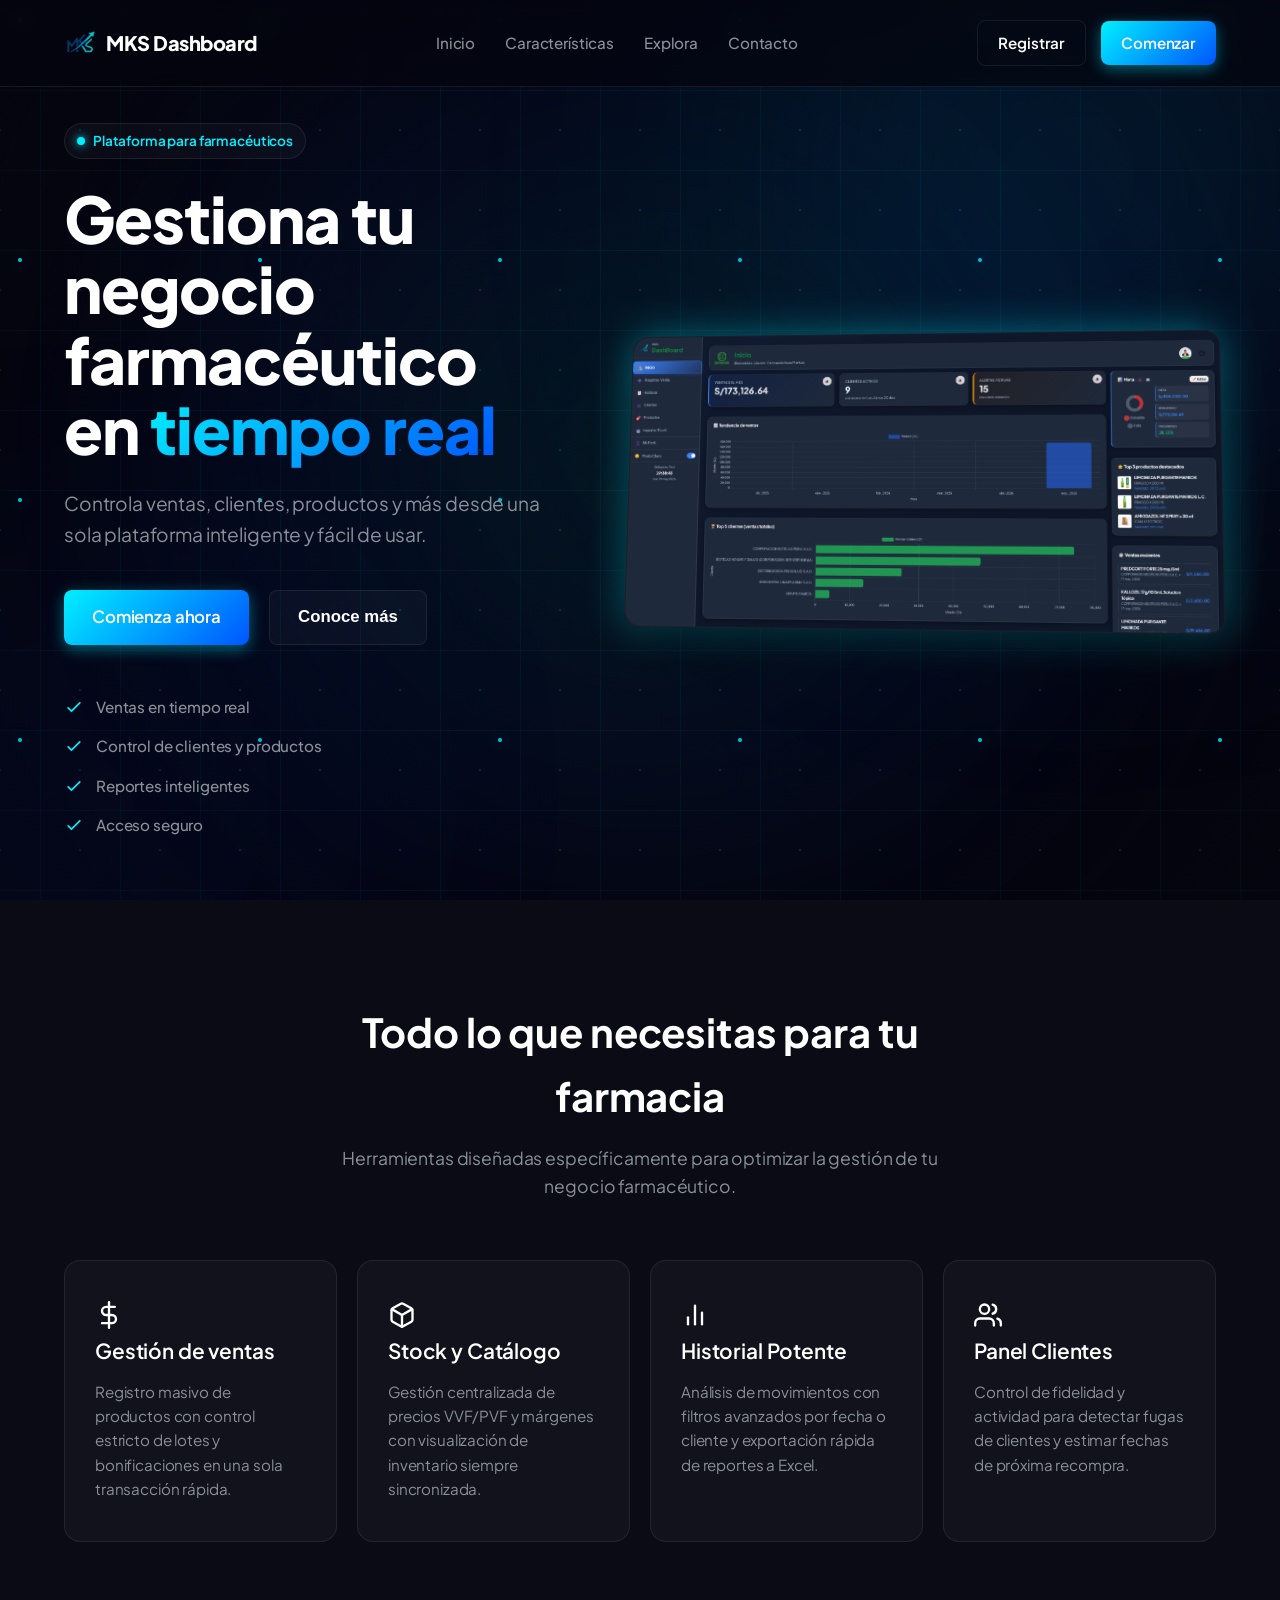
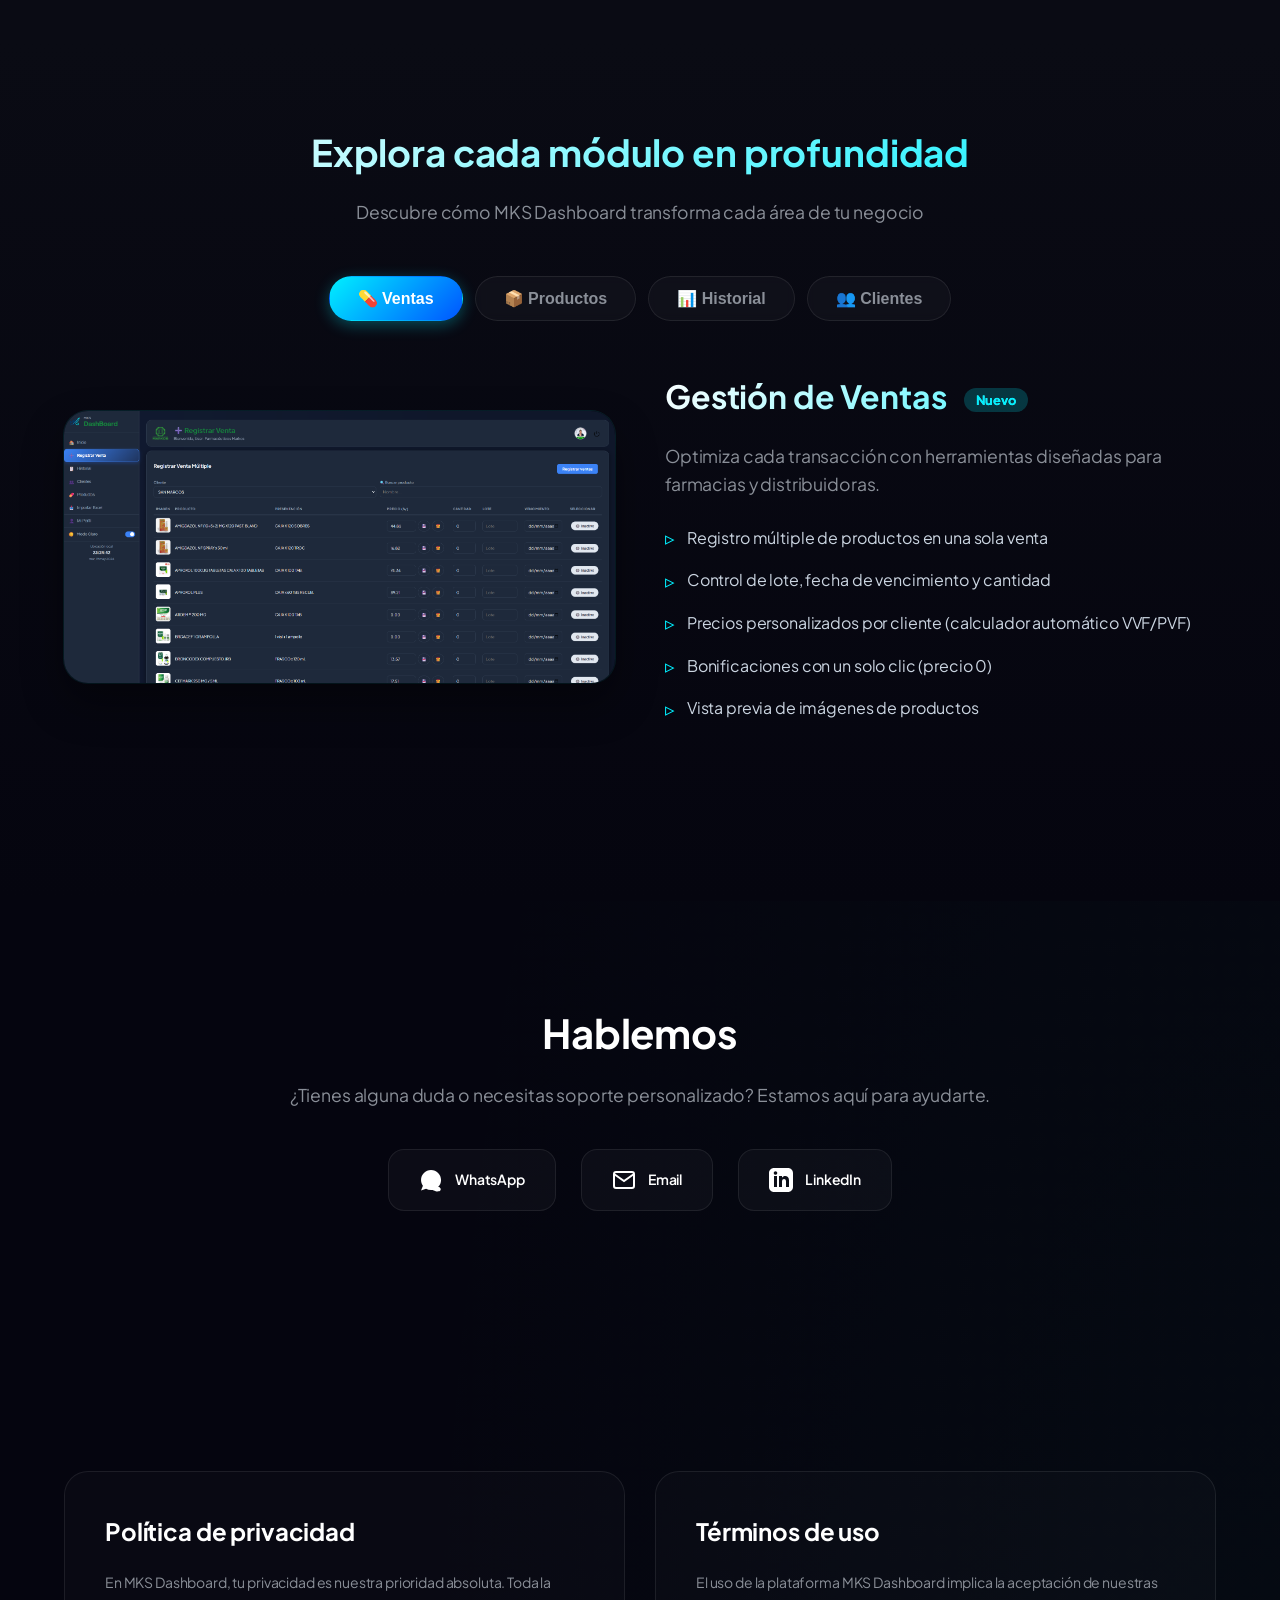
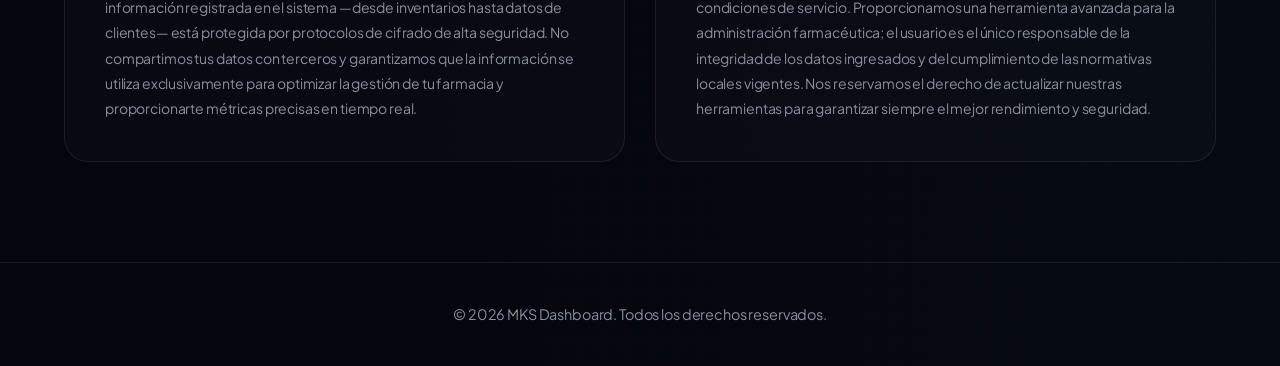
==== commit b4c78db7: "add register.html" ====
--- a/index.html
+++ b/index.html
@@ -380,6 +380,26 @@
       border-color: rgba(0, 240, 255, 0.5);
     }
 
+    /* Scroll Reveal Animation Styles */
+    .reveal-on-scroll {
+      opacity: 0;
+      transform: translateY(30px);
+      transition: opacity 1s cubic-bezier(0.2, 0.8, 0.2, 1), 
+                  transform 1s cubic-bezier(0.2, 0.8, 0.2, 1);
+      will-change: opacity, transform;
+    }
+
+    .reveal-on-scroll.is-visible {
+      opacity: 1;
+      transform: translateY(0);
+    }
+
+    .delay-100 { transition-delay: 100ms; }
+    .delay-200 { transition-delay: 200ms; }
+    .delay-300 { transition-delay: 300ms; }
+    .delay-400 { transition-delay: 400ms; }
+    .delay-500 { transition-delay: 500ms; }
+
     .feature-card-landing h3 {
       font-size: 1.3rem;
       margin-bottom: 12px;
@@ -531,7 +551,7 @@
 
   <!-- Navbar -->
   <nav class="navbar">
-    <div class="nav-logo" onclick="window.location.href='/index.html'">
+    <div class="nav-logo" onclick="window.location.href='/'">
       <img src="/assets/mks.png" alt="MKS Logo" onerror="this.style.display='none'">
       MKS Dashboard
     </div>
@@ -540,12 +560,10 @@
       <a href="#features">Características</a>
       <a href="#details">Explora</a>
       <a href="#contact">Contacto</a>
-      <a href="#privacy">Privacidad</a>
-      <a href="#terms">Términos</a>
     </div>
     <div class="nav-actions">
-      <a href="/login.html" class="btn-landing btn-outline">Iniciar sesión</a>
-      <a href="/login.html" class="btn-landing btn-primary">Comenzar</a>
+      <a href="/register" class="btn-landing btn-outline">Registrar</a>
+      <a href="/login" class="btn-landing btn-primary">Comenzar</a>
     </div>
   </nav>
 
@@ -557,17 +575,17 @@
           <div class="badge-dot"></div>
           Plataforma para farmacéuticos
         </div>
-        <h1 class="hero-title">
+        <h1 class="hero-title reveal-on-scroll">
           Gestiona tu negocio farmacéutico en <span class="text-gradient">tiempo real</span>
         </h1>
-        <p class="hero-subtitle">
+        <p class="hero-subtitle reveal-on-scroll delay-100">
           Controla ventas, clientes, productos y más desde una sola plataforma inteligente y fácil de usar.
         </p>
-        <div class="hero-actions">
-          <a href="/login.html" class="btn-landing btn-primary">Comienza ahora</a>
+        <div class="hero-actions reveal-on-scroll delay-200">
+          <a href="/login" class="btn-landing btn-primary">Comienza ahora</a>
           <button class="btn-landing btn-secondary-landing" onclick="document.getElementById('features').scrollIntoView({behavior: 'smooth'})">Conoce más</button>
         </div>
-        <div class="feature-icons-landing">
+        <div class="feature-icons-landing reveal-on-scroll delay-300">
           <div class="feature-item-landing">
             <svg fill="none" stroke="currentColor" viewBox="0 0 24 24" xmlns="http://www.w3.org/2000/svg"><path stroke-linecap="round" stroke-linejoin="round" stroke-width="2" d="M5 13l4 4L19 7"></path></svg>
             Ventas en tiempo real
@@ -594,13 +612,13 @@
 
   <!-- Features Section -->
   <section id="features" class="features-landing">
-    <div class="features-header">
+    <div class="features-header reveal-on-scroll">
       <h2 class="features-title">Todo lo que necesitas para tu farmacia</h2>
       <p class="features-subtitle">Herramientas diseñadas específicamente para optimizar la gestión de tu negocio farmacéutico.</p>
     </div>
     
     <div class="features-grid">
-      <div class="feature-card-landing card-sales">
+      <div class="feature-card-landing card-sales reveal-on-scroll">
         <div class="feature-icon-box">
           <svg width="28" height="28" viewBox="0 0 24 24" fill="none" stroke="currentColor" stroke-width="2" stroke-linecap="round" stroke-linejoin="round"><line x1="12" y1="1" x2="12" y2="23"></line><path d="M17 5H9.5a3.5 3.5 0 0 0 0 7h5a3.5 3.5 0 0 1 0 7H6"></path></svg>
         </div>
@@ -608,7 +626,7 @@
         <p>Registro masivo de productos con control estricto de lotes y bonificaciones en una sola transacción rápida.</p>
       </div>
 
-      <div class="feature-card-landing card-stock">
+      <div class="feature-card-landing card-stock reveal-on-scroll delay-100">
         <div class="feature-icon-box">
           <svg width="28" height="28" viewBox="0 0 24 24" fill="none" stroke="currentColor" stroke-width="2" stroke-linecap="round" stroke-linejoin="round"><path d="M21 16V8a2 2 0 0 0-1-1.73l-7-4a2 2 0 0 0-2 0l-7 4A2 2 0 0 0 3 8v8a2 2 0 0 0 1 1.73l7 4a2 2 0 0 0 2 0l7-4A2 2 0 0 0 21 16z"></path><polyline points="3.27 6.96 12 12.01 20.73 6.96"></polyline><line x1="12" y1="22.08" x2="12" y2="12"></line></svg>
         </div>
@@ -616,7 +634,7 @@
         <p>Gestión centralizada de precios VVF/PVF y márgenes con visualización de inventario siempre sincronizada.</p>
       </div>
 
-      <div class="feature-card-landing card-history">
+      <div class="feature-card-landing card-history reveal-on-scroll delay-200">
         <div class="feature-icon-box">
           <svg width="28" height="28" viewBox="0 0 24 24" fill="none" stroke="currentColor" stroke-width="2" stroke-linecap="round" stroke-linejoin="round"><line x1="18" y1="20" x2="18" y2="10"></line><line x1="12" y1="20" x2="12" y2="4"></line><line x1="6" y1="20" x2="6" y2="14"></line></svg>
         </div>
@@ -624,7 +642,7 @@
         <p>Análisis de movimientos con filtros avanzados por fecha o cliente y exportación rápida de reportes a Excel.</p>
       </div>
 
-      <div class="feature-card-landing card-clients">
+      <div class="feature-card-landing card-clients reveal-on-scroll delay-300">
         <div class="feature-icon-box">
           <svg width="28" height="28" viewBox="0 0 24 24" fill="none" stroke="currentColor" stroke-width="2" stroke-linecap="round" stroke-linejoin="round"><path d="M17 21v-2a4 4 0 0 0-4-4H5a4 4 0 0 0-4 4v2"></path><circle cx="9" cy="7" r="4"></circle><path d="M23 21v-2a4 4 0 0 0-3-3.87"></path><path d="M16 3.13a4 4 0 0 1 0 7.75"></path></svg>
         </div>
@@ -637,7 +655,7 @@
   <!-- Sección detallada con pestañas interactivas -->
   <section id="details" class="details-section">
     <div class="details-container">
-      <div class="details-header">
+      <div class="details-header reveal-on-scroll">
         <h2>Explora cada módulo en profundidad</h2>
         <p>Descubre cómo MKS Dashboard transforma cada área de tu negocio</p>
       </div>
@@ -1036,6 +1054,25 @@
         });
       });
     });
+
+    // Lógica de Scroll Reveal con Intersection Observer
+    document.addEventListener('DOMContentLoaded', () => {
+      const observerOptions = {
+        threshold: 0.15, // Se activa cuando el 15% del elemento es visible
+        rootMargin: '0px 0px -50px 0px' // Margen inferior para que no se active justo en el borde
+      };
+
+      const observer = new IntersectionObserver((entries) => {
+        entries.forEach(entry => {
+          if (entry.isIntersecting) {
+            entry.target.classList.add('is-visible');
+            observer.unobserve(entry.target); // Dejar de observar una vez animado
+          }
+        });
+      }, observerOptions);
+
+      document.querySelectorAll('.reveal-on-scroll').forEach(el => observer.observe(el));
+    });
   </script>
 </body>
 </html>
--- a/src/css/style.css
+++ b/src/css/style.css
@@ -1230,6 +1230,36 @@
 
 /* ── UTILITIES ─────────────────────────────────────── */
 .hidden { display: none !important; }
+
+/* Iconos de visibilidad de contraseña */
+.password-input-wrap {
+  position: relative;
+  display: flex;
+  align-items: center;
+}
+.password-input-wrap input {
+  padding-right: 40px; /* Espacio para el icono */
+  width: 100%;
+}
+.toggle-password-btn {
+  position: absolute;
+  right: 10px;
+  background: none;
+  border: none;
+  cursor: pointer;
+  font-size: 16px;
+  color: var(--muted);
+  padding: 0;
+  display: flex;
+  align-items: center;
+  justify-content: center;
+  height: 100%;
+  bottom: 0;
+}
+.toggle-password-btn:hover {
+  color: var(--text);
+}
+
 .muted { color: var(--muted); }
 
 /* ── RESPONSIVE ────────────────────────────────────── */
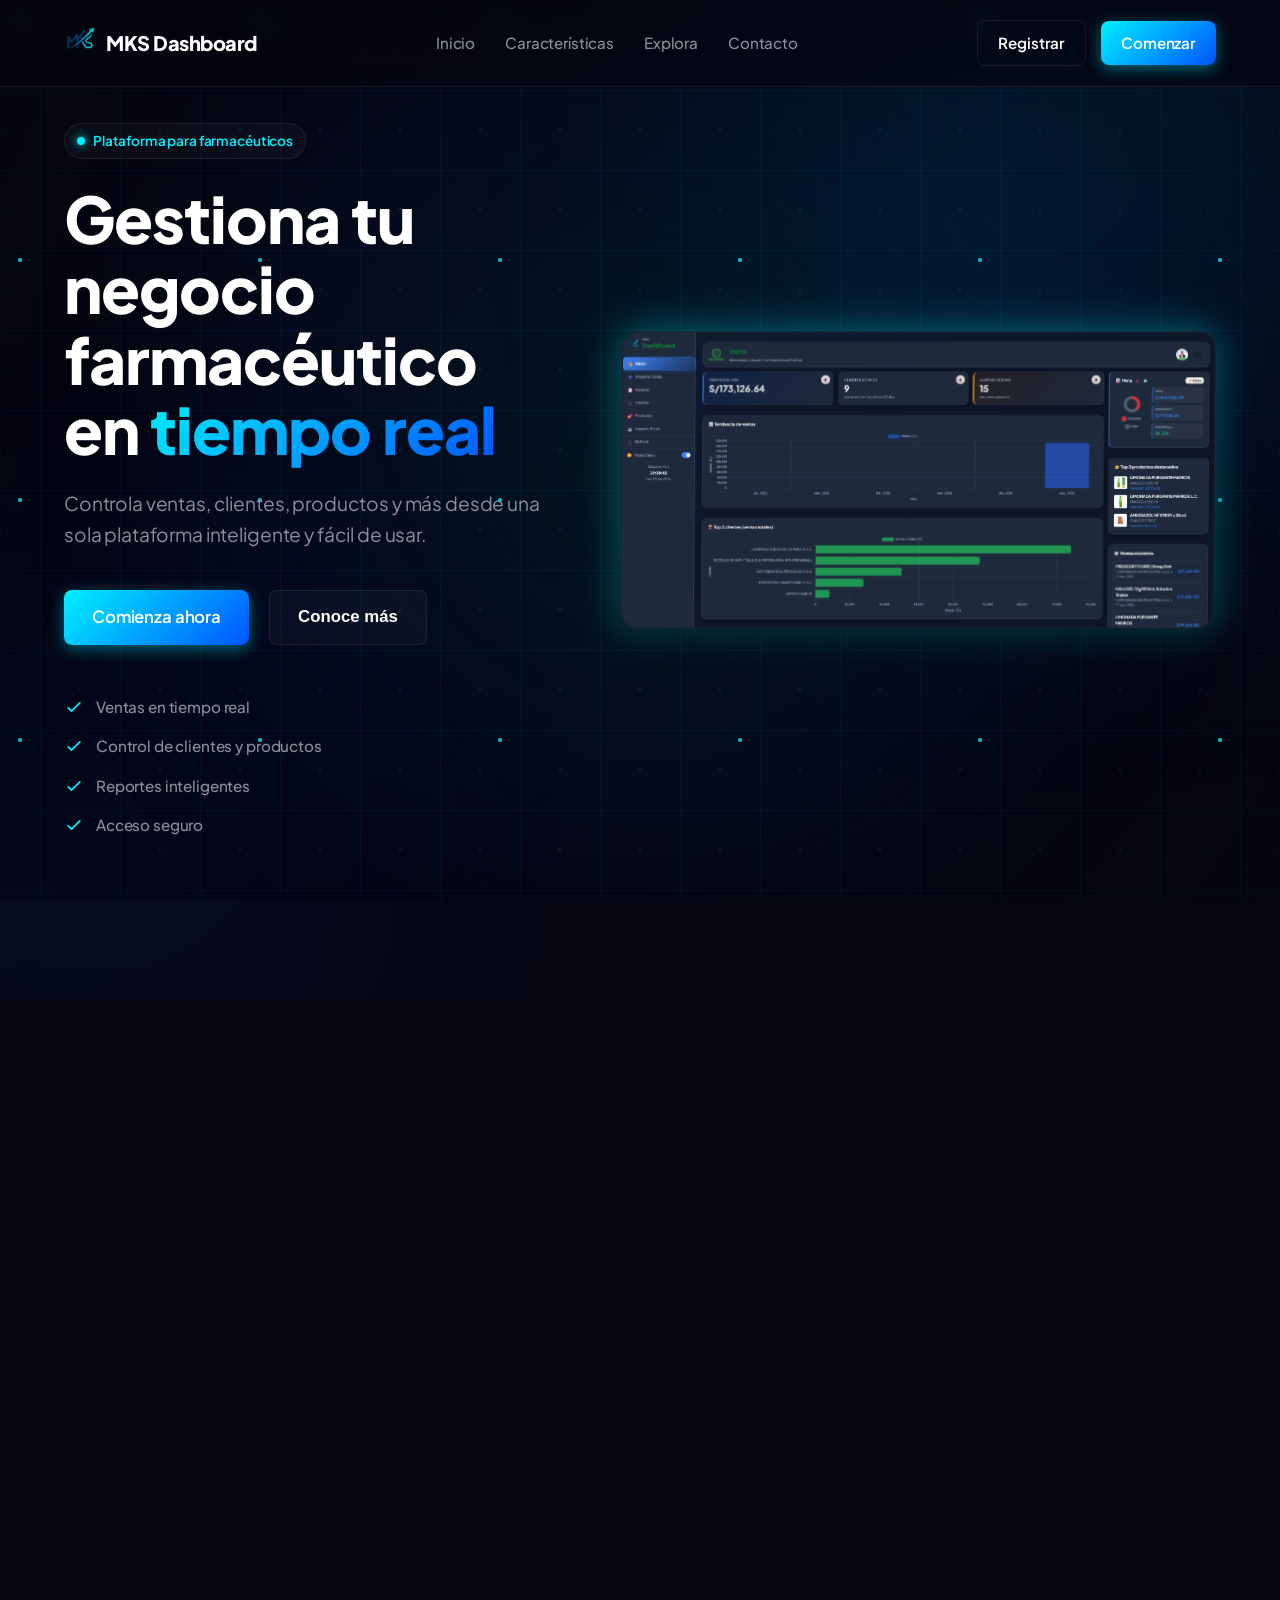
==== commit 8af04562: "BETAA" ====
--- a/index.html
+++ b/index.html
@@ -7,7 +7,21 @@
   <meta name="theme-color" content="#2563eb" />
   <link rel="icon" href="/favicon.ico" type="image/x-icon" />
   <title>MKS Dashboard - Plataforma para Farmacéuticos</title>
+  
+  <!-- Open Graph / Facebook -->
+  <meta property="og:type" content="website">
+  <meta property="og:title" content="MKS Dashboard - Gestión Farmacéutica">
+  <meta property="og:description" content="Controla ventas, clientes y productos en tiempo real.">
+  <meta property="og:image" content="/assets/metatag.png">
+
+  <!-- Twitter -->
+  <meta property="twitter:card" content="summary_large_image">
+  <meta property="twitter:title" content="MKS Dashboard - Gestión Farmacéutica">
+  <meta property="twitter:description" content="Controla ventas, clientes y productos en tiempo real.">
+  <meta property="twitter:image" content="/assets/metatag.png">
+
   <link rel="preconnect" href="https://fonts.googleapis.com">
+  <link rel="preconnect" href="https://fonts.gstatic.com" crossorigin>
   <link href="https://fonts.googleapis.com/css2?family=Plus+Jakarta+Sans:wght@400;500;600;700;800&display=swap" rel="stylesheet">
   
   <!-- Estilos base del sistema -->
@@ -533,6 +547,9 @@
   </style>
 
   <script defer src="/src/js/mobile-optimizations.js"></script>
+  <script defer src="/src/js/landing-security.js"></script>
+  <script defer src="/src/js/firestore-optimizations.js"></script>
+  <script defer src="/src/js/performance-optimizer.js"></script>
   <script>window.addEventListener('load', () => document.getElementById('splashScreen')?.classList.add('hidden'));</script>
 </head>
 <body>
@@ -673,7 +690,7 @@
         <!-- Ventas -->
         <div class="detail-panel active" id="tab-ventas">
           <div class="detail-image">
-            <img src="/assets/ventas.png" alt="Módulo Ventas" onerror="this.src='https://placehold.co/600x400/0a0b14/00f0ff?text=Ventas+Mockup'">
+            <img src="/assets/ventas.png" alt="Módulo Ventas" loading="lazy" onerror="this.src='https://placehold.co/600x400/0a0b14/00f0ff?text=Ventas+Mockup'">
           </div>
           <div class="detail-text">
             <h3>Gestión de Ventas <span class="badge-new">Nuevo</span></h3>
@@ -691,7 +708,7 @@
         <!-- Productos -->
         <div class="detail-panel" id="tab-productos">
           <div class="detail-image">
-            <img src="/assets/productos.png" alt="Módulo Productos" onerror="this.src='https://placehold.co/600x400/0a0b14/00f0ff?text=Productos+Mockup'">
+            <img src="/assets/productos.png" alt="Módulo Productos" loading="lazy" onerror="this.src='https://placehold.co/600x400/0a0b14/00f0ff?text=Productos+Mockup'">
           </div>
           <div class="detail-text">
             <h3>Catálogo Inteligente</h3>
@@ -709,7 +726,7 @@
         <!-- Historial -->
         <div class="detail-panel" id="tab-historial">
           <div class="detail-image">
-            <img src="/assets/historial.png" alt="Módulo Historial" onerror="this.src='https://placehold.co/600x400/0a0b14/00f0ff?text=Historial+Mockup'">
+            <img src="/assets/historial.png" alt="Módulo Historial" loading="lazy" onerror="this.src='https://placehold.co/600x400/0a0b14/00f0ff?text=Historial+Mockup'">
           </div>
           <div class="detail-text">
             <h3>Historial Avanzado</h3>
@@ -727,7 +744,7 @@
         <!-- Clientes -->
         <div class="detail-panel" id="tab-clientes">
           <div class="detail-image">
-            <img src="/assets/clientes.png" alt="Módulo Clientes" onerror="this.src='https://placehold.co/600x400/0a0b14/00f0ff?text=Clientes+Mockup'">
+            <img src="/assets/clientes.png" alt="Módulo Clientes" loading="lazy" onerror="this.src='https://placehold.co/600x400/0a0b14/00f0ff?text=Clientes+Mockup'">
           </div>
           <div class="detail-text">
             <h3>Panel de Clientes</h3>
--- a/src/css/style.css
+++ b/src/css/style.css
@@ -89,6 +89,26 @@
 
 *, *::before, *::after { box-sizing: border-box; }
 
+/* ✅ Solución para scroll en móvil */
+html, body {
+  overflow-x: hidden;
+  height: -webkit-fill-available;
+  min-height: 100%;
+  -webkit-font-smoothing: antialiased;
+  -webkit-tap-highlight-color: transparent;
+  touch-action: manipulation;
+}
+
+body {
+  overscroll-behavior-y: contain;
+  scroll-behavior: smooth;
+}
+
+/* Touch action para elementos interactivos */
+button, [role="button"], a, input, textarea, select {
+  touch-action: manipulation;
+}
+
 /* Deshabilitar el arrastre de imágenes para mejorar la UX y evitar selecciones accidentales */
 img {
   -webkit-user-drag: none;
@@ -118,9 +138,10 @@
 #authView {
   background: #0f172a;
   position: relative;
-  overflow: hidden;
-  height: 100vh;
+  overflow-y: auto;
+  min-height: 100dvh;
   width: 100%;
+  -webkit-overflow-scrolling: touch;
 }
 
 /* Noise & Shapes */
@@ -154,9 +175,10 @@
 .auth-split-wrapper {
   display: flex;
   width: 100%;
-  min-height: 100vh;
+  min-height: 100dvh;
   position: relative;
   z-index: 2;
+  -webkit-overflow-scrolling: touch;
 }
 
 /* Branding Side */
@@ -405,7 +427,9 @@
   padding: 0 0 24px 0;
   position: sticky;
   top: 0;
-  height: 100vh;
+  max-height: 100dvh;
+  overflow-y: auto;
+  -webkit-overflow-scrolling: touch;
   flex-shrink: 0;
   z-index: 10;
   animation: slideInLeft 0.8s cubic-bezier(0.16, 1, 0.3, 1);
@@ -510,7 +534,7 @@
   display: flex;
   flex-direction: column;
   padding: 24px;
-  min-height: 100vh;
+  min-height: 100dvh;
   animation: fadeIn .5s ease-out .2s backwards;
 }
 
@@ -1972,6 +1996,18 @@
   opacity: 1;
 }
 
+/* ── RESALTADO TEMPORAL ── */
+@keyframes highlightSoft {
+  0% { background-color: var(--accent-lt); border-color: var(--accent); transform: scale(1.02); box-shadow: 0 0 20px var(--accent-lt); }
+  20% { background-color: var(--accent-lt); }
+  100% { background-color: var(--surface); border-color: var(--border); transform: scale(1); box-shadow: var(--shadow); }
+}
+
+.highlight-new {
+  animation: highlightSoft 5s cubic-bezier(0.4, 0, 0.2, 1) forwards;
+  z-index: 5;
+}
+
 /* ─── FOOTER ANIMADO ──────────────────────────────────── */
 .animated-footer {
   background: linear-gradient(135deg, #1e293b, #0f172a);
@@ -2406,10 +2442,38 @@
   animation: gridMoving 20s linear infinite;
 }
 
-@keyframes gridMoving {
-  0% { background-position: 0 0; }
-  100% { background-position: 0 80px; }
-}
+    .skeleton-shimmer {
+      background: linear-gradient(
+        110deg,
+        var(--glass-bg) 8%,
+        rgba(0, 240, 255, 0.08) 18%,
+        var(--glass-bg) 33%
+      );
+      background-size: 200% 100%;
+      animation: shimmer 1.5s linear infinite;
+    }
+
+    body.dark-mode .skeleton-shimmer {
+      background: linear-gradient(
+        110deg,
+        rgba(255, 255, 255, 0.03) 8%,
+        rgba(255, 255, 255, 0.08) 18%,
+        rgba(255, 255, 255, 0.03) 33%
+      );
+      background-size: 200% 100%;
+    }
+
+    @keyframes shimmer {
+      to {
+        background-position-x: -200%;
+      }
+    }
+
+    .skeleton-container {
+      background: var(--glass-bg);
+      overflow: hidden;
+      position: relative;
+    }
 
 .hero-animated-bg .glowing-line {
   position: absolute;
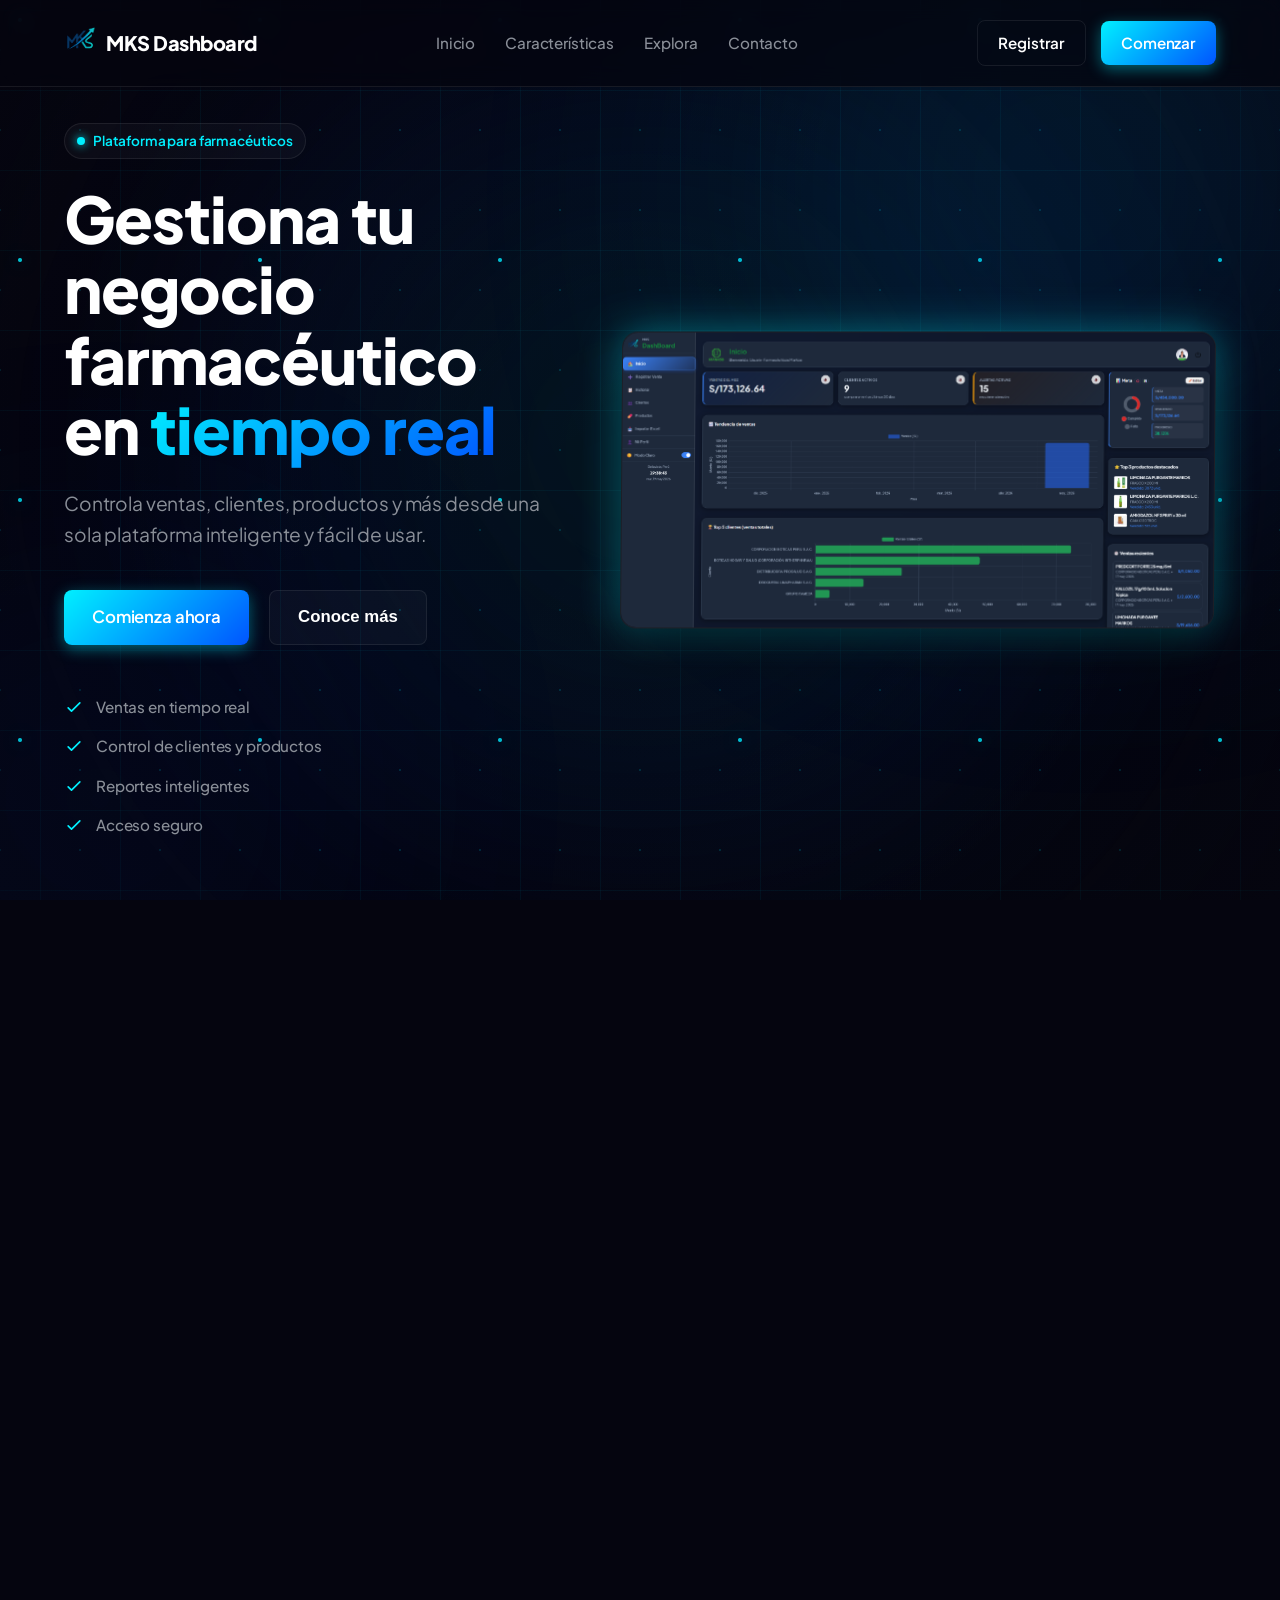
==== commit e8be018e: "fix logout icon" ====
--- a/index.html
+++ b/index.html
@@ -45,15 +45,19 @@
       padding: 0;
     }
 
+    html {
+      scroll-behavior: smooth;
+      overflow-x: hidden;
+      width: 100%;
+    }
+
     body {
       background-color: var(--bg-base);
       color: var(--text-main);
       line-height: 1.6;
       overflow-x: hidden;
-    }
-
-    html {
-      scroll-behavior: smooth;
+      width: 100%;
+      position: relative;
     }
 
     /* Ambient Glow Background */
@@ -189,7 +193,7 @@
 
     /* Hero Section */
     .hero {
-      min-height: 100vh;
+      min-height: 100svh;
       display: flex;
       align-items: center;
       padding: 120px 5% 60px;
--- a/src/css/style.css
+++ b/src/css/style.css
@@ -132,7 +132,7 @@
 }
 
 /* ── LAYOUT ────────────────────────────────────────── */
-.app { display: flex; min-height: 100vh; align-items: flex-start; }
+.app { display: flex; min-height: 100svh; align-items: flex-start; }
 
 /* ── AUTH VIEW PREMIUM ── */
 #authView {
